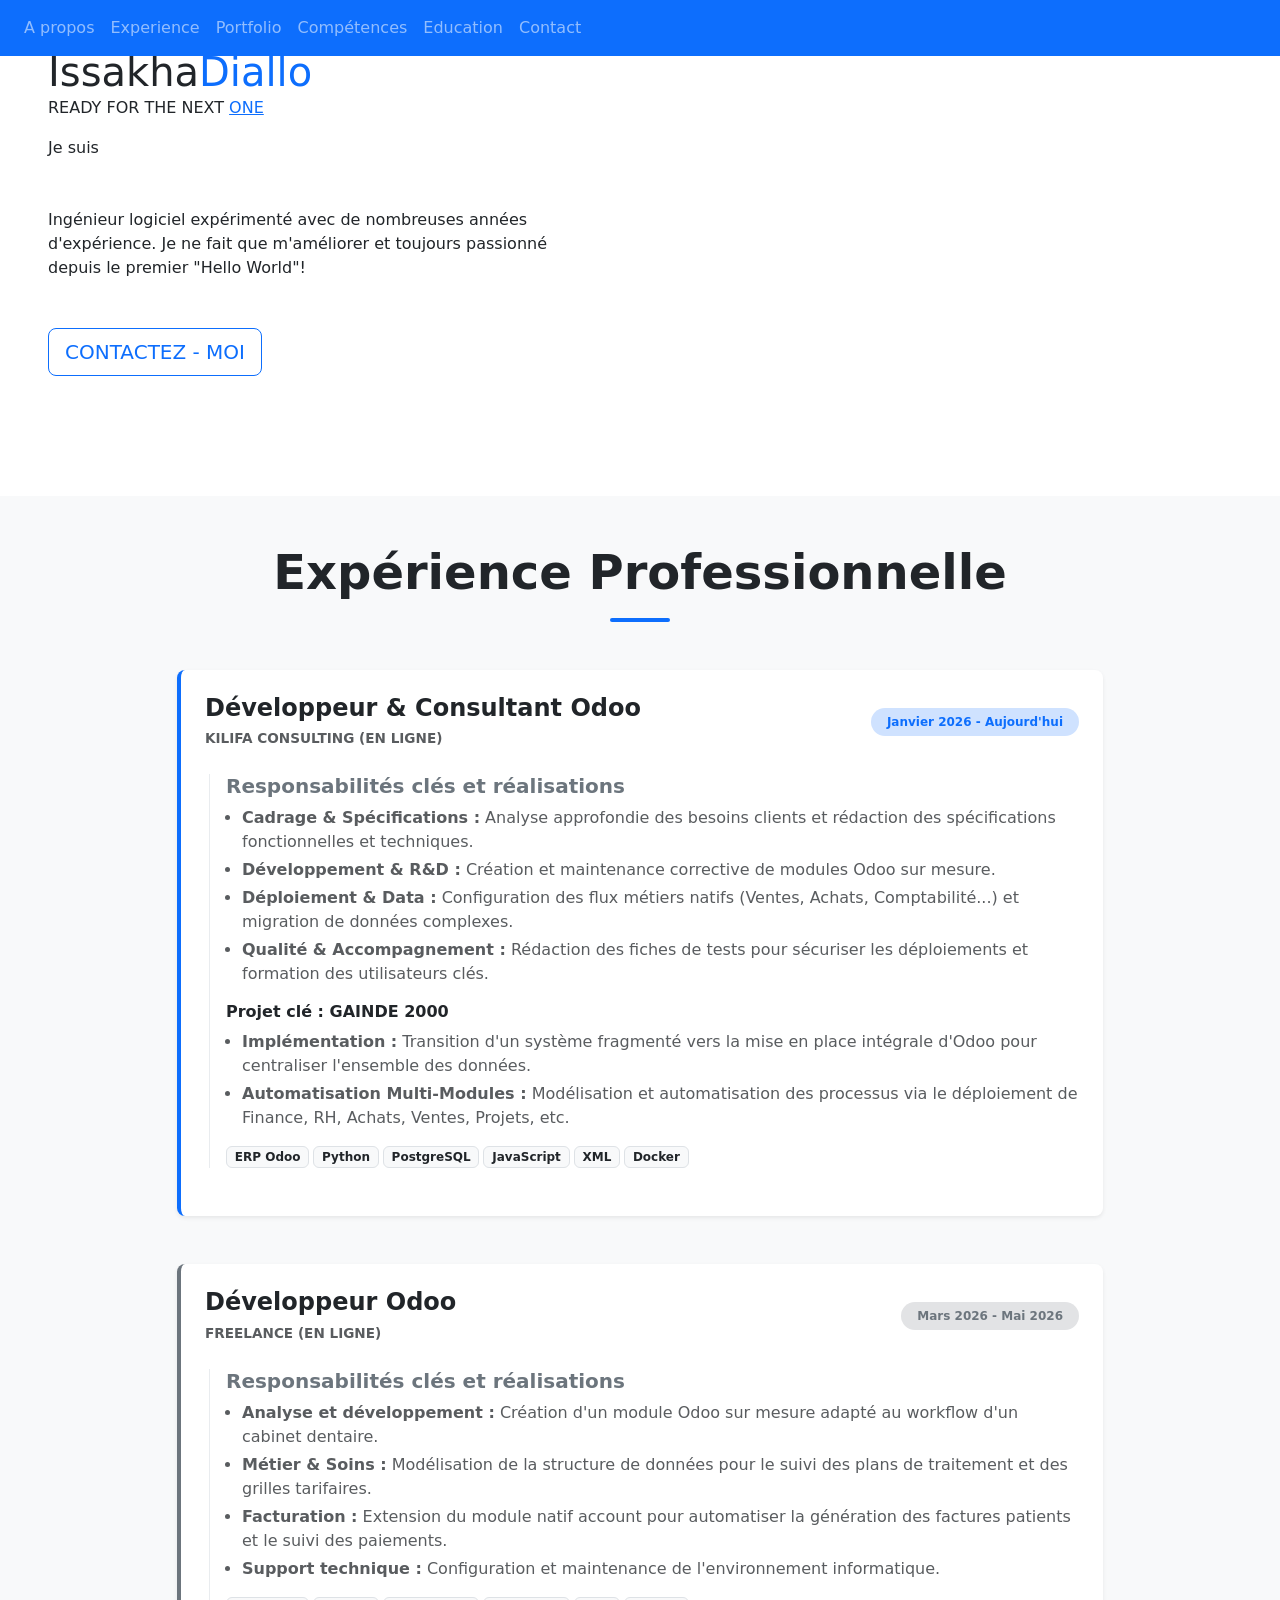
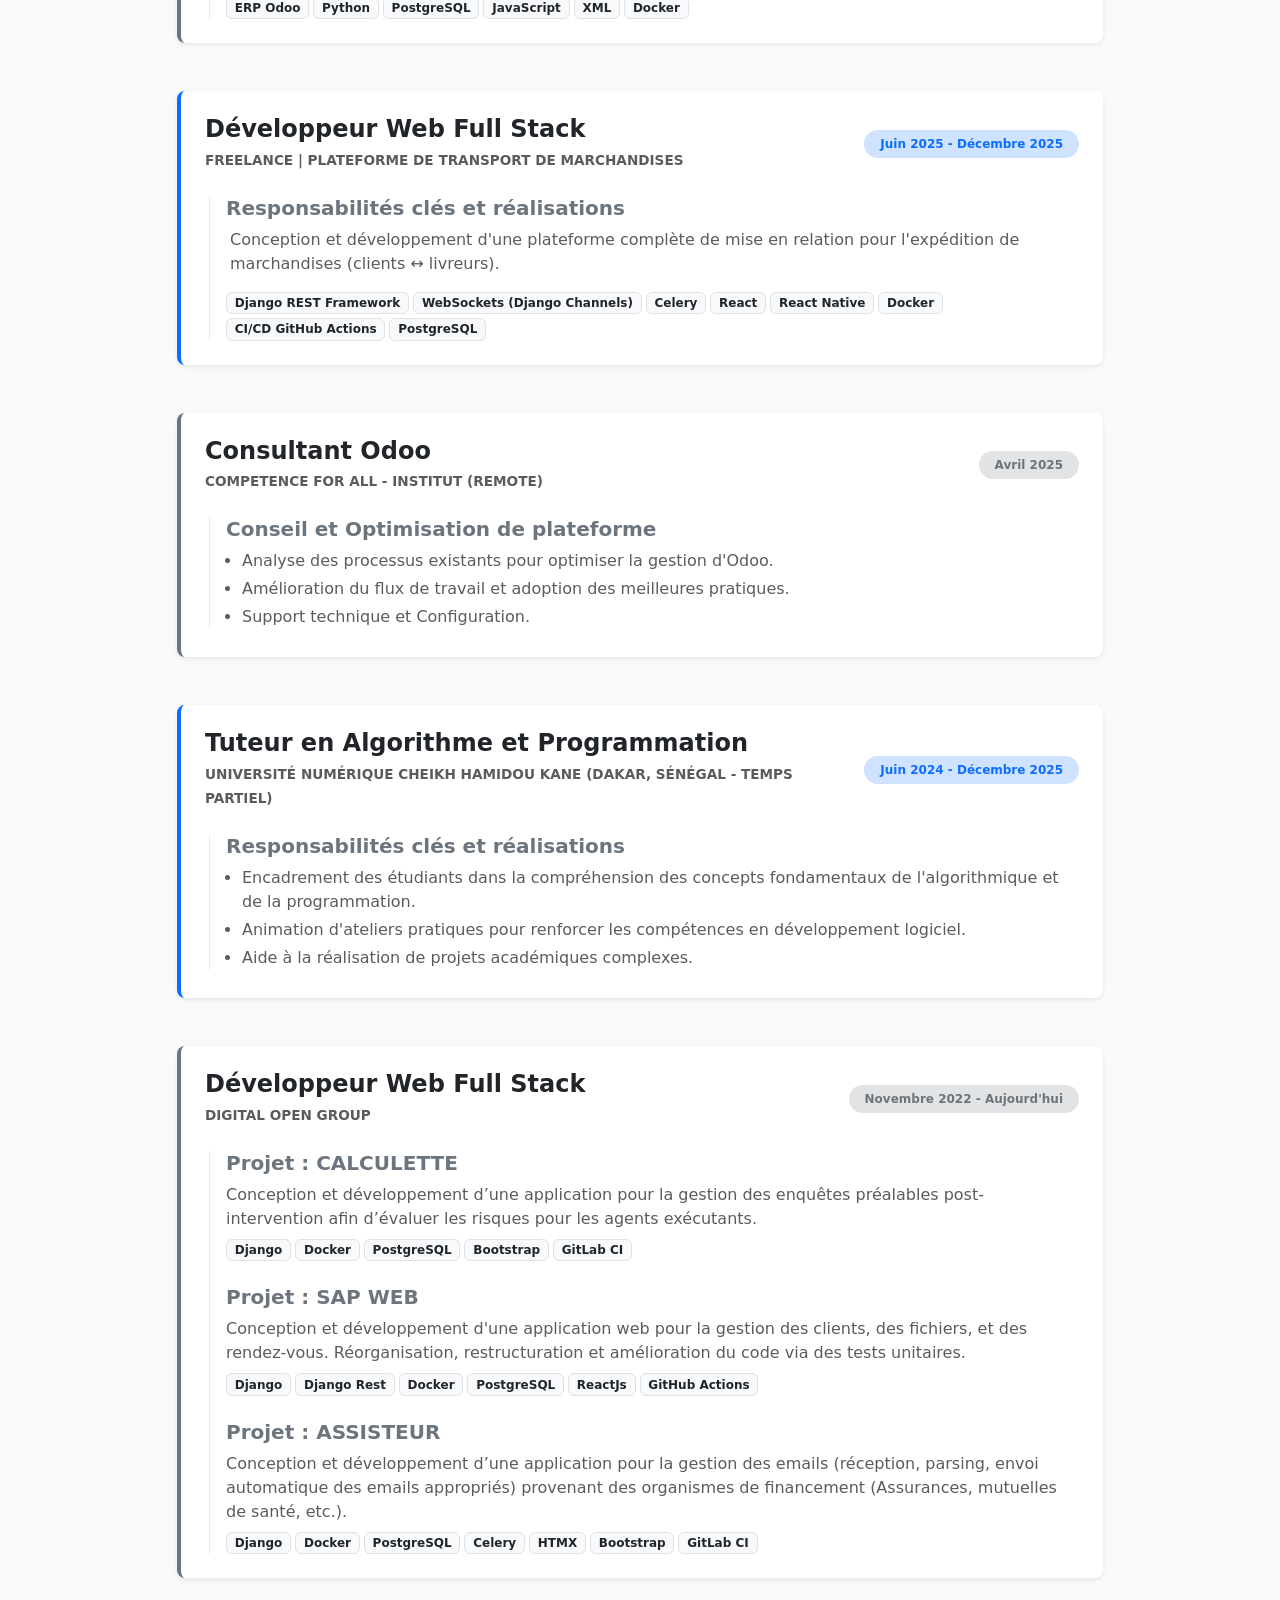
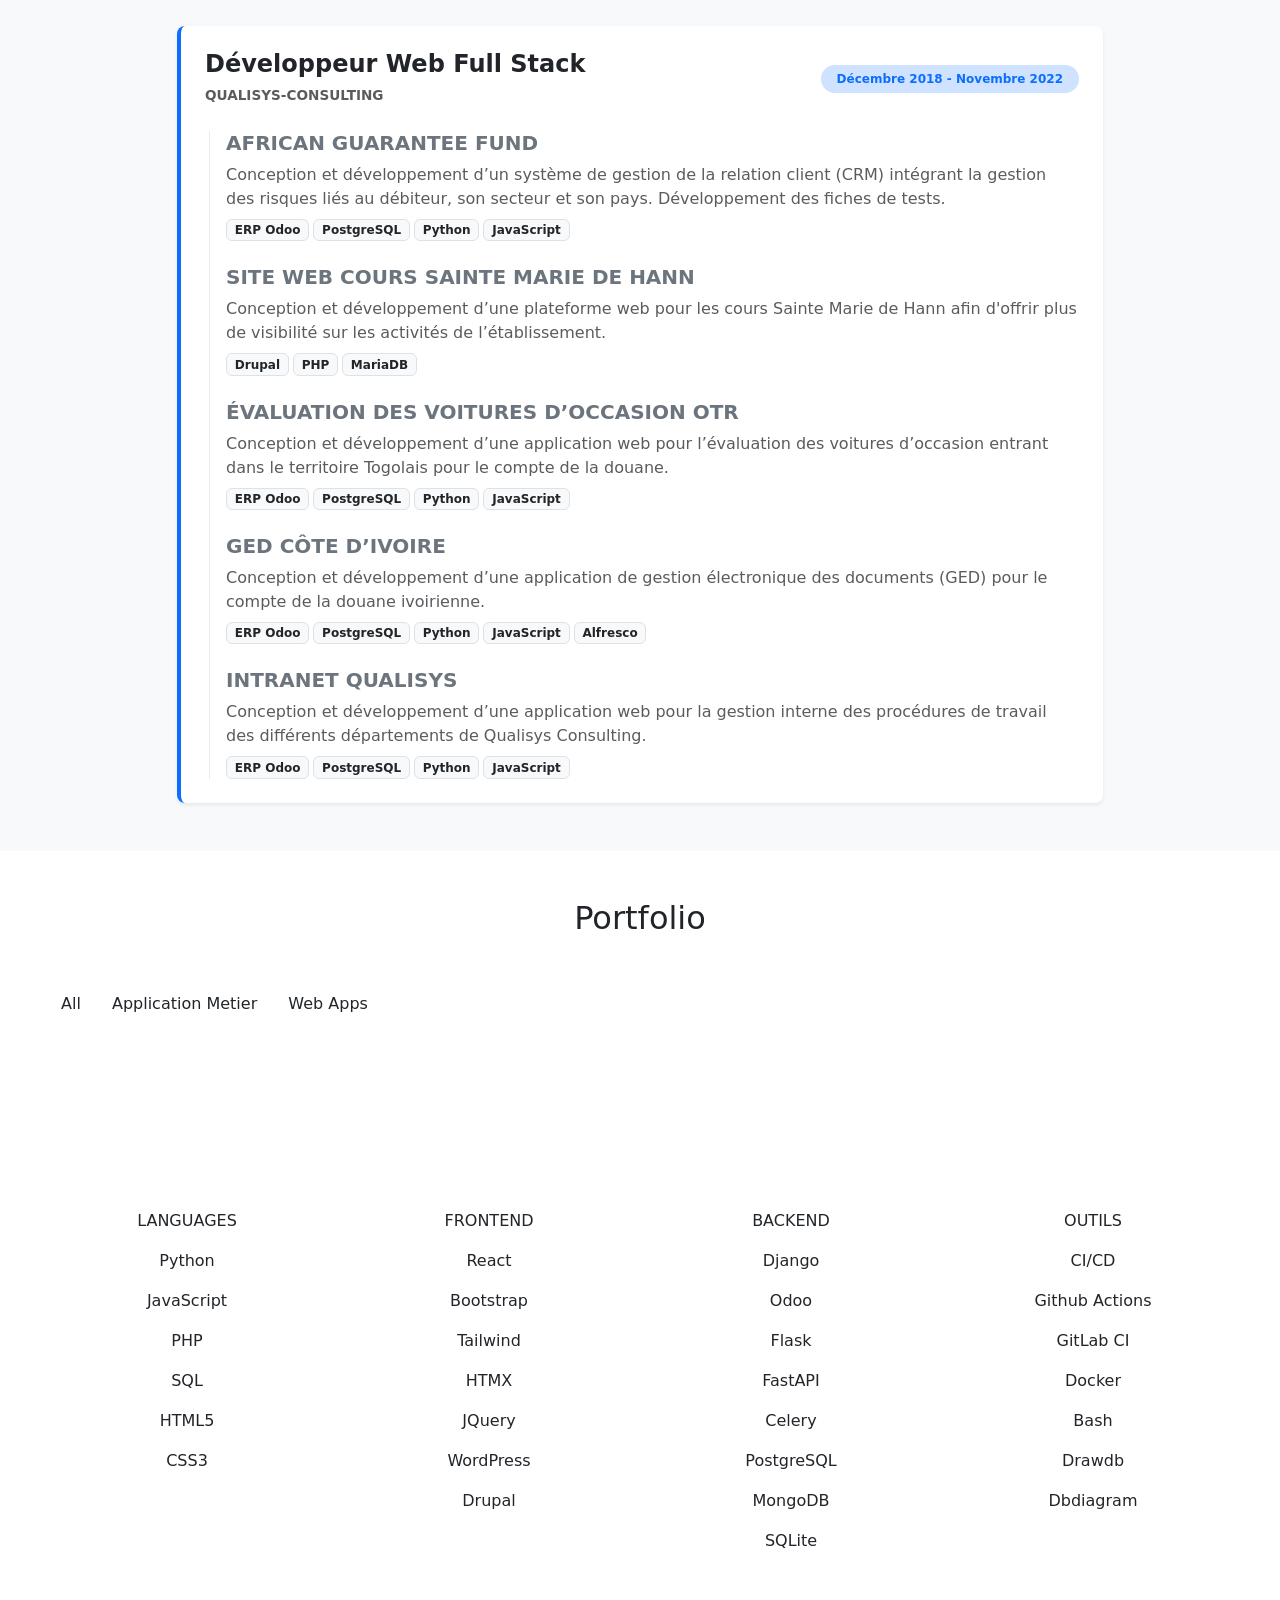
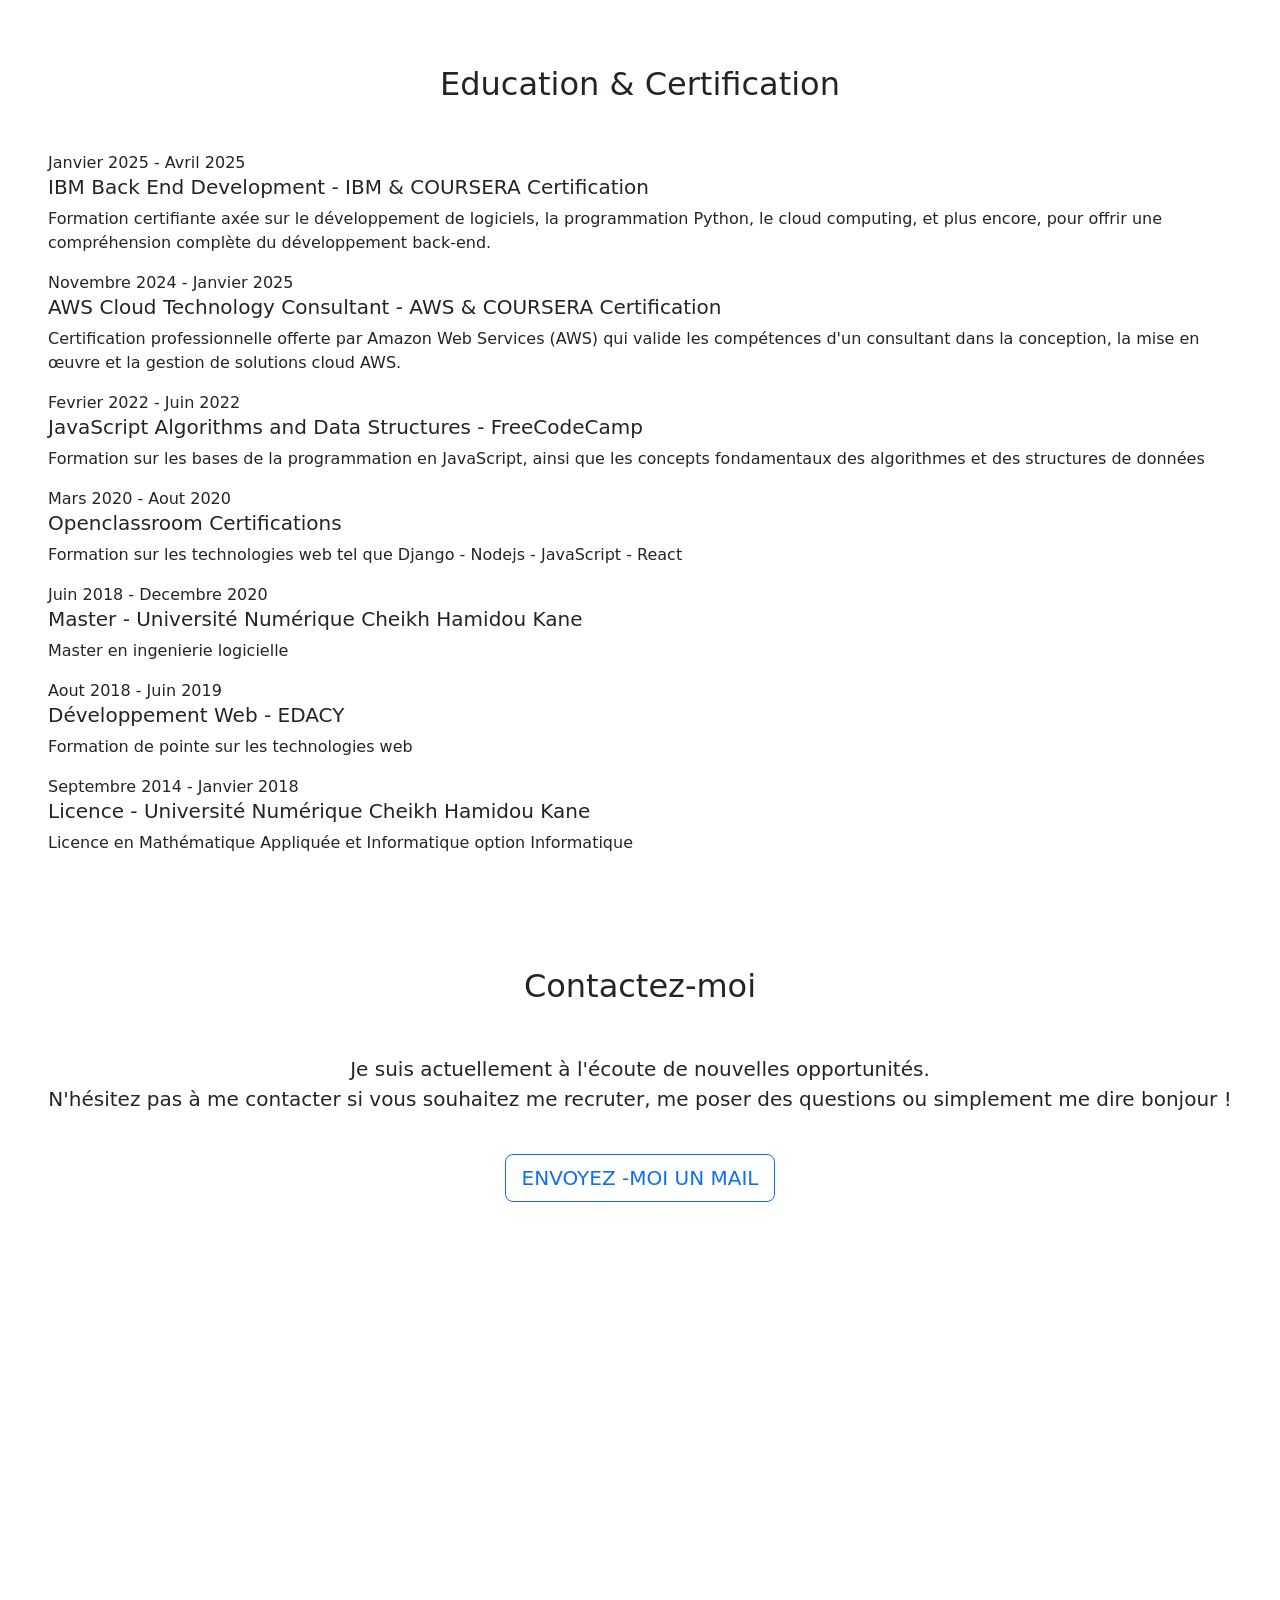
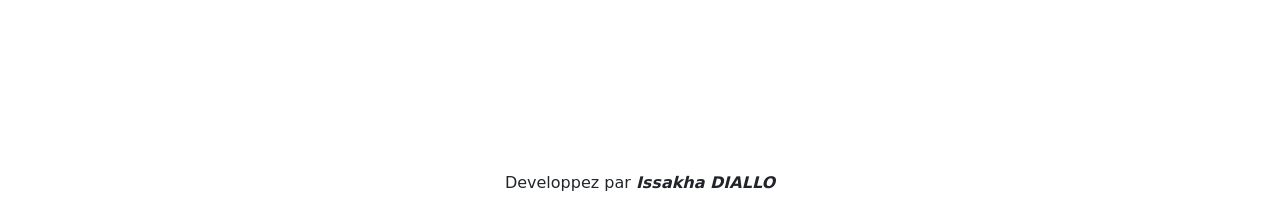
==== index.html @ 80aceaa3 "update" ====
<!DOCTYPE html>
<html lang="en">

<head>
  <meta charset="utf-8">
  <meta name="viewport" content="width=device-width, initial-scale=1, shrink-to-fit=no">
  <meta name="description" content="">
  <meta name="author" content="">

  <link rel="shortcut icon" href="img/arobase.png">
  <title>Issakha</title>

  <!-- Bootstrap Link-->
  <link rel="stylesheet" href="https://unpkg.com/bootstrap@5.3.3/dist/css/bootstrap.min.css">
  <link rel="stylesheet"
    href="https://unpkg.com/bs-brain@2.0.4/tutorials/timelines/timeline-1/assets/css/timeline-1.css">

  <!-- Global stylesheets -->
  <link href="css/bootstrap/bootstrap.min.css" rel="stylesheet">
  <link href="https://fonts.googleapis.com/css?family=Saira+Extra+Condensed:100,200,300,400,500,600,700,800,900"
    rel="stylesheet">
  <link href="https://fonts.googleapis.com/css?family=Open+Sans:300,300i,400,400i,600,600i,700,700i,800,800i"
    rel="stylesheet">
  <link href="font-awesome/css/font-awesome.min.css" rel="stylesheet">
  <link href="css/devicons/css/devicons.min.css" rel="stylesheet">
  <link href="css/simple-line-icons/css/simple-line-icons.css" rel="stylesheet">
  <link href="css/style.css" rel="stylesheet">
</head>

<body id="page-top">

  <nav class="navbar navbar-expand-sm navbar-dark bg-primary fixed-top" id="sideNav">

    <button class="navbar-toggler" type="button" data-toggle="collapse" data-target="#navbarSupportedContent"
      aria-controls="navbarSupportedContent" aria-expanded="false" aria-label="Toggle navigation">
      <span class="navbar-toggler-icon"></span>
    </button>
    <a class="navbar-brand js-scroll-trigger" href="#page-top">
      <!-- <span class="d-block d-lg-none  mx-0 px-0"><img src="img/dev.png" alt=""  width= "100px" height="25px" class="img-fluid"></span>-->
      <span class="d-none d-lg-block">
        <img class="img-fluid img-profile rounded-circle mx-auto mb-2" src="img/profil.jpg" alt="">
      </span>
    </a>
    <div class="collapse navbar-collapse" id="navbarSupportedContent">
      <ul class="navbar-nav">
        <li class="nav-item">
          <a class="nav-link js-scroll-trigger" href="#about">A propos</a>
        </li>
        <li class="nav-item">
          <a class="nav-link js-scroll-trigger" href="#experience">Experience</a>
        </li>
        <li class="nav-item">
          <a class="nav-link js-scroll-trigger" href="#portfolio">Portfolio</a>
        </li>
        <li class="nav-item">
          <a class="nav-link js-scroll-trigger" href="#skills">Compétences</a>
        </li>
        <li class="nav-item">
          <a class="nav-link js-scroll-trigger" href="#awards">Education</a>
        </li>
        <li class="nav-item">
          <a class="nav-link js-scroll-trigger" href="#contact">Contact</a>
        </li>
      </ul>
    </div>
  </nav>

  <main class="container-fluid p-0">

    <!--====================================================
    ABOUT
    ======================================================-->
    <section class="resume-section p-3 p-lg-5 d-flex d-column" id="about">

      <div>

        <h1 class="mb-0">Issakha<span class="text-primary">Diallo</span></h1>

        <div class="subheading ">READY FOR THE NEXT
          <a href="#">ONE</a>
        </div>
        <div class="animated-text mt-3 mb-5">
          Je suis <span></span>
        </div>

        <p class="mb-5 mt-3" style="max-width: 500px;">Ingénieur logiciel expérimenté avec de nombreuses années
          d'expérience. Je ne fait que m'améliorer et toujours passionné depuis le premier "Hello World"!</p>
        <a href="mailto:issakha.dev@gmail.com">
          <button type="button" class="btn btn-outline-primary btn-lg ">CONTACTEZ - MOI</button>
        </a>
        <ul class="list-inline list-social-icons mt-5 mb-0">

          <li class="list-inline-item">
            <a href="https://x.com/djo_vision">
              <span class="fa-stack fa-lg">
                <i class="fa fa-circle fa-stack-2x"></i>
                <i class="fa fa-twitter fa-stack-1x fa-inverse"></i>
              </span>
            </a>
          </li>
          <li class="list-inline-item">
            <a href="https://www.linkedin.com/in/alpha-issakha-diallo/">
              <span class="fa-stack fa-lg">
                <i class="fa fa-circle fa-stack-2x"></i>
                <i class="fa fa-linkedin fa-stack-1x fa-inverse"></i>
              </span>
            </a>
          </li>
          <li class="list-inline-item">
            <a href="https://github.com/Issakha5">
              <span class="fa-stack fa-lg">
                <i class="fa fa-circle fa-stack-2x"></i>
                <i class="fa fa-github fa-stack-1x fa-inverse"></i>
              </span>
            </a>
          </li>
        </ul>
      </div>
    </section>

    <!--====================================================
    EXPERIENCE
    ======================================================-->

    <!-- Section Expérience Améliorée - PARTIE 1 -->
    <section class="py-5 bg-light" id="experience">
      <div class="container">
        <!-- En-tête de section -->
        <div class="row justify-content-center mb-5">
          <div class="col-lg-8 text-center">
            <h2 class="fw-bold text-dark display-5 mb-3">Expérience Professionnelle</h2>
            <div class="mx-auto bg-primary rounded" style="width: 60px; height: 4px;"></div>
          </div>
        </div>

        <!-- Conteneur de la Chronologie -->
        <div class="row justify-content-center">
          <div class="col-lg-10">
            <div class="custom-timeline position-relative">

              <!-- 1. KILIFA CONSULTING -->
              <div class="timeline-card mb-5 bg-white p-4 rounded-3 shadow-sm border-start border-primary border-4">
                <div
                  class="d-flex flex-column flex-md-row justify-content-between align-items-start align-items-md-center mb-4">
                  <div>
                    <h3 class="h4 fw-bold text-dark mb-1">Développeur & Consultant Odoo</h3>
                    <span class="text-muted fw-semibold text-uppercase fs-7">KILIFA CONSULTING (En Ligne)</span>
                  </div>
                  <span class="badge bg-primary-subtle text-primary px-3 py-2 rounded-pill mt-2 mt-md-0 fw-bold">
                    Janvier 2026 - Aujourd'hui
                  </span>
                </div>
                <div class="project-list border-start ps-3 ms-1">
                  <div class="mb-4">
                    <h4 class="h5 fw-bold text-secondary mb-2">Responsabilités clés et réalisations</h4>
                    <ul class="text-muted ps-3 mb-3">
                      <li class="mb-1"><strong>Cadrage & Spécifications :</strong> Analyse approfondie des besoins
                        clients et rédaction des spécifications fonctionnelles et techniques.</li>
                      <li class="mb-1"><strong>Développement & R&D :</strong> Création et maintenance corrective de
                        modules Odoo sur mesure.</li>
                      <li class="mb-1"><strong>Déploiement & Data :</strong> Configuration des flux métiers natifs
                        (Ventes, Achats, Comptabilité...) et migration de données complexes.</li>
                      <li class="mb-1"><strong>Qualité & Accompagnement :</strong> Rédaction des fiches de tests pour
                        sécuriser les déploiements et formation des utilisateurs clés.</li>
                    </ul>
                    <h5 class="h6 fw-bold text-dark mb-2">Projet clé : GAINDE 2000</h5>
                    <ul class="text-muted ps-3 mb-3">
                      <li class="mb-1"><strong>Implémentation :</strong> Transition d'un système fragmenté vers la mise
                        en place intégrale d'Odoo pour centraliser l'ensemble des données.</li>
                      <li class="mb-1"><strong>Automatisation Multi-Modules :</strong> Modélisation et automatisation
                        des processus via le déploiement de Finance, RH, Achats, Ventes, Projets, etc.</li>
                    </ul>
                    <div class="d-flex flex-wrap gap-1">
                      <span class="badge bg-light text-dark border">ERP Odoo</span>
                      <span class="badge bg-light text-dark border">Python</span>
                      <span class="badge bg-light text-dark border">PostgreSQL</span>
                      <span class="badge bg-light text-dark border">JavaScript</span>
                      <span class="badge bg-light text-dark border">XML</span>
                      <span class="badge bg-light text-dark border">Docker</span>
                    </div>
                  </div>
                </div>
              </div>

              <!-- 2. FREELANCE ODOO -->
              <div class="timeline-card mb-5 bg-white p-4 rounded-3 shadow-sm border-start border-secondary border-4">
                <div
                  class="d-flex flex-column flex-md-row justify-content-between align-items-start align-items-md-center mb-4">
                  <div>
                    <h3 class="h4 fw-bold text-dark mb-1">Développeur Odoo</h3>
                    <span class="text-muted fw-semibold text-uppercase fs-7">Freelance (En Ligne)</span>
                  </div>
                  <span class="badge bg-secondary-subtle text-secondary px-3 py-2 rounded-pill mt-2 mt-md-0 fw-bold">
                    Mars 2026 - Mai 2026
                  </span>
                </div>
                <div class="project-list border-start ps-3 ms-1">
                  <div class="mb-0">
                    <h4 class="h5 fw-bold text-secondary mb-2">Responsabilités clés et réalisations</h4>
                    <ul class="text-muted ps-3 mb-3">
                      <li class="mb-1"><strong>Analyse et développement :</strong> Création d'un module Odoo sur mesure
                        adapté au workflow d'un cabinet dentaire.</li>
                      <li class="mb-1"><strong>Métier & Soins :</strong> Modélisation de la structure de données pour le
                        suivi des plans de traitement et des grilles tarifaires.</li>
                      <li class="mb-1"><strong>Facturation :</strong> Extension du module natif account pour automatiser
                        la génération des factures patients et le suivi des paiements.</li>
                      <li class="mb-1"><strong>Support technique :</strong> Configuration et maintenance de
                        l'environnement informatique.</li>
                    </ul>
                    <div class="d-flex flex-wrap gap-1">
                      <span class="badge bg-light text-dark border">ERP Odoo</span>
                      <span class="badge bg-light text-dark border">Python</span>
                      <span class="badge bg-light text-dark border">PostgreSQL</span>
                      <span class="badge bg-light text-dark border">JavaScript</span>
                      <span class="badge bg-light text-dark border">XML</span>
                      <span class="badge bg-light text-dark border">Docker</span>
                    </div>
                  </div>
                </div>
              </div>
              <!-- Section Expérience Améliorée - PARTIE 2 -->
              <!-- 3. FREELANCE WEB -->
              <div class="timeline-card mb-5 bg-white p-4 rounded-3 shadow-sm border-start border-primary border-4">
                <div
                  class="d-flex flex-column flex-md-row justify-content-between align-items-start align-items-md-center mb-4">
                  <div>
                    <h3 class="h4 fw-bold text-dark mb-1">Développeur Web Full Stack</h3>
                    <span class="text-muted fw-semibold text-uppercase fs-7">Freelance | Plateforme de Transport de
                      Marchandises</span>
                  </div>
                  <span class="badge bg-primary-subtle text-primary px-3 py-2 rounded-pill mt-2 mt-md-0 fw-bold">
                    Juin 2025 - Décembre 2025
                  </span>
                </div>
                <div class="project-list border-start ps-3 ms-1">
                  <div class="mb-0">
                    <h4 class="h5 fw-bold text-secondary mb-2">Responsabilités clés et réalisations</h4>
                    <p class="text-muted mb-3 ps-1">Conception et développement d'une plateforme complète de mise en
                      relation pour l'expédition de marchandises (clients ↔ livreurs).</p>
                    <div class="d-flex flex-wrap gap-1">
                      <span class="badge bg-light text-dark border">Django REST Framework</span>
                      <span class="badge bg-light text-dark border">WebSockets (Django Channels)</span>
                      <span class="badge bg-light text-dark border">Celery</span>
                      <span class="badge bg-light text-dark border">React</span>
                      <span class="badge bg-light text-dark border">React Native</span>
                      <span class="badge bg-light text-dark border">Docker</span>
                      <span class="badge bg-light text-dark border">CI/CD GitHub Actions</span>
                      <span class="badge bg-light text-dark border">PostgreSQL</span>
                    </div>
                  </div>
                </div>
              </div>

              <!-- 4. COMPETENCE FOR ALL -->
              <div class="timeline-card mb-5 bg-white p-4 rounded-3 shadow-sm border-start border-secondary border-4">
                <div
                  class="d-flex flex-column flex-md-row justify-content-between align-items-start align-items-md-center mb-4">
                  <div>
                    <h3 class="h4 fw-bold text-dark mb-1">Consultant Odoo</h3>
                    <span class="text-muted fw-semibold text-uppercase fs-7">COMPETENCE FOR ALL - INSTITUT
                      (Remote)</span>
                  </div>
                  <span class="badge bg-secondary-subtle text-secondary px-3 py-2 rounded-pill mt-2 mt-md-0 fw-bold">
                    Avril 2025
                  </span>
                </div>
                <div class="project-list border-start ps-3 ms-1">
                  <div class="mb-0">
                    <h4 class="h5 fw-bold text-secondary mb-2">Conseil et Optimisation de plateforme</h4>
                    <ul class="text-muted ps-3 mb-0">
                      <li class="mb-1">Analyse des processus existants pour optimiser la gestion d'Odoo.</li>
                      <li class="mb-1">Amélioration du flux de travail et adoption des meilleures pratiques.</li>
                      <li class="mb-1">Support technique et Configuration.</li>
                    </ul>
                  </div>
                </div>
              </div>

              <!-- 5. UNIVERSITE NUMERIQUE -->
              <div class="timeline-card mb-5 bg-white p-4 rounded-3 shadow-sm border-start border-primary border-4">
                <div
                  class="d-flex flex-column flex-md-row justify-content-between align-items-start align-items-md-center mb-4">
                  <div>
                    <h3 class="h4 fw-bold text-dark mb-1">Tuteur en Algorithme et Programmation</h3>
                    <span class="text-muted fw-semibold text-uppercase fs-7">UNIVERSITÉ NUMÉRIQUE CHEIKH HAMIDOU KANE
                      (Dakar, Sénégal - Temps partiel)</span>
                  </div>
                  <span class="badge bg-primary-subtle text-primary px-3 py-2 rounded-pill mt-2 mt-md-0 fw-bold">
                    Juin 2024 - Décembre 2025
                  </span>
                </div>
                <div class="project-list border-start ps-3 ms-1">
                  <div class="mb-0">
                    <h4 class="h5 fw-bold text-secondary mb-2">Responsabilités clés et réalisations</h4>
                    <ul class="text-muted ps-3 mb-0">
                      <li class="mb-1">Encadrement des étudiants dans la compréhension des concepts fondamentaux de
                        l'algorithmique et de la programmation.</li>
                      <li class="mb-1">Animation d'ateliers pratiques pour renforcer les compétences en développement
                        logiciel.</li>
                      <li class="mb-1">Aide à la réalisation de projets académiques complexes.</li>
                    </ul>
                  </div>
                </div>
              </div>
              <!-- Section Expérience Améliorée - PARTIE 3 -->
              <!-- 6. DIGITAL OPEN GROUP -->
              <div class="timeline-card mb-5 bg-white p-4 rounded-3 shadow-sm border-start border-secondary border-4">
                <div
                  class="d-flex flex-column flex-md-row justify-content-between align-items-start align-items-md-center mb-4">
                  <div>
                    <h3 class="h4 fw-bold text-dark mb-1">Développeur Web Full Stack</h3>
                    <span class="text-muted fw-semibold text-uppercase fs-7">DIGITAL OPEN GROUP</span>
                  </div>
                  <span class="badge bg-secondary-subtle text-secondary px-3 py-2 rounded-pill mt-2 mt-md-0 fw-bold">
                    Novembre 2022 - Aujourd'hui
                  </span>
                </div>
                <div class="project-list border-start ps-3 ms-1">
                  <div class="mb-4">
                    <h4 class="h5 fw-bold text-secondary mb-2">Projet : CALCULETTE</h4>
                    <p class="text-muted mb-2">Conception et développement d’une application pour la gestion des
                      enquêtes préalables post-intervention afin d’évaluer les risques pour les agents exécutants.</p>
                    <div class="d-flex flex-wrap gap-1">
                      <span class="badge bg-light text-dark border">Django</span>
                      <span class="badge bg-light text-dark border">Docker</span>
                      <span class="badge bg-light text-dark border">PostgreSQL</span>
                      <span class="badge bg-light text-dark border">Bootstrap</span>
                      <span class="badge bg-light text-dark border">GitLab CI</span>
                    </div>
                  </div>
                  <div class="mb-4">
                    <h4 class="h5 fw-bold text-secondary mb-2">Projet : SAP WEB</h4>
                    <p class="text-muted mb-2">Conception et développement d'une application web pour la gestion des
                      clients, des fichiers, et des rendez-vous. Réorganisation, restructuration et amélioration du code
                      via des tests unitaires.</p>
                    <div class="d-flex flex-wrap gap-1">
                      <span class="badge bg-light text-dark border">Django</span>
                      <span class="badge bg-light text-dark border">Django Rest</span>
                      <span class="badge bg-light text-dark border">Docker</span>
                      <span class="badge bg-light text-dark border">PostgreSQL</span>
                      <span class="badge bg-light text-dark border">ReactJs</span>
                      <span class="badge bg-light text-dark border">GitHub Actions</span>
                    </div>
                  </div>
                  <div class="mb-0">
                    <h4 class="h5 fw-bold text-secondary mb-2">Projet : ASSISTEUR</h4>
                    <p class="text-muted mb-2">Conception et développement d’une application pour la gestion des emails
                      (réception, parsing, envoi automatique des emails appropriés) provenant des organismes de
                      financement (Assurances, mutuelles de santé, etc.).</p>
                    <div class="d-flex flex-wrap gap-1">
                      <span class="badge bg-light text-dark border">Django</span>
                      <span class="badge bg-light text-dark border">Docker</span>
                      <span class="badge bg-light text-dark border">PostgreSQL</span>
                      <span class="badge bg-light text-dark border">Celery</span>
                      <span class="badge bg-light text-dark border">HTMX</span>
                      <span class="badge bg-light text-dark border">Bootstrap</span>
                      <span class="badge bg-light text-dark border">GitLab CI</span>
                    </div>
                  </div>
                </div>
              </div>

              <!-- 7. QUALISYS-CONSULTING -->
              <div class="timeline-card mb-0 bg-white p-4 rounded-3 shadow-sm border-start border-primary border-4">
                <div
                  class="d-flex flex-column flex-md-row justify-content-between align-items-start align-items-md-center mb-4">
                  <div>
                    <h3 class="h4 fw-bold text-dark mb-1">Développeur Web Full Stack</h3>
                    <span class="text-muted fw-semibold text-uppercase fs-7">QUALISYS-CONSULTING</span>
                  </div>
                  <span class="badge bg-primary-subtle text-primary px-3 py-2 rounded-pill mt-2 mt-md-0 fw-bold">
                    Décembre 2018 - Novembre 2022
                  </span>
                </div>
                <div class="project-list border-start ps-3 ms-1">
                  <div class="mb-4">
                    <h4 class="h5 fw-bold text-secondary mb-2">AFRICAN GUARANTEE FUND</h4>
                    <p class="text-muted mb-2">Conception et développement d’un système de gestion de la relation client
                      (CRM) intégrant la gestion des risques liés au débiteur, son secteur et son pays. Développement
                      des fiches de tests.</p>
                    <div class="d-flex flex-wrap gap-1">
                      <span class="badge bg-light text-dark border">ERP Odoo</span>
                      <span class="badge bg-light text-dark border">PostgreSQL</span>
                      <span class="badge bg-light text-dark border">Python</span>
                      <span class="badge bg-light text-dark border">JavaScript</span>
                    </div>
                  </div>
                  <div class="mb-4">
                    <h4 class="h5 fw-bold text-secondary mb-2">SITE WEB COURS SAINTE MARIE DE HANN</h4>
                    <p class="text-muted mb-2">Conception et développement d’une plateforme web pour les cours Sainte
                      Marie de Hann afin d'offrir plus de visibilité sur les activités de l’établissement.</p>
                    <div class="d-flex flex-wrap gap-1">
                      <span class="badge bg-light text-dark border">Drupal</span>
                      <span class="badge bg-light text-dark border">PHP</span>
                      <span class="badge bg-light text-dark border">MariaDB</span>
                    </div>
                  </div>
                  <div class="mb-4">
                    <h4 class="h5 fw-bold text-secondary mb-2">ÉVALUATION DES VOITURES D’OCCASION OTR</h4>
                    <p class="text-muted mb-2">Conception et développement d’une application web pour l’évaluation des
                      voitures d’occasion entrant dans le territoire Togolais pour le compte de la douane.</p>
                    <div class="d-flex flex-wrap gap-1">
                      <span class="badge bg-light text-dark border">ERP Odoo</span>
                      <span class="badge bg-light text-dark border">PostgreSQL</span>
                      <span class="badge bg-light text-dark border">Python</span>
                      <span class="badge bg-light text-dark border">JavaScript</span>
                    </div>
                  </div>
                  <div class="mb-4">
                    <h4 class="h5 fw-bold text-secondary mb-2">GED CÔTE D’IVOIRE</h4>
                    <p class="text-muted mb-2">Conception et développement d’une application de gestion électronique des
                      documents (GED) pour le compte de la douane ivoirienne.</p>
                    <div class="d-flex flex-wrap gap-1">
                      <span class="badge bg-light text-dark border">ERP Odoo</span>
                      <span class="badge bg-light text-dark border">PostgreSQL</span>
                      <span class="badge bg-light text-dark border">Python</span>
                      <span class="badge bg-light text-dark border">JavaScript</span>
                      <span class="badge bg-light text-dark border">Alfresco</span>
                    </div>
                  </div>
                  <div class="mb-0">
                    <h4 class="h5 fw-bold text-secondary mb-2">INTRANET QUALISYS</h4>
                    <p class="text-muted mb-2">Conception et développement d’une application web pour la gestion interne
                      des procédures de travail des différents départements de Qualisys Consulting.</p>
                    <div class="d-flex flex-wrap gap-1">
                      <span class="badge bg-light text-dark border">ERP Odoo</span>
                      <span class="badge bg-light text-dark border">PostgreSQL</span>
                      <span class="badge bg-light text-dark border">Python</span>
                      <span class="badge bg-light text-dark border">JavaScript</span>
                    </div>
                  </div>
                </div>
              </div>

            </div>
          </div>
        </div>
      </div>
    </section>

    <!--====================================================
        PORTFOLIO
        ======================================================-->
    <section class="resume-section p-3 p-lg-5 d-flex flex-column" id="portfolio">
      <div class="row my-auto">
        <div class="col-12">
          <h2 class="  text-center">Portfolio</h2>
          <div class="mb-5 heading-border"></div>
        </div>
        <div class="col-md-12">
          <div class="port-head-cont">
            <button class="btn btn-general btn-green filter-b" data-filter="all">All</button>
            <button class="btn btn-general btn-green filter-b" data-filter="consulting">Application Metier</button>
            <button class="btn btn-general btn-green filter-b" data-filter="finance">Web Apps</button>
            <!--<button class="btn btn-general btn-green filter-b" data-filter="marketing">Database Design</button> -->
          </div>
        </div>
      </div>
      <div class="row my-auto">
        <div class="col-sm-4 portfolio-item filter finance">
          <a class="portfolio-link" href="#portfolioModal4" data-toggle="modal">
            <div class="caption-port">
              <div class="caption-port-content">
                <i class="fa fa-search-plus fa-3x"></i>
              </div>
            </div>
            <img class="img-fluid" src="img/portfolio/p-4.jpg" alt="">
          </a>
        </div>
        <!--<div class="col-sm-4 portfolio-item filter marketing">
              <a class="portfolio-link" href="#portfolioModal5" data-toggle="modal">
                <div class="caption-port">
                  <div class="caption-port-content">
                    <i class="fa fa-search-plus fa-3x"></i>
                  </div>
                </div>
                <img class="img-fluid" src="img/portfolio/BD.png" alt="">
              </a>
            </div>-->
        <div class="col-sm-4 portfolio-item filter consulting">
          <a class="portfolio-link" href="#portfolioModal6" data-toggle="modal">
            <div class="caption-port">
              <div class="caption-port-content">
                <i class="fa fa-search-plus fa-3x"></i>
              </div>
            </div>
            <img class="img-fluid" src="img/portfolio/calculette.png" alt="">
          </a>
        </div>
        <div class="col-sm-4 portfolio-item filter consulting">
          <a class="portfolio-link" href="#portfolioModal7" data-toggle="modal">
            <div class="caption-port">
              <div class="caption-port-content">
                <i class="fa fa-search-plus fa-3x"></i>
              </div>
            </div>
            <img class="img-fluid" src="img/portfolio/auxilife.png" alt="">
          </a>
        </div>
        <div class="col-sm-4 portfolio-item filter consulting">
          <a class="portfolio-link" href="#portfolioModal8" data-toggle="modal">
            <div class="caption-port">
              <div class="caption-port-content">
                <i class="fa fa-search-plus fa-3x"></i>
              </div>
            </div>
            <img class="img-fluid" src="img/portfolio/qualisys.png" alt="">
          </a>
        </div>
        <div class="col-sm-4 portfolio-item filter finance">
          <a class="portfolio-link" href="#portfolioModal9" data-toggle="modal">
            <div class="caption-port">
              <div class="caption-port-content">
                <i class="fa fa-search-plus fa-3x"></i>
              </div>
            </div>
            <img class="img-fluid" src="img/portfolio/abd.png" alt="">
          </a>
        </div>
        <!--<div class="col-sm-4 portfolio-item filter marketing">
              <a class="portfolio-link" href="#portfolioModal1" data-toggle="modal">
                <div class="caption-port">
                  <div class="caption-port-content">
                    <i class="fa fa-search-plus fa-3x"></i>
                  </div>
                </div>
                <img class="img-fluid" src="img/portfolio/ecommerce_db.png" alt="">
              </a>
            </div>
            <div class="col-sm-4 portfolio-item filter marketing">
              <a class="portfolio-link" href="#portfolioModal2" data-toggle="modal">
                <div class="caption-port">
                  <div class="caption-port-content">
                    <i class="fa fa-search-plus fa-3x"></i>
                  </div>
                </div>
                <img class="img-fluid" src="img/portfolio/mysql-inventory-database-design.png" alt="">
              </a>
            </div>-->
        <div class="col-sm-4 portfolio-item filter finance">
          <a class="portfolio-link" href="#portfolioModal3" data-toggle="modal">
            <div class="caption-port">
              <div class="caption-port-content">
                <i class="fa fa-search-plus fa-3x"></i>
              </div>
            </div>
            <img class="img-fluid" src="img/portfolio/pp.png" alt="">
          </a>
        </div>
      </div>
    </section>

    <!--====================================================
        SKILLS
        ======================================================-->
    <section class=" d-flex flex-column" id="skills">
      <div class="p-lg-5 p-3 skill-cover">
        <h3 class="text-center text-white">Coding Skills</h3>
        <div class="row text-center my-auto ">
          <div class="col-md-3 col-sm-6">
            <div class="skill-item">
              <p>LANGUAGES</p>
              <i class="fa fa-code fa-5x"></i>
              <p>Python</p>
              <p>JavaScript</p>
              <p>PHP</p>
              <p>SQL</p>
              <p>HTML5</p>
              <p>CSS3</p>
            </div>
          </div>
          <div class="col-md-3 col-sm-6">
            <div class="skill-item">
              <p>FRONTEND</p>
              <i class="fa fa-desktop fa-5x"></i>
              <p>React</p>
              <p>Bootstrap</p>
              <p>Tailwind</p>
              <p>HTMX</p>
              <p>JQuery</p>
              <p>WordPress</p>
              <p>Drupal</p>
            </div>
          </div>
          <div class="col-md-3 col-sm-6">
            <div class="skill-item">
              <p>BACKEND</p>
              <!-- <i class="fa fa-database fa-5x"></i> -->
              <i class="fa fa-server fa-5x"></i>
              <p>Django</p>
              <p>Odoo</p>
              <p>Flask</p>
              <p>FastAPI</p>
              <p>Celery</p>
              <p>PostgreSQL</p>
              <p>MongoDB</p>
              <p>SQLite</p>

            </div>
          </div>
          <div class="col-md-3 col-sm-6">
            <div class="skill-item">
              <p>OUTILS</p>
              <i class="fa fa-gears fa-5x"></i>
              <p>CI/CD</p>
              <p>Github Actions</p>
              <p>GitLab CI</p>
              <p>Docker</p>
              <p>Bash</p>
              <p>Drawdb</p>
              <p>Dbdiagram</p>
            </div>
          </div>
        </div>
      </div>
    </section>
    <!-- Section: Links -->


    <!--====================================================
        AWARDS
        ======================================================-->
    <section class="resume-section p-3 p-lg-5 d-flex flex-column" id="awards">
      <div class="row my-auto">
        <div class="col-12">
          <h2 class="  text-center">Education & Certification</h2>
          <div class="mb-5 heading-border"></div>
        </div>
        <div class="main-award" id="award-box">
          <div class="award">
            <div class="award-icon"></div>
            <div class="award-content">
              <span class="date">Janvier 2025 - Avril 2025</span>
              <h5 class="title">IBM Back End Development - IBM & COURSERA Certification</h5>
              <p class="description"> Formation certifiante axée sur le développement de logiciels, la programmation
                Python, le cloud computing, et plus encore, pour offrir une compréhension complète du développement
                back-end. </p>
            </div>
          </div>
          <div class="award">
            <div class="award-icon"></div>
            <div class="award-content">
              <span class="date">Novembre 2024 - Janvier 2025</span>
              <h5 class="title">AWS Cloud Technology Consultant - AWS & COURSERA Certification</h5>
              <p class="description"> Certification professionnelle offerte par Amazon Web Services (AWS) qui valide les
                compétences d'un consultant dans la conception, la mise en œuvre et la gestion de solutions cloud AWS.
              </p>
            </div>
          </div>
          <div class="award">
            <div class="award-icon"></div>
            <div class="award-content">
              <span class="date">Fevrier 2022 - Juin 2022</span>
              <h5 class="title">JavaScript Algorithms and Data Structures - FreeCodeCamp</h5>
              <p class="description"> Formation sur les bases de la programmation en JavaScript, ainsi que les concepts
                fondamentaux des algorithmes et des structures de données</p>
            </div>
          </div>
          <div class="award">
            <div class="award-icon"></div>
            <div class="award-content">
              <span class="date">Mars 2020 - Aout 2020</span>
              <h5 class="title">Openclassroom Certifications</h5>
              <p class="description"> Formation sur les technologies web tel que Django - Nodejs - JavaScript - React
              </p>
            </div>
          </div>
          <div class="award">
            <div class="award-icon"></div>
            <div class="award-content">
              <span class="date">Juin 2018 - Decembre 2020</span>
              <h5 class="title">Master - Université Numérique Cheikh Hamidou Kane</h5>
              <p class="description"> Master en ingenierie logicielle</p>
            </div>
          </div>
          <div class="award">
            <div class="award-icon"></div>
            <div class="award-content">
              <span class="date">Aout 2018 - Juin 2019</span>
              <h5 class="title">Développement Web - EDACY</h5>
              <p class="description"> Formation de pointe sur les technologies web </p>
            </div>
          </div>
          <div class="award">
            <div class="award-icon"></div>
            <div class="award-content">
              <span class="date"> Septembre 2014 - Janvier 2018</span>
              <h5 class="title">Licence - Université Numérique Cheikh Hamidou Kane</h5>
              <p class="description">Licence en Mathématique Appliquée et Informatique option Informatique</p>
            </div>
          </div>
        </div>
      </div>
    </section>

    <!--====================================================
        CONTACT
        ======================================================-->
    <section class="resume-section p-3 p-lg-5 d-flex flex-column" id="contact">
      <div class="row my-auto text-center">
        <div class="col-12">
          <h2 class="text-center">Contactez-moi</h2>
          <div class="mb-5 heading-border"></div>
        </div>

        <p class="lead">Je suis actuellement à l'écoute de nouvelles opportunités.<br>
          N'hésitez pas à me contacter si vous souhaitez me recruter, me poser des questions ou simplement me dire
          bonjour !</p>
        <a href="mailto:issakha.dev@gmail.com" class="mt-4 mb-5">
          <button type="button" class="btn btn-outline-primary btn-lg ">ENVOYEZ -MOI UN MAIL</button>
        </a>
      </div>
      </div>
    </section>

    <section class=" d-flex flex-column" id="maps">
      <div id="map">
        <div class="map-responsive">
          <iframe
            src="https://www.google.com/maps/embed?pb=!1m18!1m12!1m3!1d194.67678809709795!2d-17.442793134924663!3d14.748266136448684!2m3!1f0!2f0!3f0!3m2!1i1024!2i768!4f13.1!3m3!1m2!1s0xec10dbf670af451%3A0xd7cb8a1d3d17dfe!2sMairie%20Patte%20d&#39;oie!5e1!3m2!1sfr!2ssn!4v1744111011814!5m2!1sfr!2ssn"
            width="600" height="450" style="border:0;" allowfullscreen="" loading="lazy"
            referrerpolicy="no-referrer-when-downgrade"></iframe>
        </div>
      </div>
    </section>


    </div>

    <!--====================================================
      PORTFOLIO MODALS
      ======================================================-->
    <!--<div class="portfolio-modal modal fade" id="portfolioModal1" tabindex="-1" role="dialog" aria-hidden="true" >
        <div class="modal-dialog" role="document">
          <div class="modal-content">
            <div class="close-modal" data-dismiss="modal">
              <div class="lr">
                <div class="rl"></div>
              </div>
            </div>
            <div class="container">
              <div class="row">
                <div class="modal-body">
                  <div class="title-bar">
                    <div class="col-md-12">
                      <h2 class="text-center">Our Project</h2>
                      <div class="heading-border"></div>
                    </div>
                  </div>
                  <div class="row">
                    <div class="col-md-6">
                      <img class="img-fluid img-centered" src="img/portfolio/ecommerce_db.png" alt="">
                    </div>
                    <div class="col-md-6">
                      <p>Our new Project every processes had become fragmented; meaning quality and service were inconsistent. This lack of standardization was adversely impacting operating costs, productivity and customer satisfaction. For several years now Payfast has worked strategically with innovations as a means of developing new solutions, products and services. In line with this vision, Success was approached to find new payments solutions to offer Payfast customers on their website, including open invoice and partial payments options.</p>
                      <ul class="list-inline item-details">
                        <li>Client:
                          <strong>
                            <a href="#">Techs Soft</a>
                          </strong>
                        </li>
                        <li>Date:
                          <strong>
                            <a href="#">April 2018</a>
                          </strong>
                        </li>
                        <li>Service:
                          <strong>
                            <a href="#">Web Development</a>
                          </strong>
                        </li>
                      </ul>
                      <button class="btn btn-general btn-white" type="button" data-dismiss="modal">
                        <i class="fa fa-times"></i> Close
                      </button>
                    </div>
                  </div>
                </div>
              </div>
            </div>
          </div>
        </div>
      </div>
      <div class="portfolio-modal modal fade" id="portfolioModal2" tabindex="-1" role="dialog" aria-hidden="true">
        <div class="modal-dialog" role="document">
          <div class="modal-content">
            <div class="close-modal" data-dismiss="modal">
              <div class="lr">
                <div class="rl"></div>
              </div>
            </div>
            <div class="container">
              <div class="row">
                <div class="modal-body">
                  <div class="title-bar">
                    <div class="col-md-12">
                      <h2 class="text-center">Our Project</h2>
                      <div class="heading-border"></div>
                    </div>
                  </div>
                  <div class="row">
                    <div class="col-md-6">
                      <img class="img-fluid img-centered" src="img/portfolio/mysql-inventory-database-design.png" alt="">
                    </div>
                    <div class="col-md-6">
                      <p>Our new Project every processes had become fragmented; meaning quality and service were inconsistent. This lack of standardization was adversely impacting operating costs, productivity and customer satisfaction. For several years now Payfast has worked strategically with innovations as a means of developing new solutions, products and services. In line with this vision, Success was approached to find new payments solutions to offer Payfast customers on their website, including open invoice and partial payments options.</p>
                      <ul class="list-inline item-details">
                        <li>Client:
                          <strong>
                            <a href="#">Techs Soft</a>
                          </strong>
                        </li>
                        <li>Date:
                          <strong>
                            <a href="#">April 2018</a>
                          </strong>
                        </li>
                        <li>Service:
                          <strong>
                            <a href="#">Web Development</a>
                          </strong>
                        </li>
                      </ul>
                      <button class="btn btn-general btn-white" type="button" data-dismiss="modal">
                        <i class="fa fa-times"></i> Close
                      </button>
                    </div>
                  </div>
                </div>
              </div>
            </div>
          </div>
        </div>
      </div>-->
    <div class="portfolio-modal modal fade" id="portfolioModal3" tabindex="-1" role="dialog" aria-hidden="true">
      <div class="modal-dialog" role="document">
        <div class="modal-content">
          <div class="close-modal" data-dismiss="modal">
            <div class="lr">
              <div class="rl"></div>
            </div>
          </div>
          <div class="container">
            <div class="row">
              <div class="modal-body">
                <div class="title-bar">
                  <div class="col-md-12">
                    <h2 class="text-center">Portfolio</h2>
                    <div class="heading-border"></div>
                  </div>
                </div>
                <div class="row">
                  <div class="col-md-6">
                    <img class="img-fluid img-centered" src="img/portfolio/pp.png" alt="">
                  </div>
                  <div class="col-md-6">
                    <p>Un simple portfolio permettant de montrer mes accomplissements à differents prospects</p>
                    <ul class="list-inline item-details">
                      <li>Client:
                        <strong>
                          <a href="#">Personnelle</a>
                        </strong>
                      </li>
                      <li>Date:
                        <strong>
                          <a href="#">Avril 2025</a>
                        </strong>
                      </li>
                      <li>Service:
                        <strong>
                          <a href="#">Web Development</a>
                        </strong>
                      </li>
                    </ul>
                    <button class="btn btn-general btn-white" type="button" data-dismiss="modal">
                      <i class="fa fa-times"></i> Close
                    </button>
                  </div>
                </div>
              </div>
            </div>
          </div>
        </div>
      </div>
    </div>
    <div class="portfolio-modal modal fade" id="portfolioModal4" tabindex="-1" role="dialog" aria-hidden="true">
      <div class="modal-dialog" role="document">
        <div class="modal-content">
          <div class="close-modal" data-dismiss="modal">
            <div class="lr">
              <div class="rl"></div>
            </div>
          </div>
          <div class="container">
            <div class="row">
              <div class="modal-body">
                <div class="title-bar">
                  <div class="col-md-12">
                    <h2 class="text-center">Analyse & Conseils </h2>
                    <div class="heading-border"></div>
                  </div>
                </div>
                <div class="row">
                  <div class="col-md-6">
                    <img class="img-fluid img-centered" src="img/portfolio/p-4.jpg" alt="">
                  </div>
                  <div class="col-md-6">
                    <p>Analyse de l'infrastructure du client et son impact sur le marché. Conseil sur des alternatives
                      et des bonnes practiques </p>
                    <ul class="list-inline item-details">
                      <li>Client:
                        <strong>
                          <a href="#">Venda-ture</a>
                        </strong>
                      </li>
                      <li>Date:
                        <strong>
                          <a href="#">Decembre 2024</a>
                        </strong>
                      </li>
                      <li>Service:
                        <strong>
                          <a href="#">Database Design</a>
                        </strong>
                      </li>
                    </ul>
                    <button class="btn btn-general btn-white" type="button" data-dismiss="modal">
                      <i class="fa fa-times"></i> Close
                    </button>
                  </div>
                </div>
              </div>
            </div>
          </div>
        </div>
      </div>
    </div>
    <!--<div class="portfolio-modal modal fade" id="portfolioModal5" tabindex="-1" role="dialog" aria-hidden="true">
        <div class="modal-dialog" role="document">
          <div class="modal-content">
            <div class="close-modal" data-dismiss="modal">
              <div class="lr">
                <div class="rl"></div>
              </div>
            </div>
            <div class="container">
              <div class="row">
                <div class="modal-body">
                  <div class="title-bar">
                    <div class="col-md-12">
                      <h2 class="text-center">Our Project</h2>
                      <div class="heading-border"></div>
                    </div>
                  </div>
                  <div class="row">
                    <div class="col-md-6">
                      <img class="img-fluid img-centered" src="img/portfolio/BD.png" alt="">
                    </div>
                    <div class="col-md-6">
                      <p>Our new Project every processes had become fragmented; meaning quality and service were inconsistent. This lack of standardization was adversely impacting operating costs, productivity and customer satisfaction. For several years now Payfast has worked strategically with innovations as a means of developing new solutions, products and services. In line with this vision, Success was approached to find new payments solutions to offer Payfast customers on their website, including open invoice and partial payments options.</p>
                      <ul class="list-inline item-details">
                        <li>Client:
                          <strong>
                            <a href="#">Techs Soft</a>
                          </strong>
                        </li>
                        <li>Date:
                          <strong>
                            <a href="#">April 2018</a>
                          </strong>
                        </li>
                        <li>Service:
                          <strong>
                            <a href="#">Web Development</a>
                          </strong>
                        </li>
                      </ul>
                      <button class="btn btn-general btn-white" type="button" data-dismiss="modal">
                        <i class="fa fa-times"></i> Close
                      </button>
                    </div>
                  </div>
                </div>
              </div>
            </div>
          </div>
        </div>
      </div>-->
    <div class="portfolio-modal modal fade" id="portfolioModal6" tabindex="-1" role="dialog" aria-hidden="true">
      <div class="modal-dialog" role="document">
        <div class="modal-content">
          <div class="close-modal" data-dismiss="modal">
            <div class="lr">
              <div class="rl"></div>
            </div>
          </div>
          <div class="container">
            <div class="row">
              <div class="modal-body">
                <div class="title-bar">
                  <div class="col-md-12">
                    <h2 class="text-center">Calculette</h2>
                    <div class="heading-border"></div>
                  </div>
                </div>
                <div class="row">
                  <div class="col-md-6">
                    <img class="img-fluid img-centered" src="img/portfolio/calculette.png" alt="">
                  </div>
                  <div class="col-md-6">
                    <p>application Metier pour la gestion des enquêtes préalables post intervention afin de d’évaluer
                      les risques pour les agents exécutants.</p>
                    <ul class="list-inline item-details">
                      <li>Client:
                        <strong>
                          <a href="#">Auxilife</a>
                        </strong>
                      </li>
                      <li>Date:
                        <strong>
                          <a href="#">Mai 2023</a>
                        </strong>
                      </li>
                      <li>Service:
                        <strong>
                          <a href="#">Web Development</a>
                        </strong>
                      </li>
                    </ul>
                    <button class="btn btn-general btn-white" type="button" data-dismiss="modal">
                      <i class="fa fa-times"></i> Close
                    </button>
                  </div>
                </div>
              </div>
            </div>
          </div>
        </div>
      </div>
    </div>
    <div class="portfolio-modal modal fade" id="portfolioModal7" tabindex="-1" role="dialog" aria-hidden="true">
      <div class="modal-dialog" role="document">
        <div class="modal-content">
          <div class="close-modal" data-dismiss="modal">
            <div class="lr">
              <div class="rl"></div>
            </div>
          </div>
          <div class="container">
            <div class="row">
              <div class="modal-body">
                <div class="title-bar">
                  <div class="col-md-12">
                    <h2 class="text-center">SAP WEB</h2>
                    <div class="heading-border"></div>
                  </div>
                </div>
                <div class="row">
                  <div class="col-md-6">
                    <img class="img-fluid img-centered" src="img/portfolio/auxilife.png" alt="">
                  </div>
                  <div class="col-md-6">
                    <p>Conception et développement d’une Application web pour la gestion des clients, des fichiers, des
                      rendez-vous etc.</p>
                    <ul class="list-inline item-details">
                      <li>Client:
                        <strong>
                          <a href="#">Auxilife</a>
                        </strong>
                      </li>
                      <li>Date:
                        <strong>
                          <a href="#"> 2024</a>
                        </strong>
                      </li>
                      <li>Service:
                        <strong>
                          <a href="#">Web Development</a>
                        </strong>
                      </li>
                    </ul>
                    <button class="btn btn-general btn-white" type="button" data-dismiss="modal">
                      <i class="fa fa-times"></i> Close
                    </button>
                  </div>
                </div>
              </div>
            </div>
          </div>
        </div>
      </div>
    </div>
    <div class="portfolio-modal modal fade" id="portfolioModal8" tabindex="-1" role="dialog" aria-hidden="true">
      <div class="modal-dialog" role="document">
        <div class="modal-content">
          <div class="close-modal" data-dismiss="modal">
            <div class="lr">
              <div class="rl"></div>
            </div>
          </div>
          <div class="container">
            <div class="row">
              <div class="modal-body">
                <div class="title-bar">
                  <div class="col-md-12">
                    <h2 class="text-center">Qualisys Consulting</h2>
                    <div class="heading-border"></div>
                  </div>
                </div>
                <div class="row">
                  <div class="col-md-6">
                    <img class="img-fluid img-centered" src="img/portfolio/qualisys.png" alt="">
                  </div>
                  <div class="col-md-6">
                    <p>Gestion interne des procédure de travail des différents départements de Qualisys Consulting.</p>
                    <ul class="list-inline item-details">
                      <li>Client:
                        <strong>
                          <a href="#">Qualisys Consulting</a>
                        </strong>
                      </li>
                      <li>Date:
                        <strong>
                          <a href="#">Octobre 2021</a>
                        </strong>
                      </li>
                      <li>Service:
                        <strong>
                          <a href="#">Web Development</a>
                        </strong>
                      </li>
                    </ul>
                    <button class="btn btn-general btn-white" type="button" data-dismiss="modal">
                      <i class="fa fa-times"></i> Close
                    </button>
                  </div>
                </div>
              </div>
            </div>
          </div>
        </div>
      </div>
    </div>
    <main class="portfolio-modal modal fade" id="portfolioModal9" tabindex="-1" role="dialog" aria-hidden="true">
      <div class="modal-dialog" role="document">
        <div class="modal-content">
          <div class="close-modal" data-dismiss="modal">
            <div class="lr">
              <div class="rl"></div>
            </div>
          </div>
          <div class="container">
            <div class="row">
              <div class="modal-body">
                <div class="title-bar">
                  <div class="col-md-12">
                    <h2 class="text-center">Site Vitrine</h2>
                    <div class="heading-border"></div>
                  </div>
                </div>
                <div class="row">
                  <div class="col-md-6">
                    <img class="img-fluid img-centered" src="img/portfolio/abd.png" alt="">
                  </div>
                  <div class="col-md-6">
                    <p>Site Web permettant à l'entreprise de presenter ses diffrents activites.</p>
                    <ul class="list-inline item-details">
                      <li>Client:
                        <strong>
                          <a href="#">QCD Services</a>
                        </strong>
                      </li>
                      <li>Date:
                        <strong>
                          <a href="#">April 2024</a>
                        </strong>
                      </li>
                      <li>Service:
                        <strong>
                          <a href="#">Evenements</a>
                        </strong>
                      </li>
                    </ul>
                    <button class="btn btn-general btn-white" type="button" data-dismiss="modal">
                      <i class="fa fa-times"></i> Close
                    </button>
                  </div>
                </div>
              </div>
            </div>
          </div>
        </div>
      </div>
    </main>
    <footer class="text-center text-gray" style="background-color: #fff;">
      <!-- Copyright -->
      <div class="text-center p-3">
        Developpez par <strong><em>Issakha DIALLO</em> </strong>
      </div>
      <!-- Copyright -->
    </footer>
    <script src="https://cdn.jsdelivr.net/npm/@popperjs/core@2.11.8/dist/umd/popper.min.js"
      integrity="sha384-I7E8VVD/ismYTF4hNIPjVp/Zjvgyol6VFvRkX/vR+Vc4jQkC+hVqc2pM8ODewa9r"
      crossorigin="anonymous"></script>
    <script src="https://cdn.jsdelivr.net/npm/bootstrap@5.3.5/dist/js/bootstrap.min.js"
      integrity="sha384-VQqxDN0EQCkWoxt/0vsQvZswzTHUVOImccYmSyhJTp7kGtPed0Qcx8rK9h9YEgx+"
      crossorigin="anonymous"></script>

    <!-- Global javascript -->
    <script src="js/jquery/jquery.min.js"></script>
    <script src="js/bootstrap/bootstrap.bundle.min.js"></script>
    <script src="js/jquery-easing/jquery.easing.min.js"></script>
    <script src="js/counter/jquery.waypoints.min.js"></script>
    <script src="js/counter/jquery.counterup.min.js"></script>
    <script src="js/custom.js"></script>
    <script>
      $(document).ready(function () {

        $(".filter-b").click(function () {
          var value = $(this).attr('data-filter');
          if (value == "all") {
            $('.filter').show('1000');
          }
          else {
            $(".filter").not('.' + value).hide('3000');
            $('.filter').filter('.' + value).show('3000');
          }
        });

        if ($(".filter-b").removeClass("active")) {
          $(this).removeClass("active");
        }
        $(this).addClass("active");
      });

      // SKILLS
      $(function () {
        $('.counter').counterUp({
          delay: 10,
          time: 2000
        });

      });
    </script>
    <style>
      /* Styles personnalisés pour la liste de projets */
      .project-list ul {
        padding-left: 1.25rem;
      }

      .project-list {
        border-color: #e9ecef !important;
      }

      .fs-7 {
        font-size: 0.85rem;
      }

      /* Effet d'accentuation subtil au survol des cartes */
      .timeline-card {
        transition: transform 0.2s ease-in-out, box-shadow 0.2s ease-in-out;
      }

      .timeline-card:hover {
        transform: translateY(-2px);
        box-shadow: 0 .5rem 1rem rgba(0, 0, 0, .08) !important;
      }
    </style>
</body>

</html>
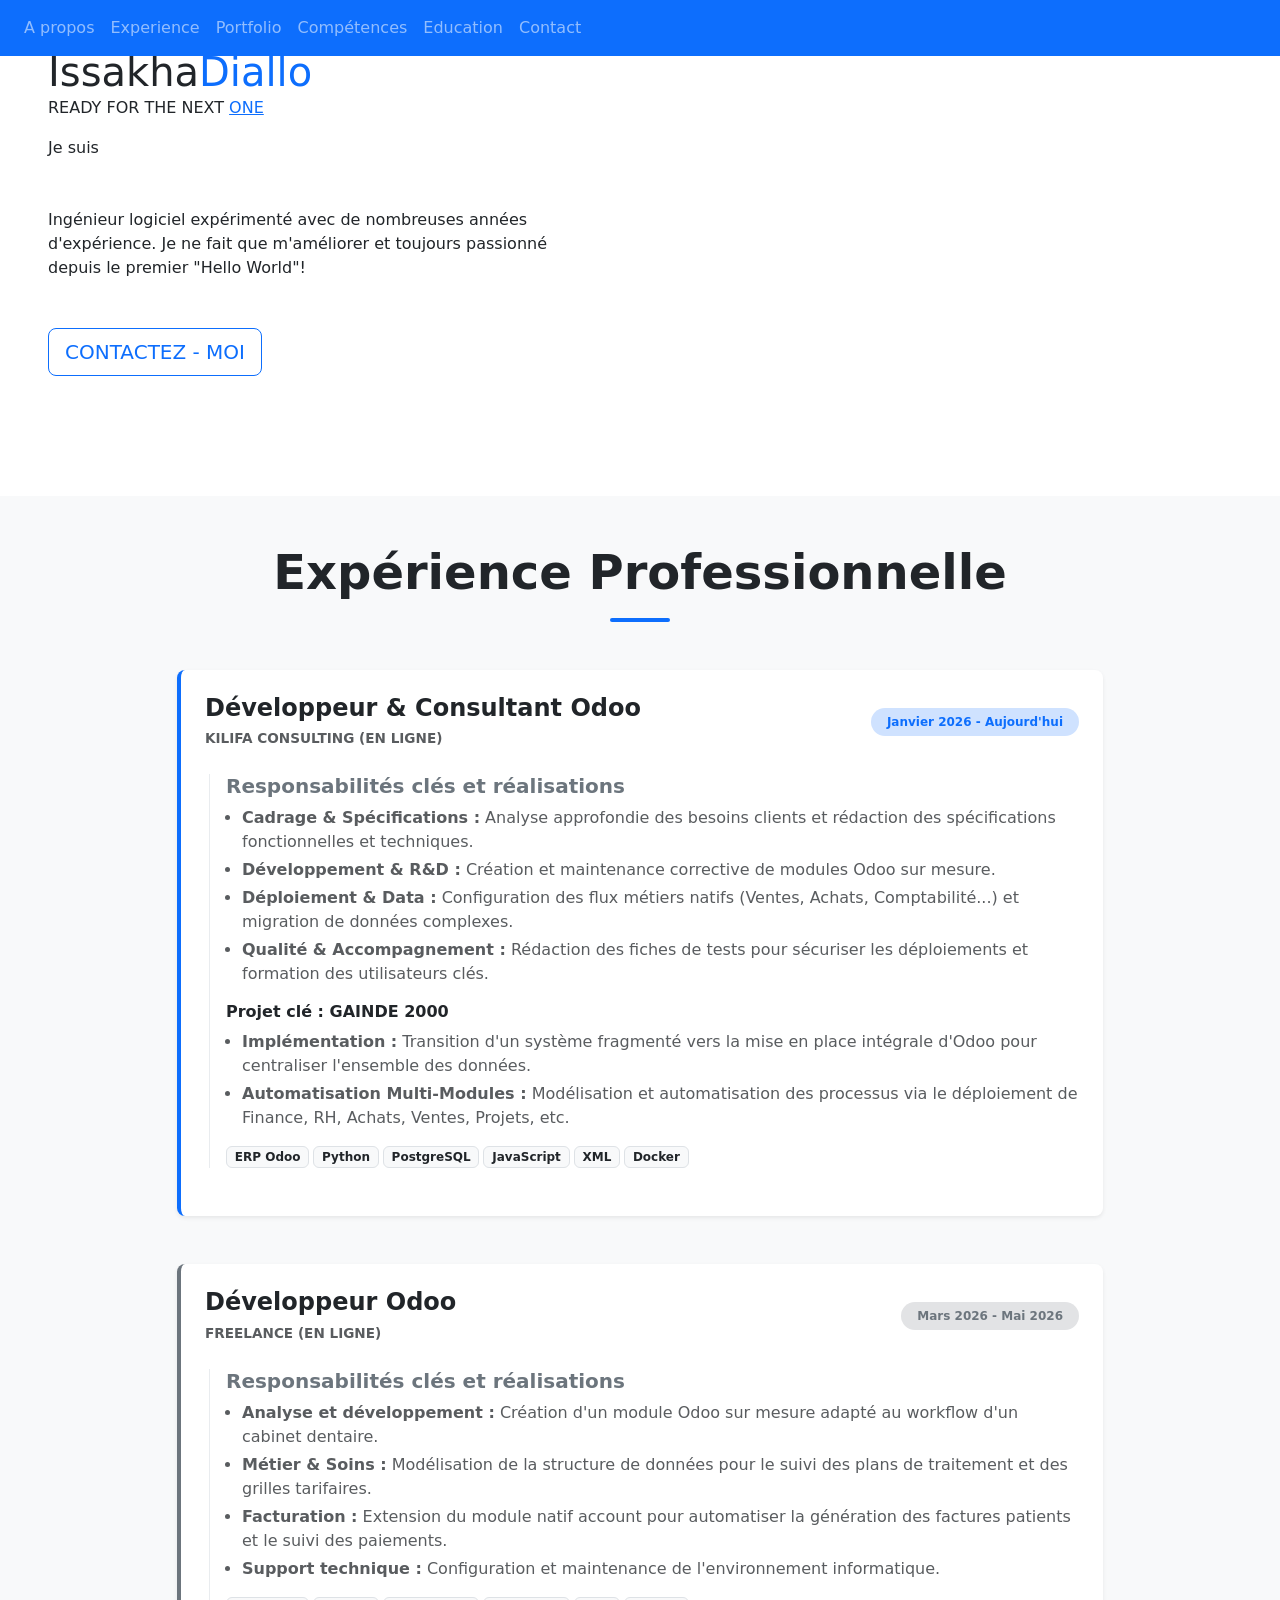
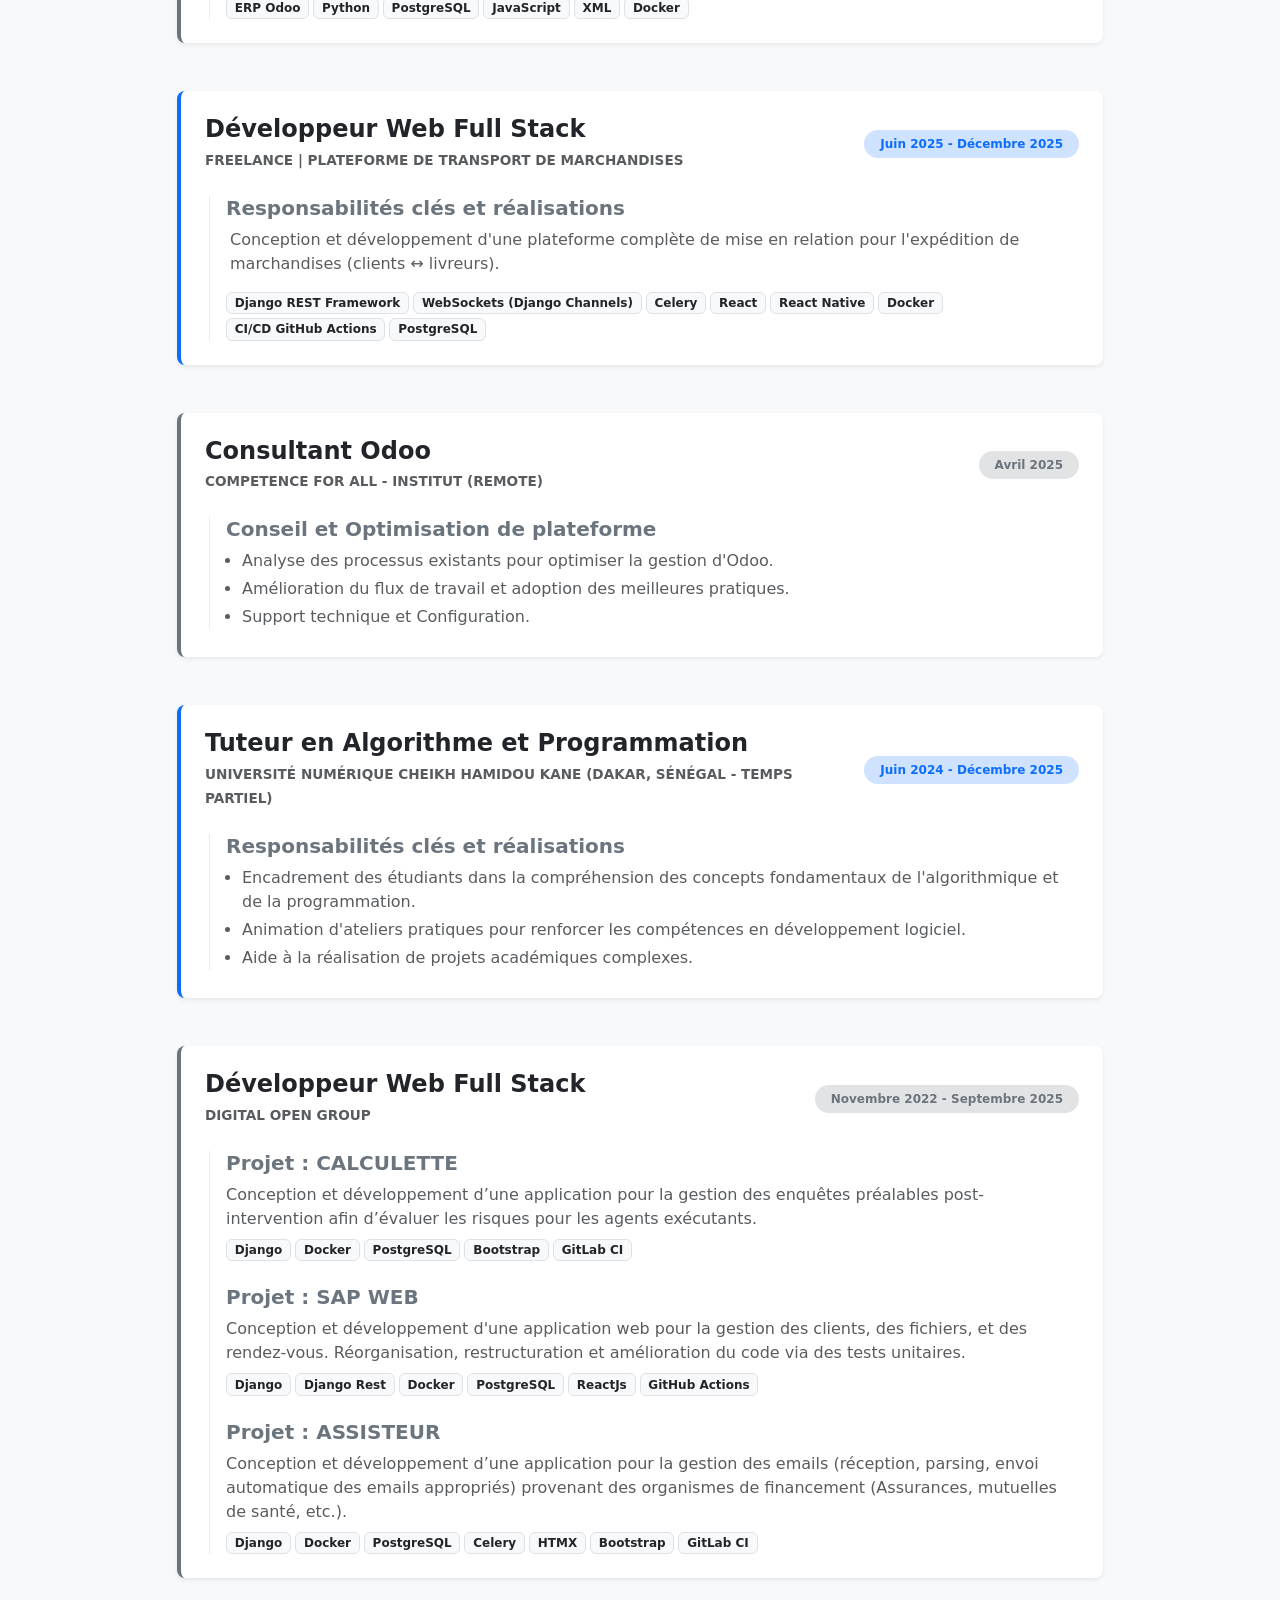
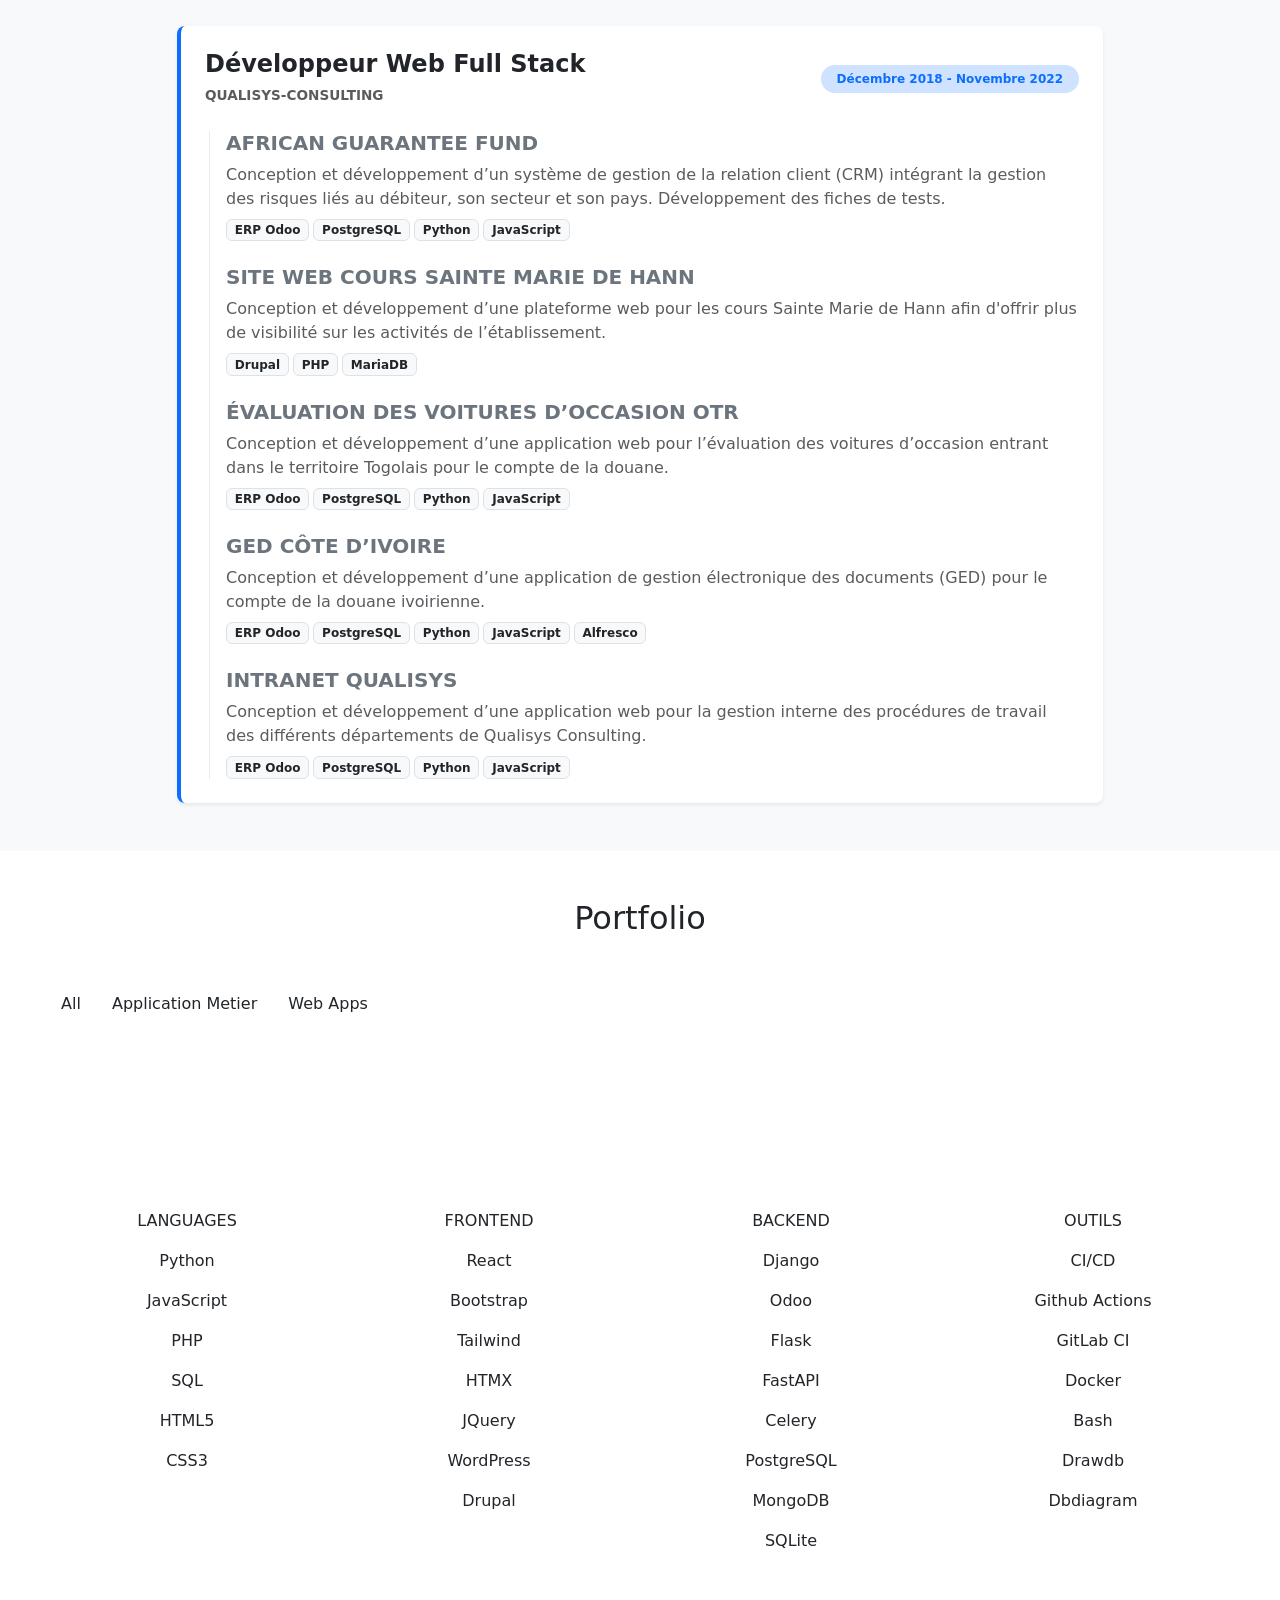
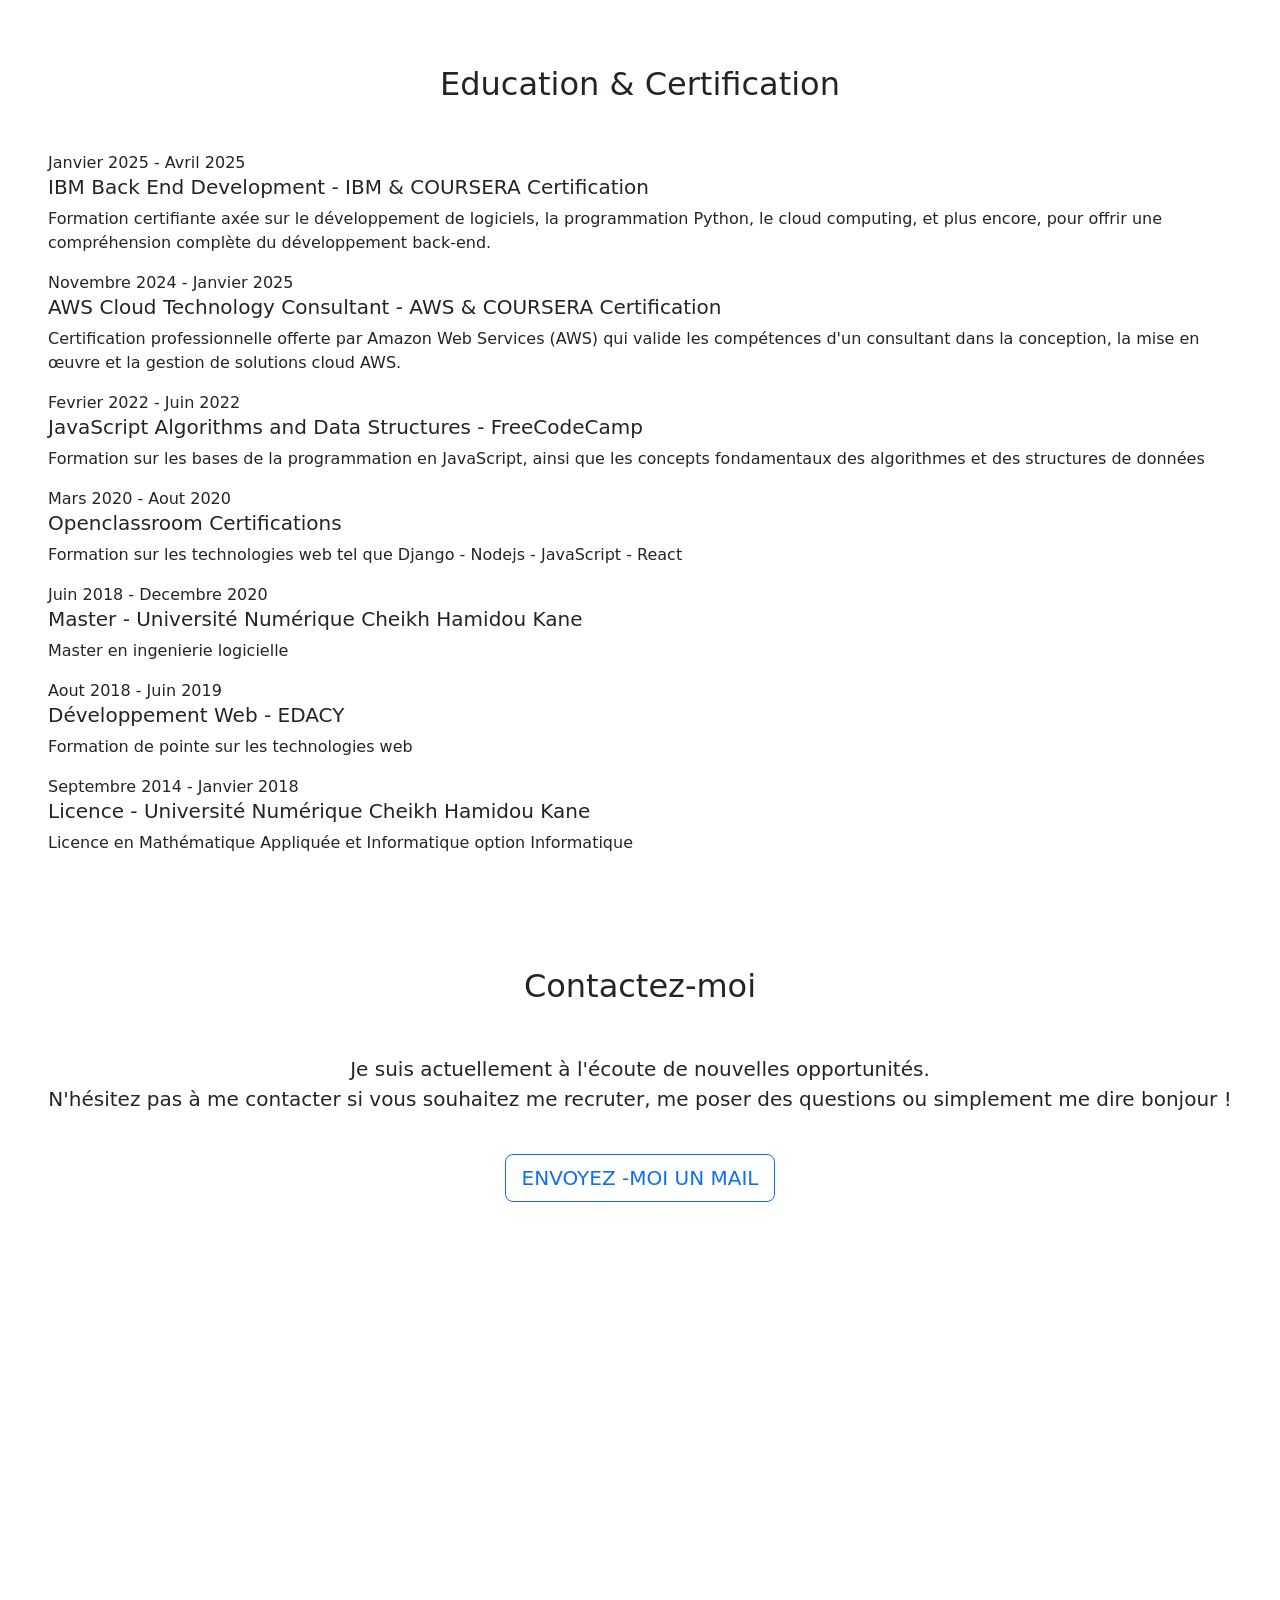
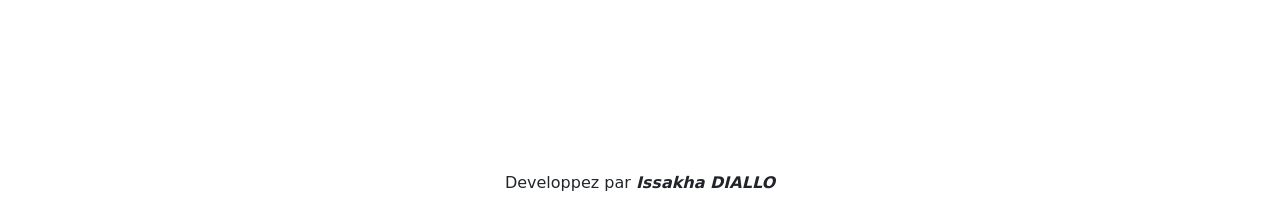
==== commit 04959c1c: "update test" ====
--- a/index.html
+++ b/index.html
@@ -312,7 +312,7 @@
                     <span class="text-muted fw-semibold text-uppercase fs-7">DIGITAL OPEN GROUP</span>
                   </div>
                   <span class="badge bg-secondary-subtle text-secondary px-3 py-2 rounded-pill mt-2 mt-md-0 fw-bold">
-                    Novembre 2022 - Aujourd'hui
+                    Novembre 2022 - Septembre 2025
                   </span>
                 </div>
                 <div class="project-list border-start ps-3 ms-1">
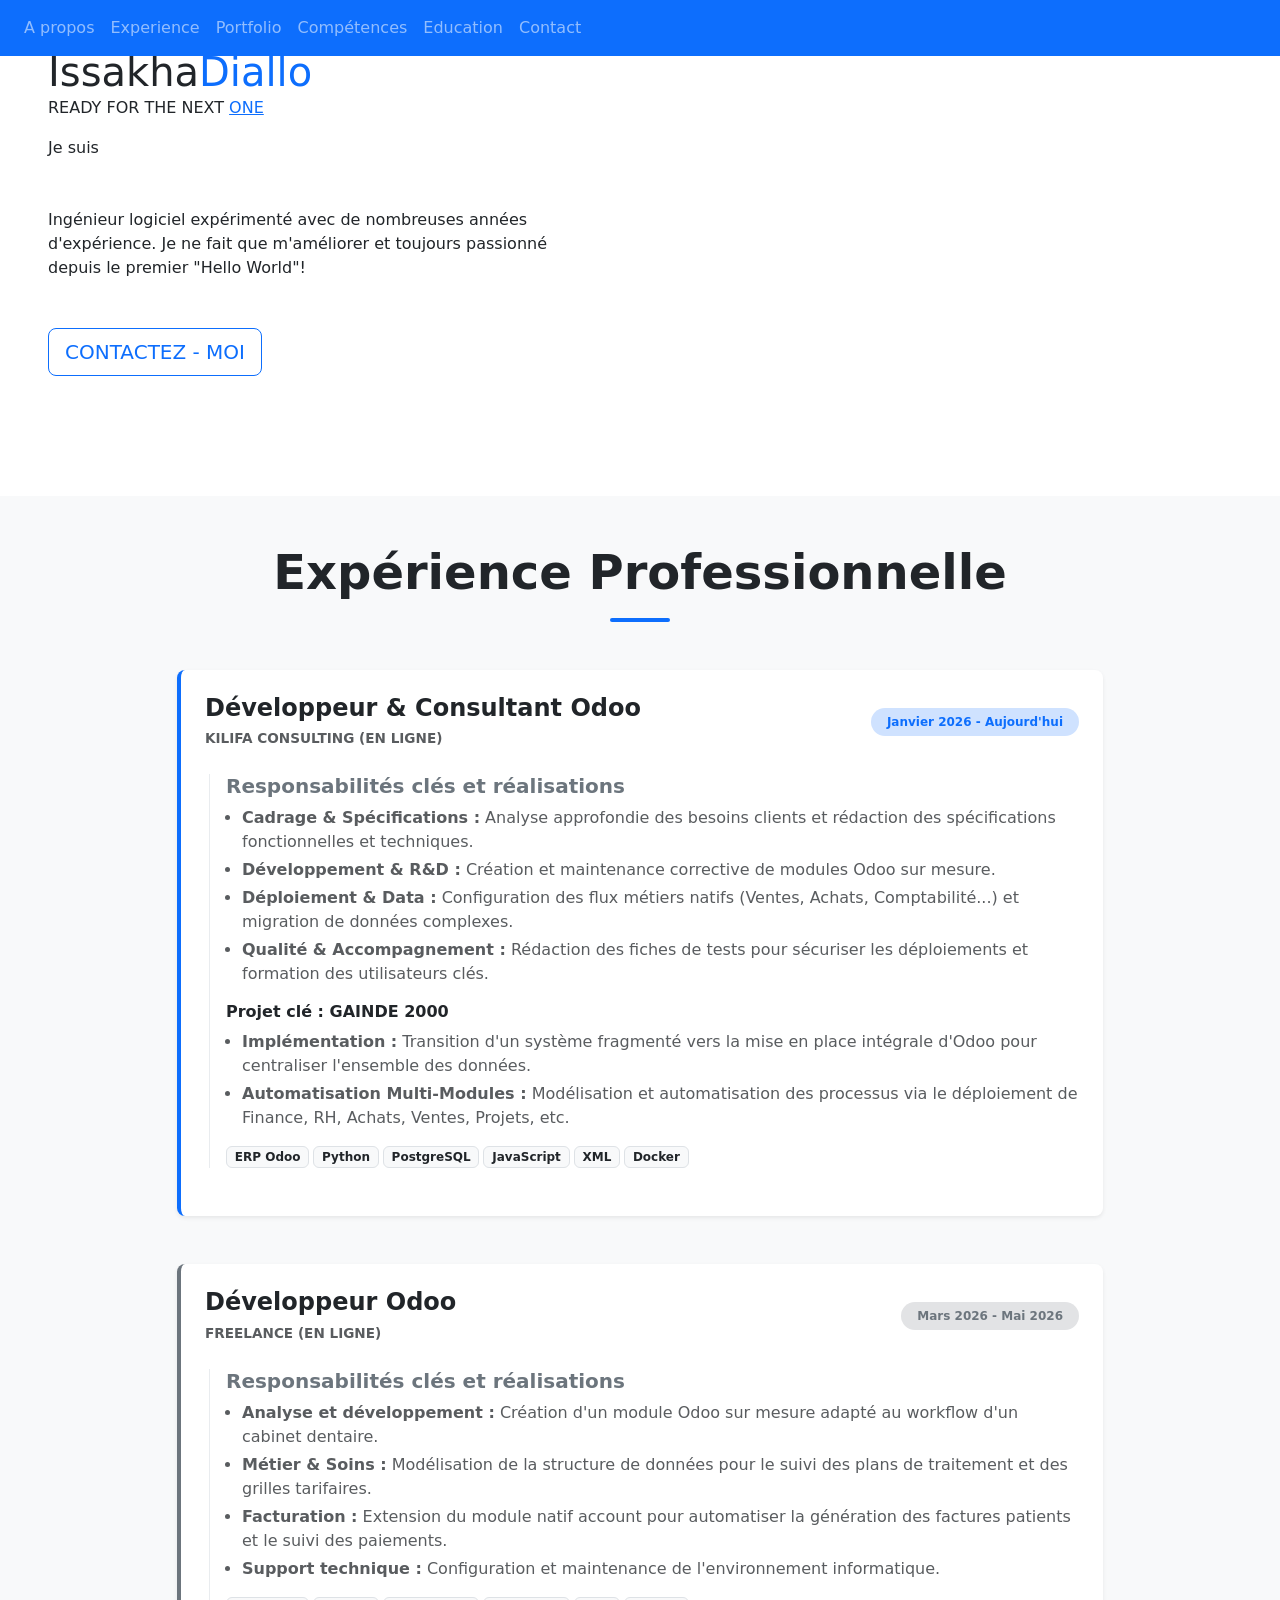
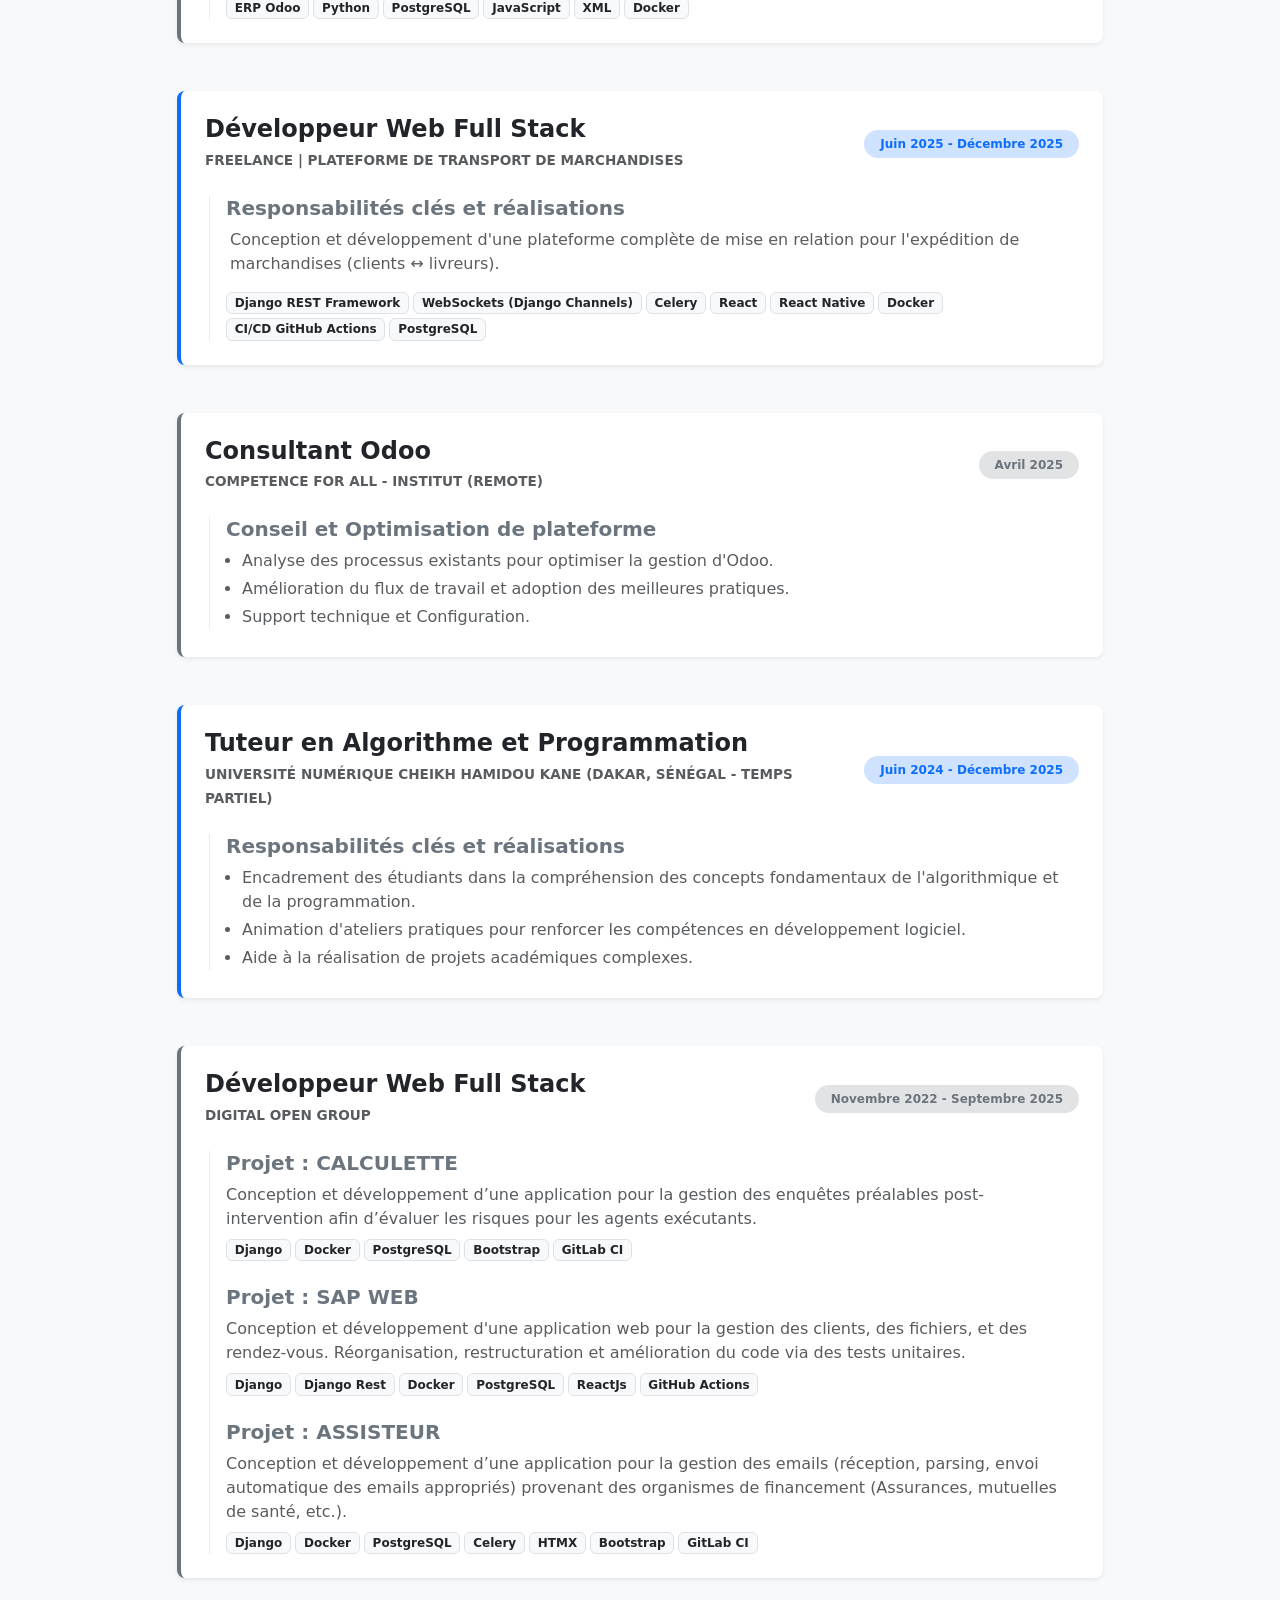
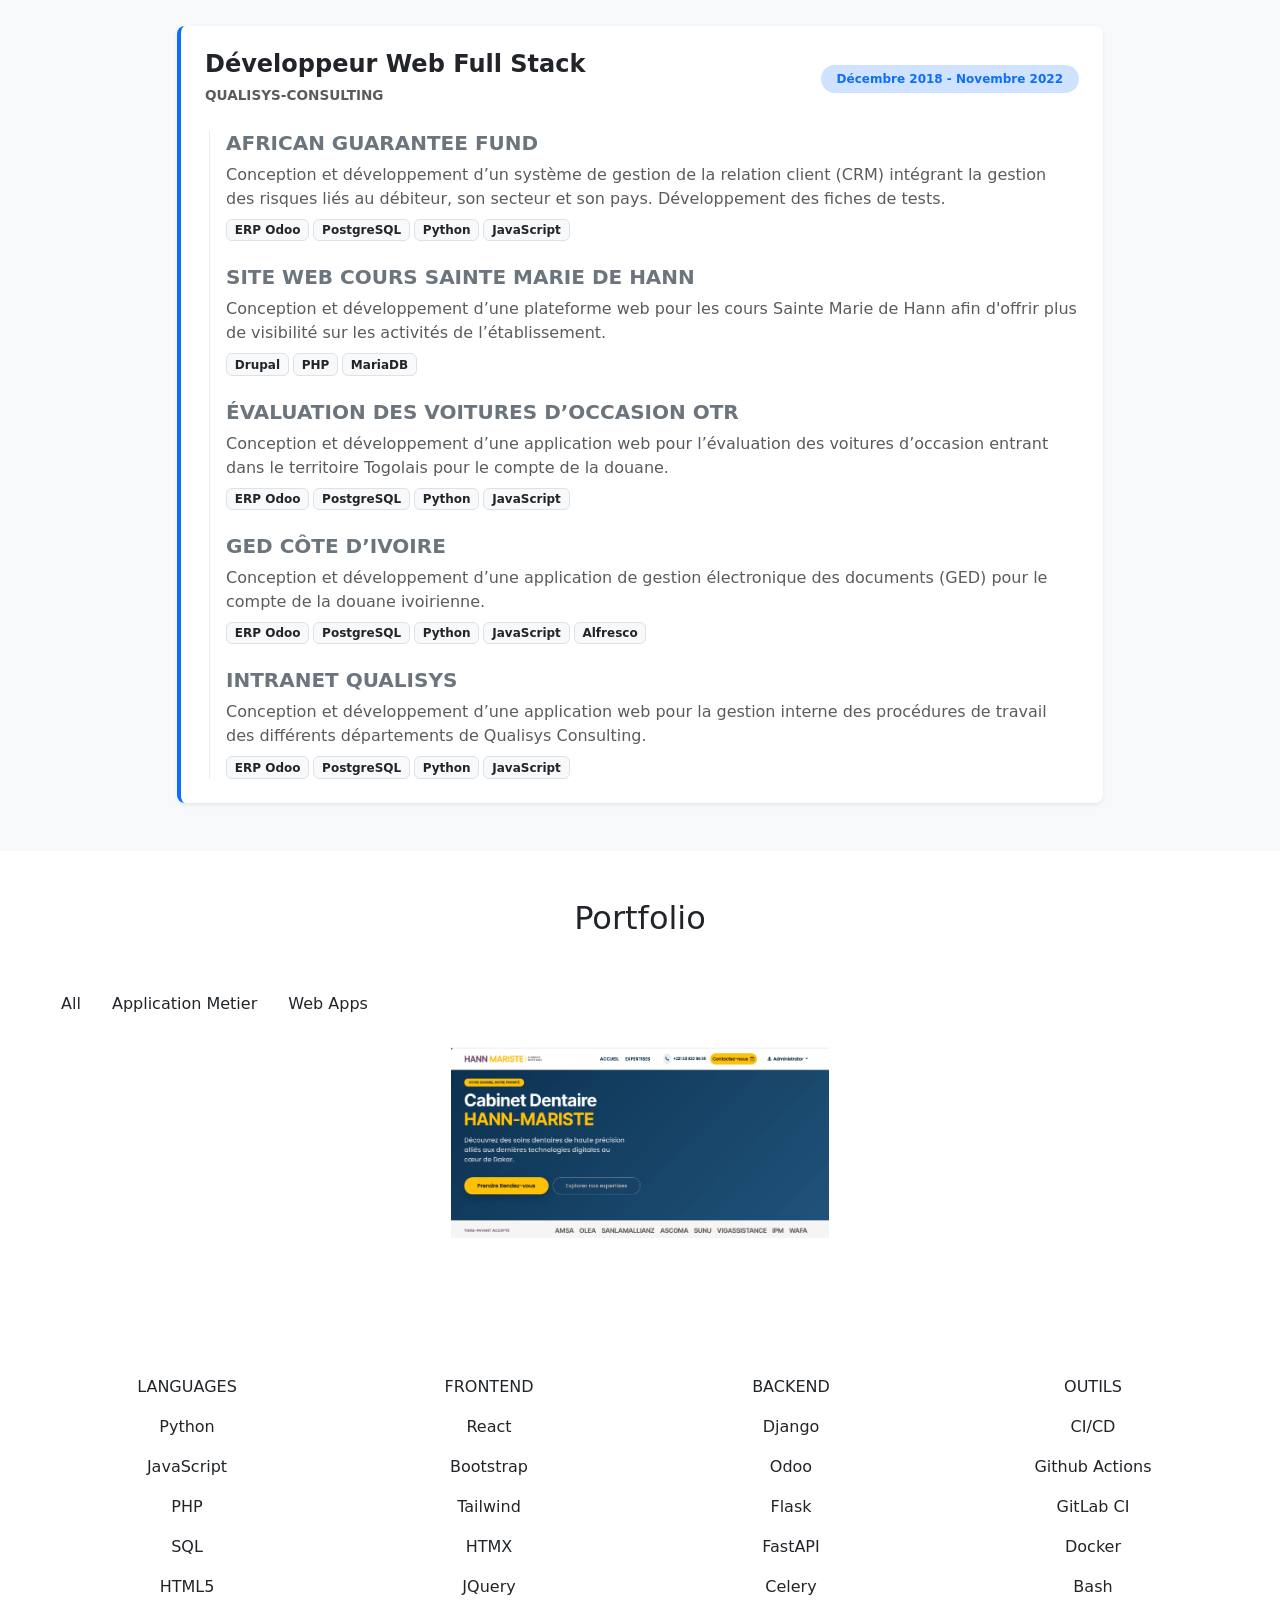
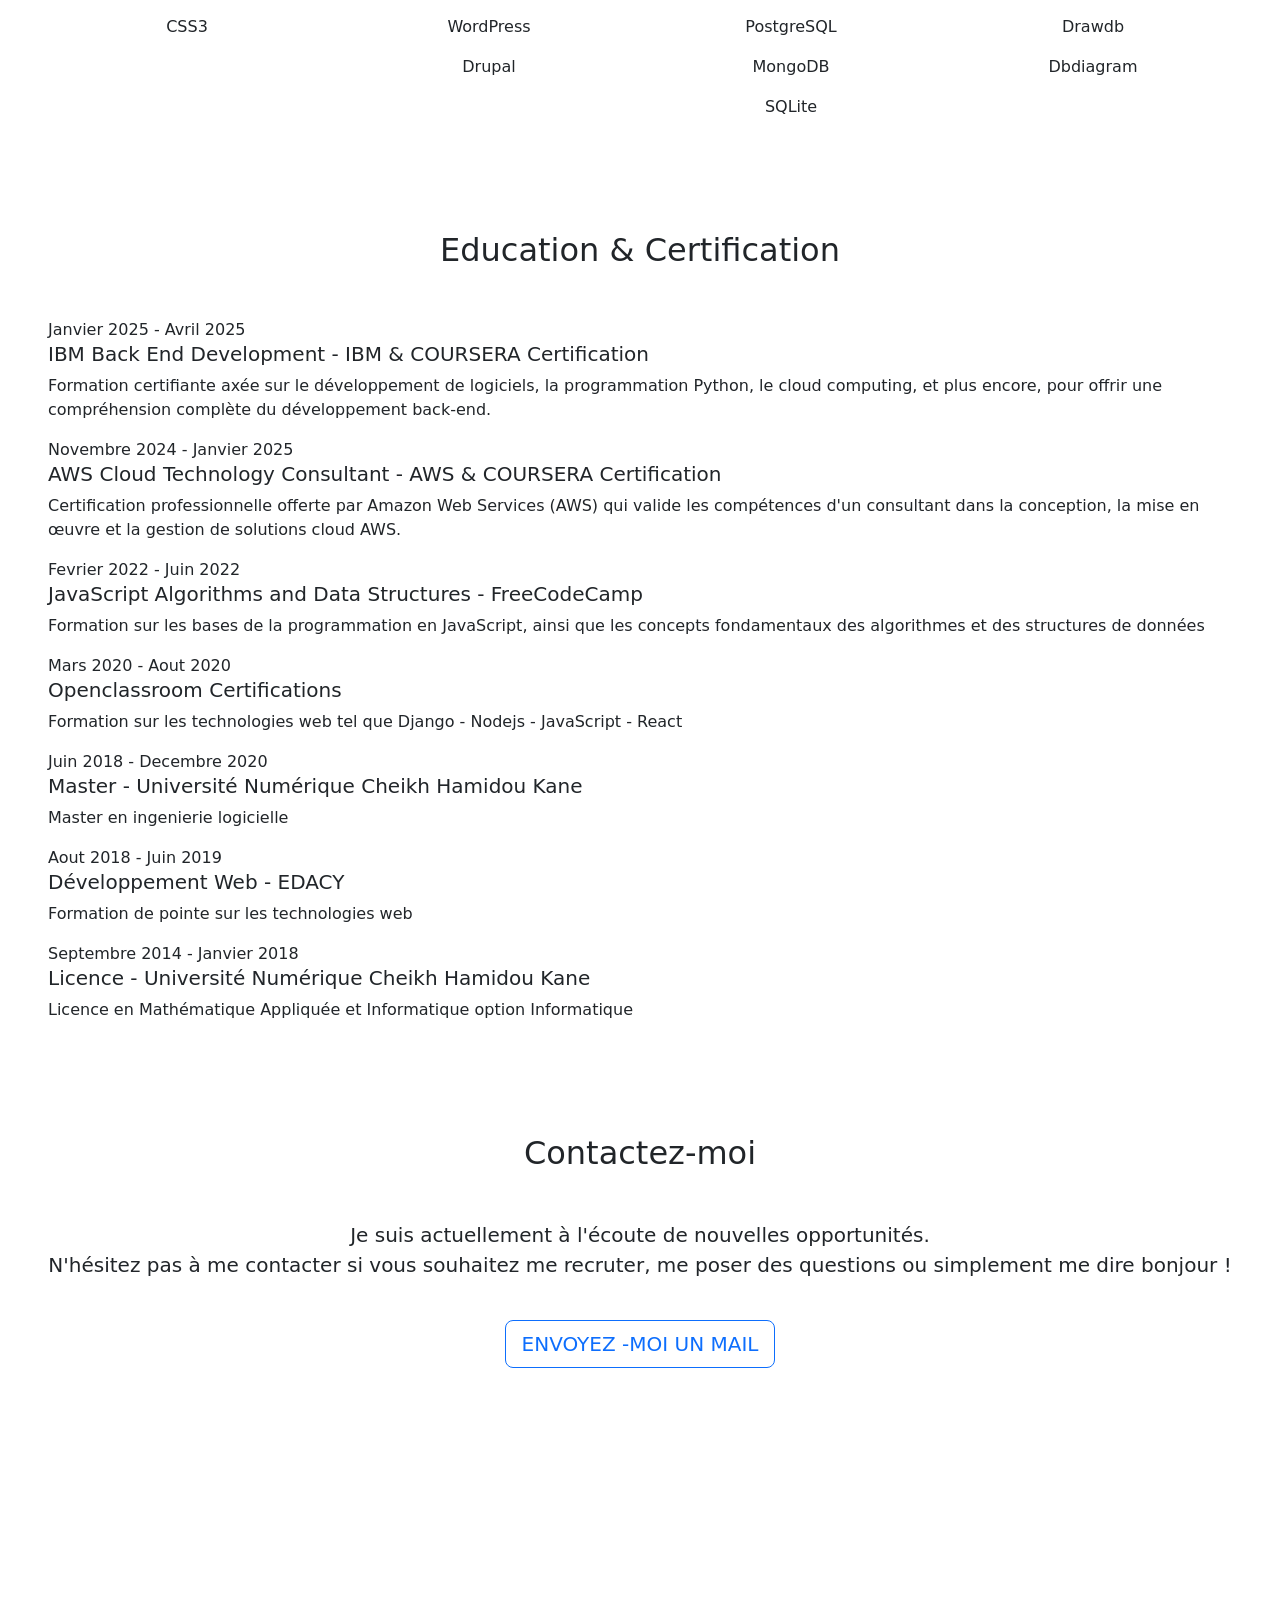
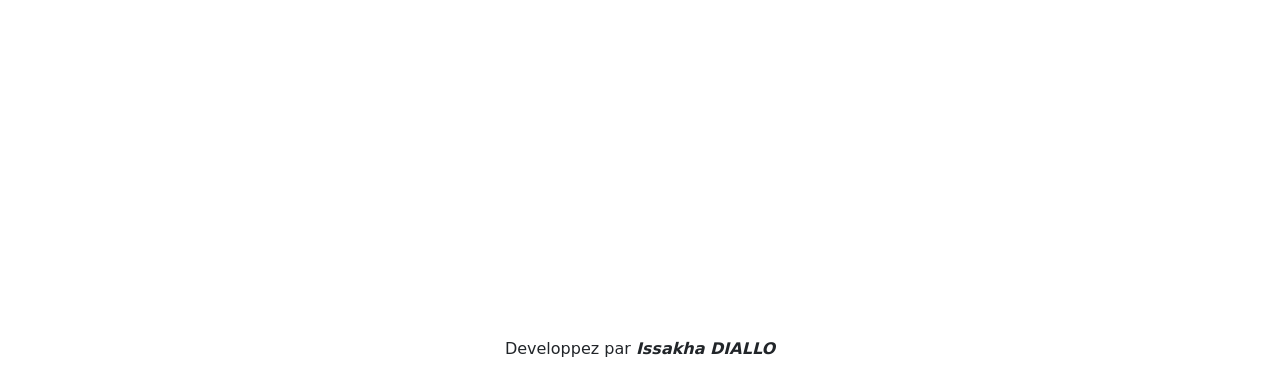
==== commit 4c6aaf9b: "update" ====
--- a/index.html
+++ b/index.html
@@ -514,7 +514,7 @@
                 <i class="fa fa-search-plus fa-3x"></i>
               </div>
             </div>
-            <img class="img-fluid" src="img/portfolio/abd.png" alt="">
+            <img class="img-fluid" src="img/portfolio/mariste.png" alt="">
           </a>
         </div>
         <!--<div class="col-sm-4 portfolio-item filter marketing">
@@ -905,22 +905,23 @@
                     <img class="img-fluid img-centered" src="img/portfolio/p-4.jpg" alt="">
                   </div>
                   <div class="col-md-6">
+                    <p><strong>ACTIVITE DE CONSULTING & CONSEIL </strong></p>
                     <p>Analyse de l'infrastructure du client et son impact sur le marché. Conseil sur des alternatives
                       et des bonnes practiques </p>
                     <ul class="list-inline item-details">
                       <li>Client:
                         <strong>
-                          <a href="#">Venda-ture</a>
+                          <a href="#">COMPETENCE FOR ALL - INSTITUT / KILIFA CONSULTING</a>
                         </strong>
                       </li>
                       <li>Date:
                         <strong>
-                          <a href="#">Decembre 2024</a>
+                          <a href="#">Avril 2025 - Juin 2025 / Mars 2026 - Juin 2026</a>
                         </strong>
                       </li>
                       <li>Service:
                         <strong>
-                          <a href="#">Database Design</a>
+                          <a href="#">ACTIVITE DE CONSULTING & CONSEIL</a>
                         </strong>
                       </li>
                     </ul>
@@ -1160,24 +1161,24 @@
                 </div>
                 <div class="row">
                   <div class="col-md-6">
-                    <img class="img-fluid img-centered" src="img/portfolio/abd.png" alt="">
+                    <img class="img-fluid img-centered" src="img/portfolio/mariste.png" alt="">
                   </div>
                   <div class="col-md-6">
                     <p>Site Web permettant à l'entreprise de presenter ses diffrents activites.</p>
                     <ul class="list-inline item-details">
                       <li>Client:
                         <strong>
-                          <a href="#">QCD Services</a>
+                          <a href="#">Cabinet dentaire Hann-Mariste</a>
                         </strong>
                       </li>
                       <li>Date:
                         <strong>
-                          <a href="#">April 2024</a>
+                          <a href="#">Mars 2026</a>
                         </strong>
                       </li>
                       <li>Service:
                         <strong>
-                          <a href="#">Evenements</a>
+                          <a href="#">Cabinet Dentaire</a>
                         </strong>
                       </li>
                     </ul>
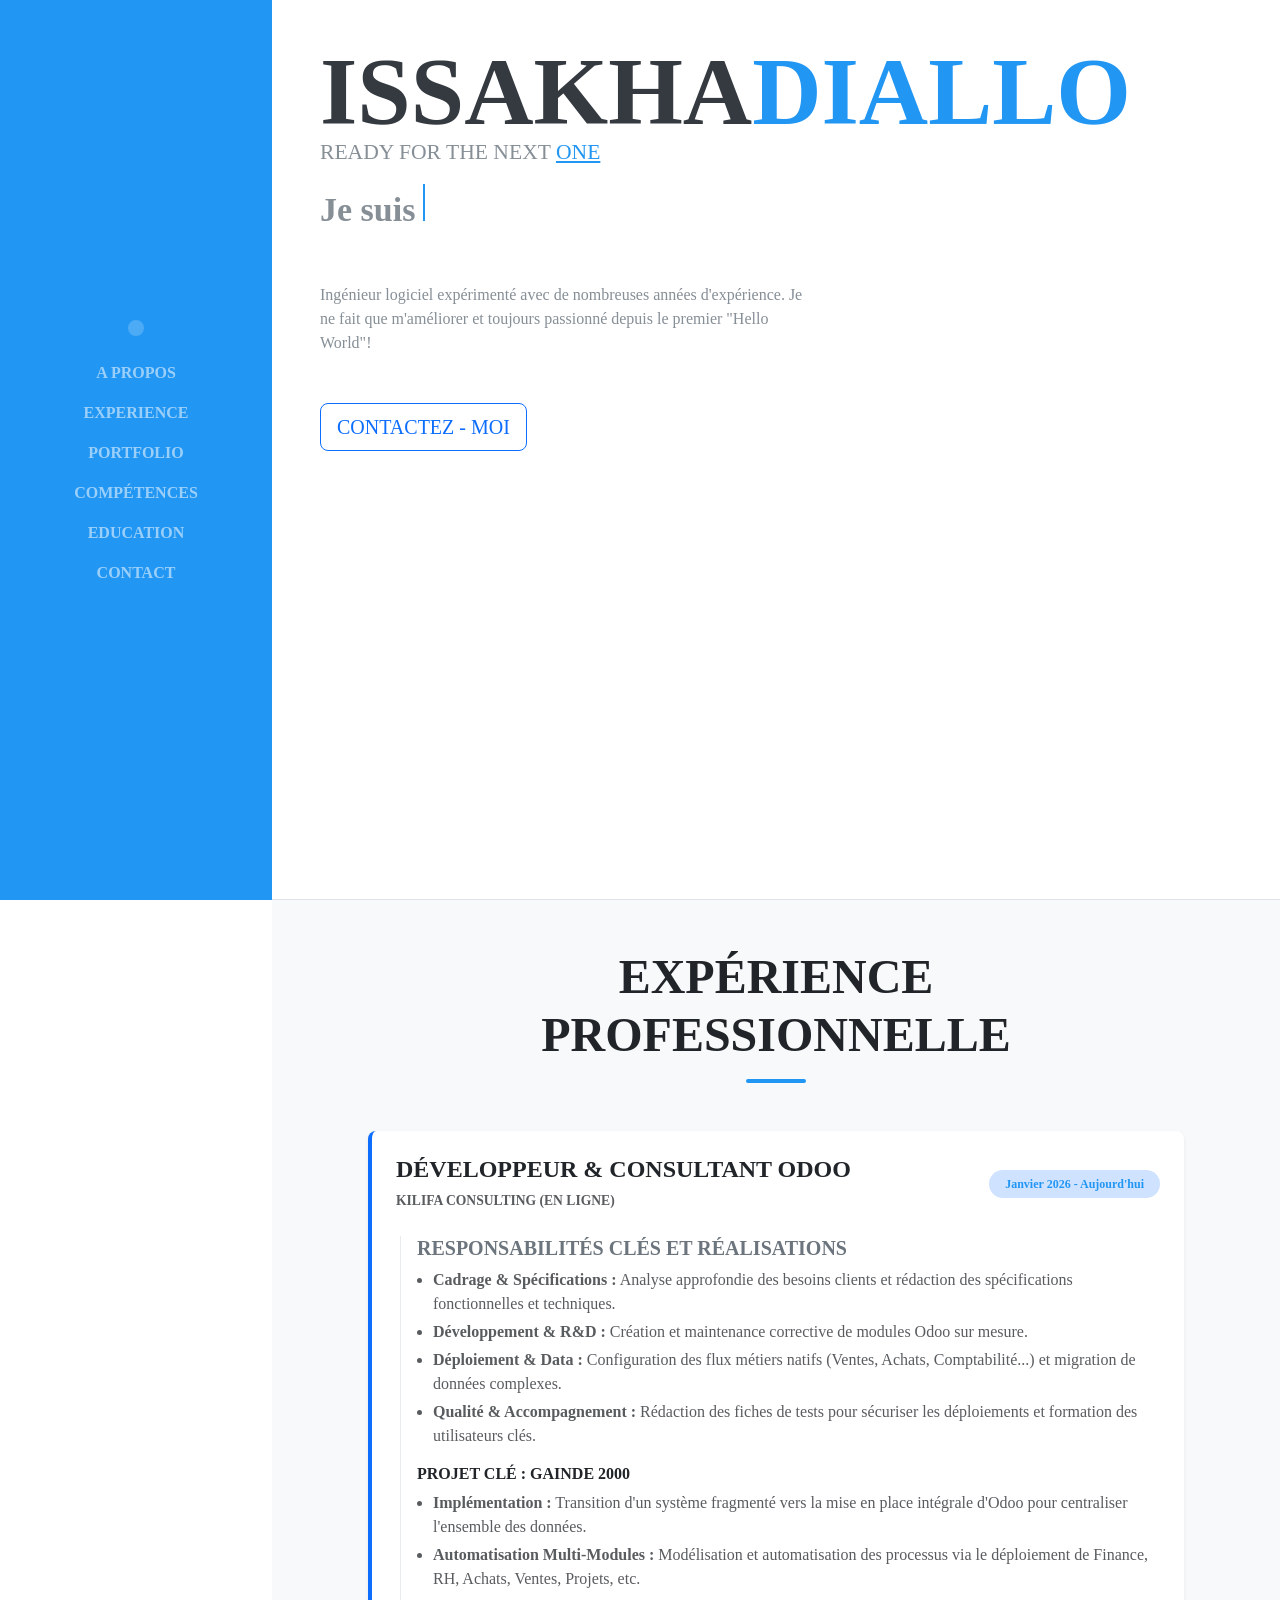
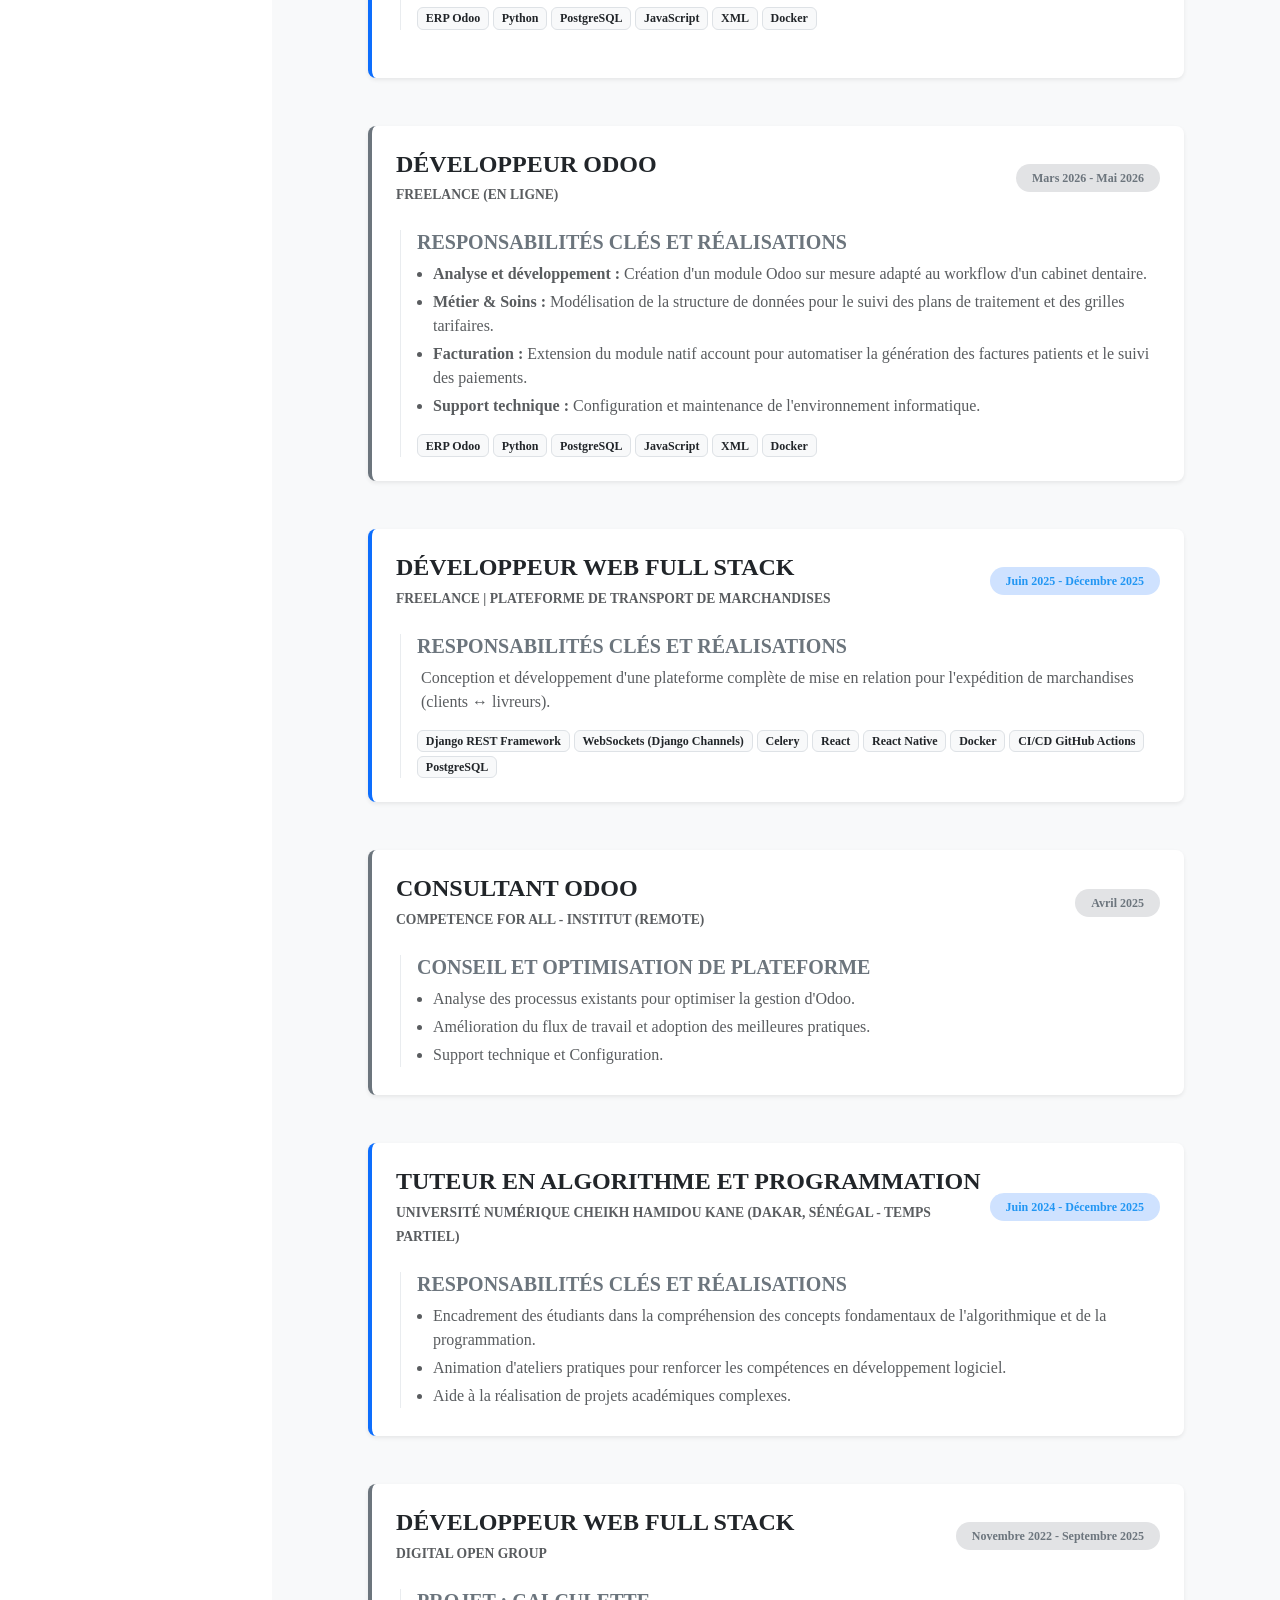
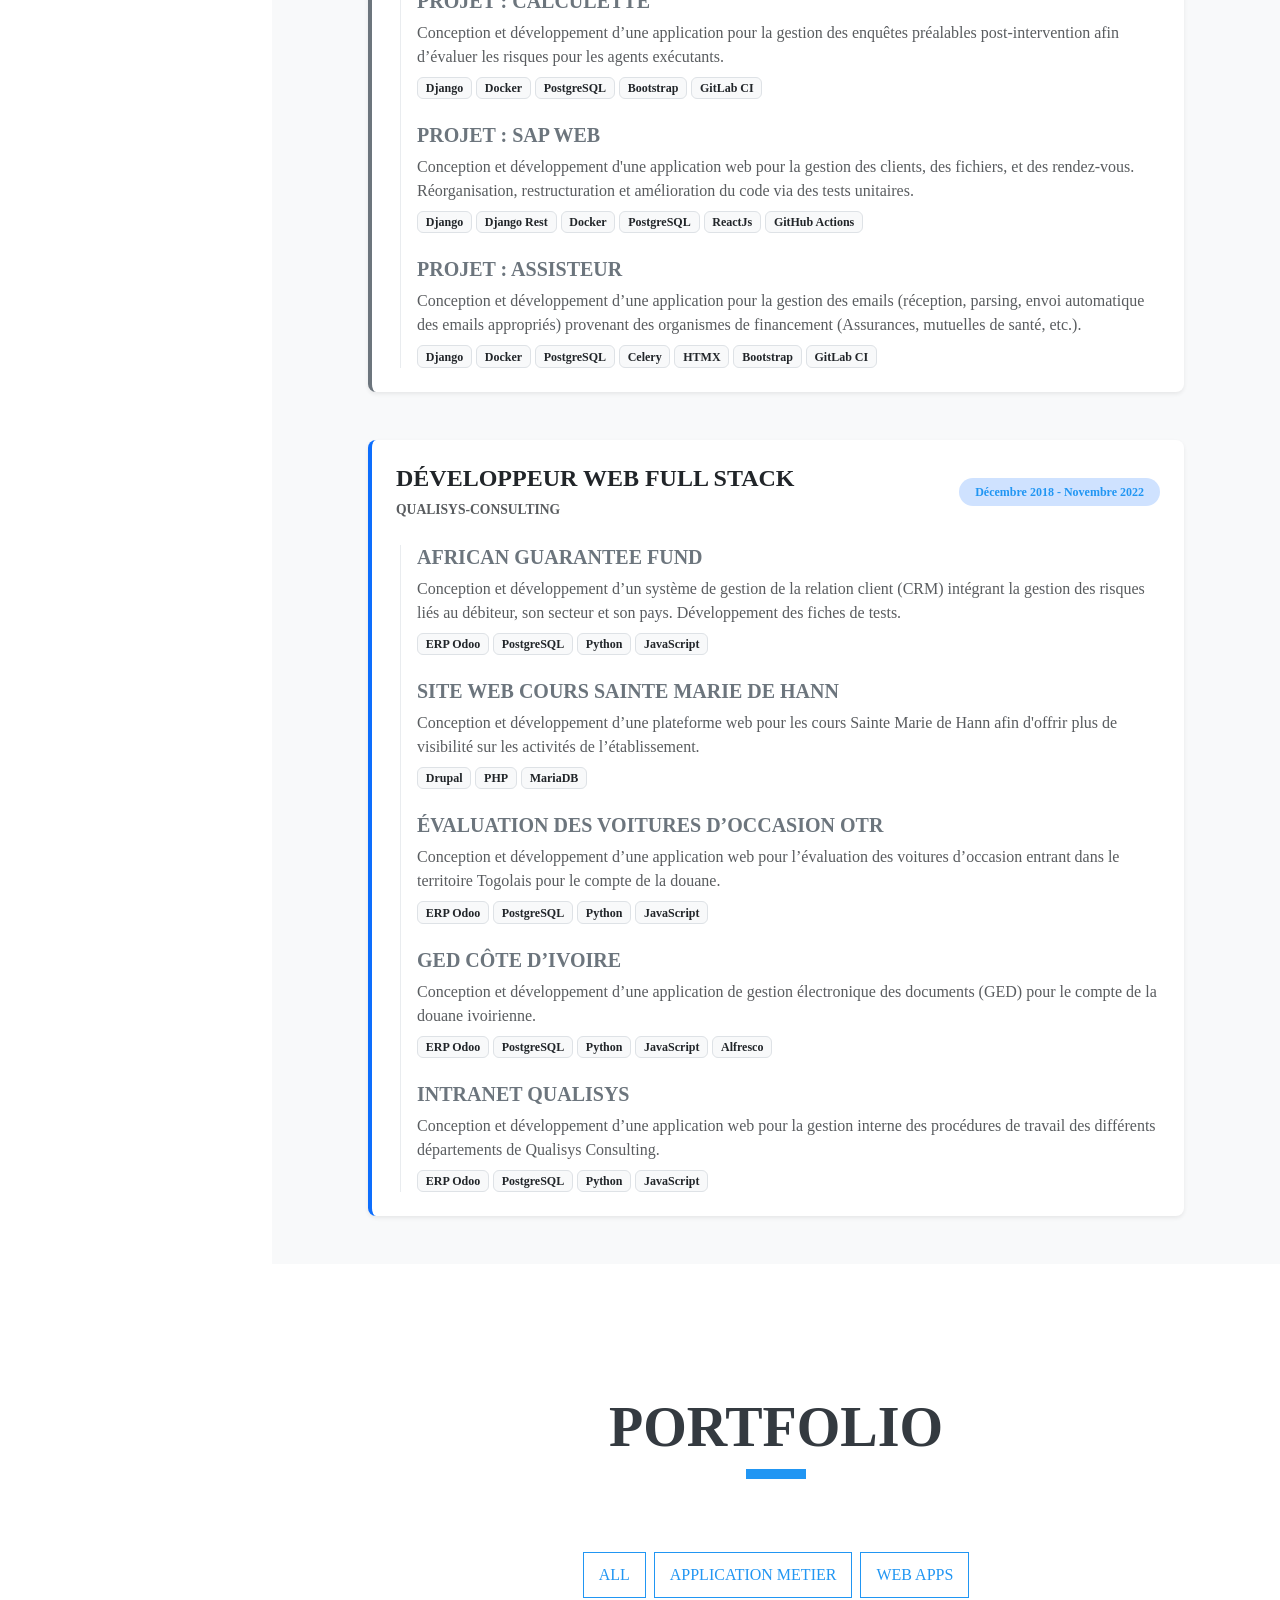
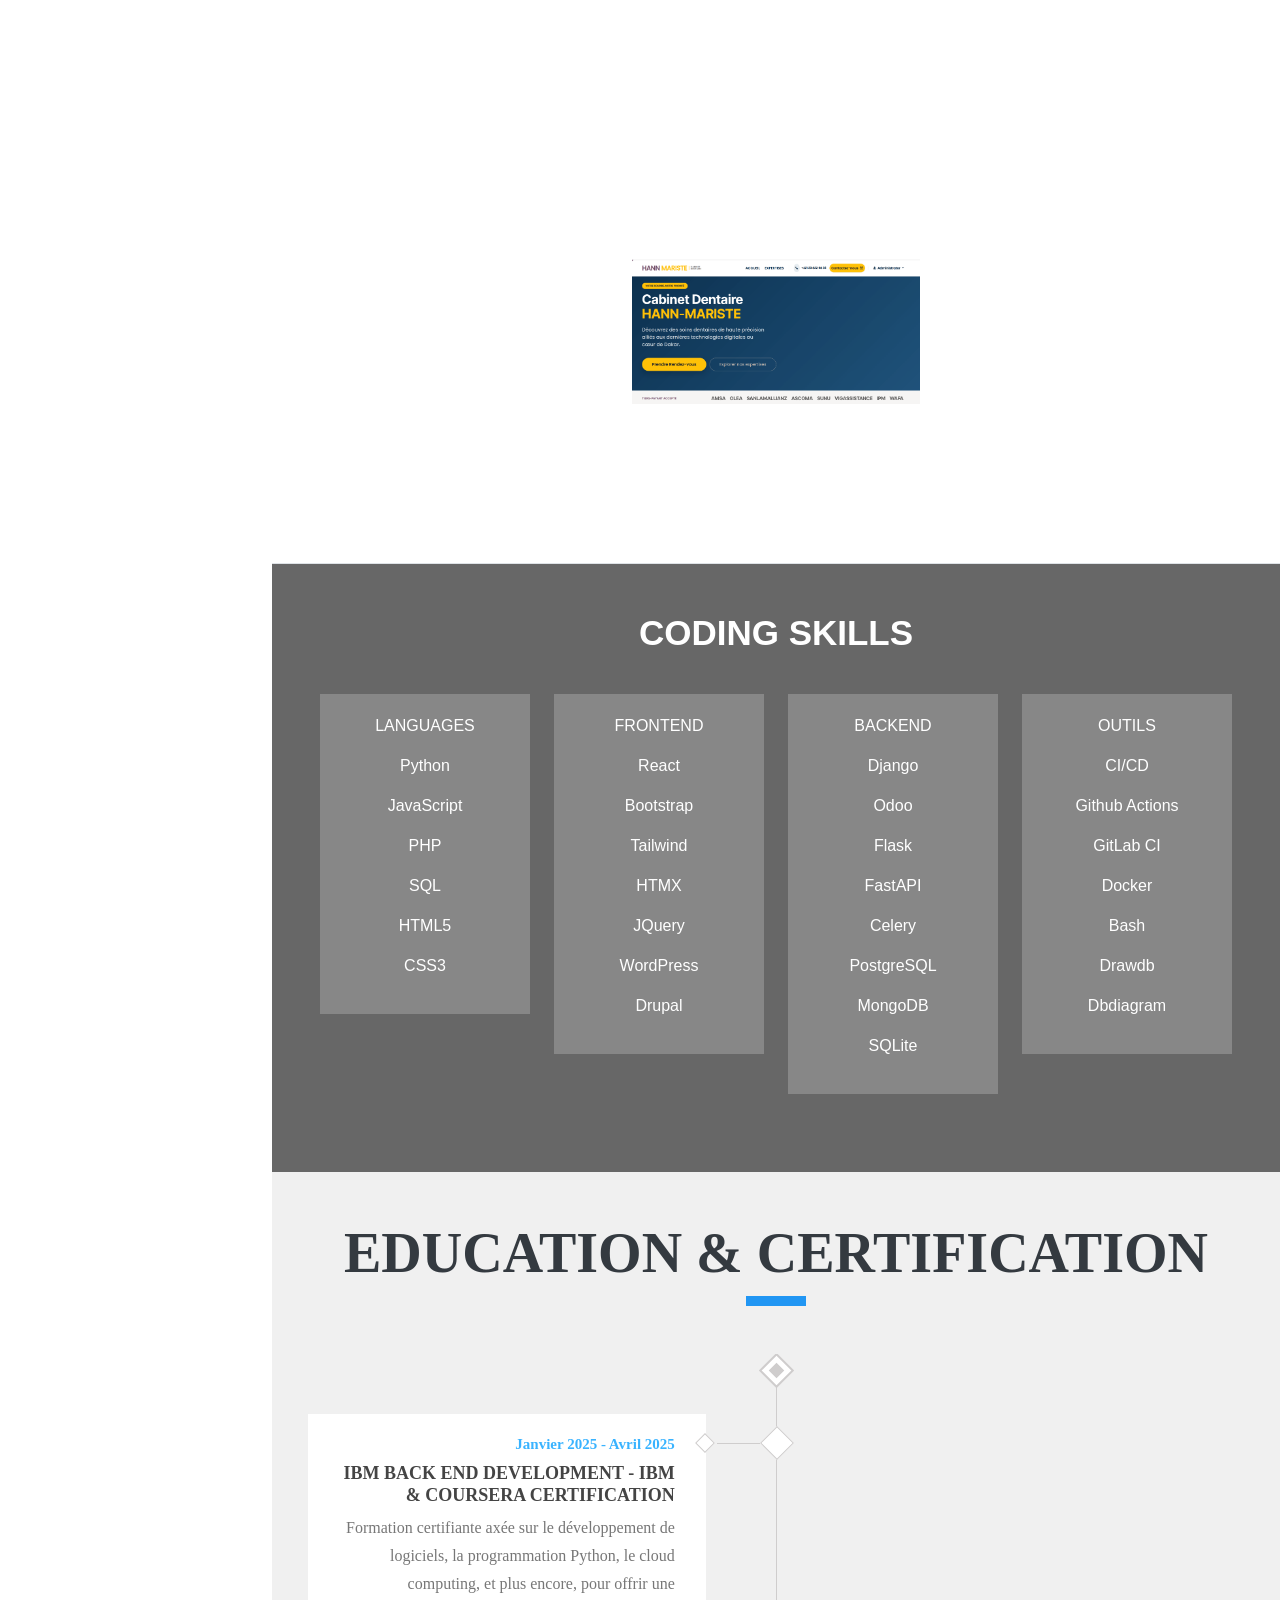
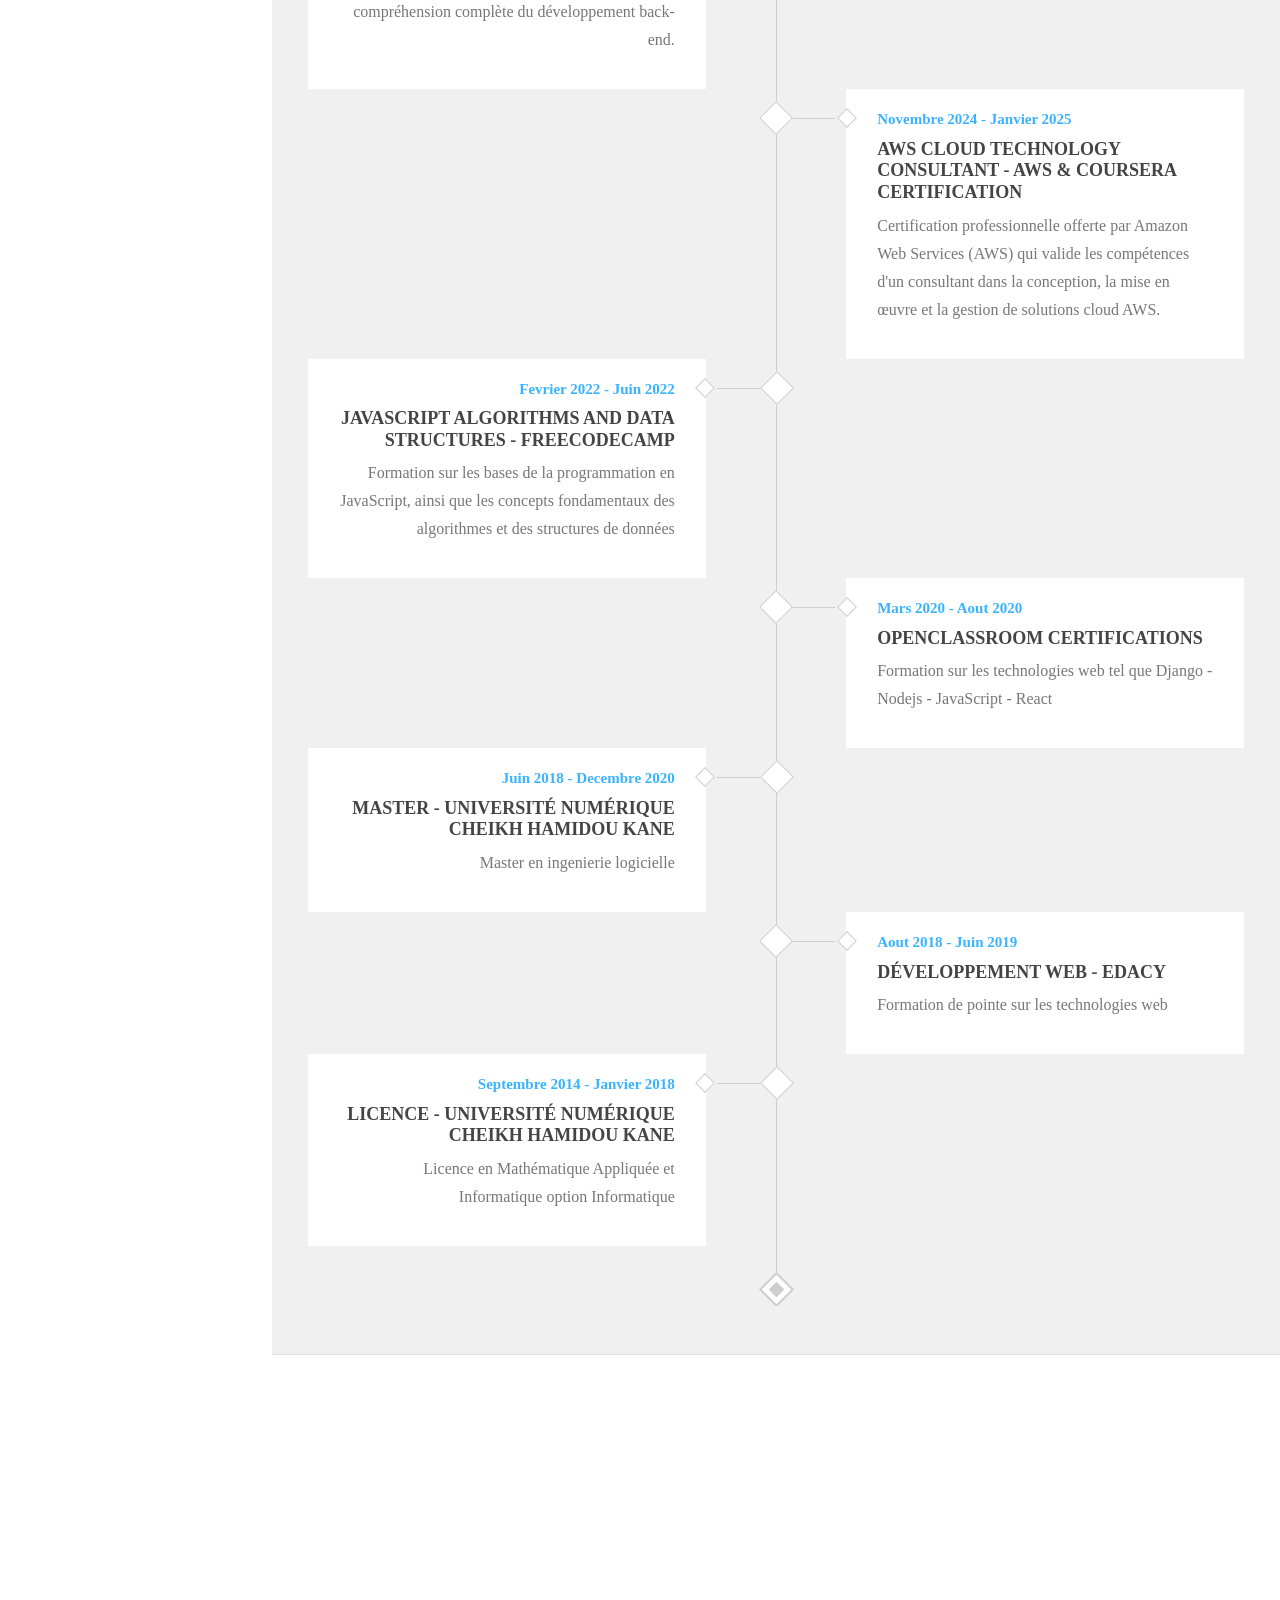
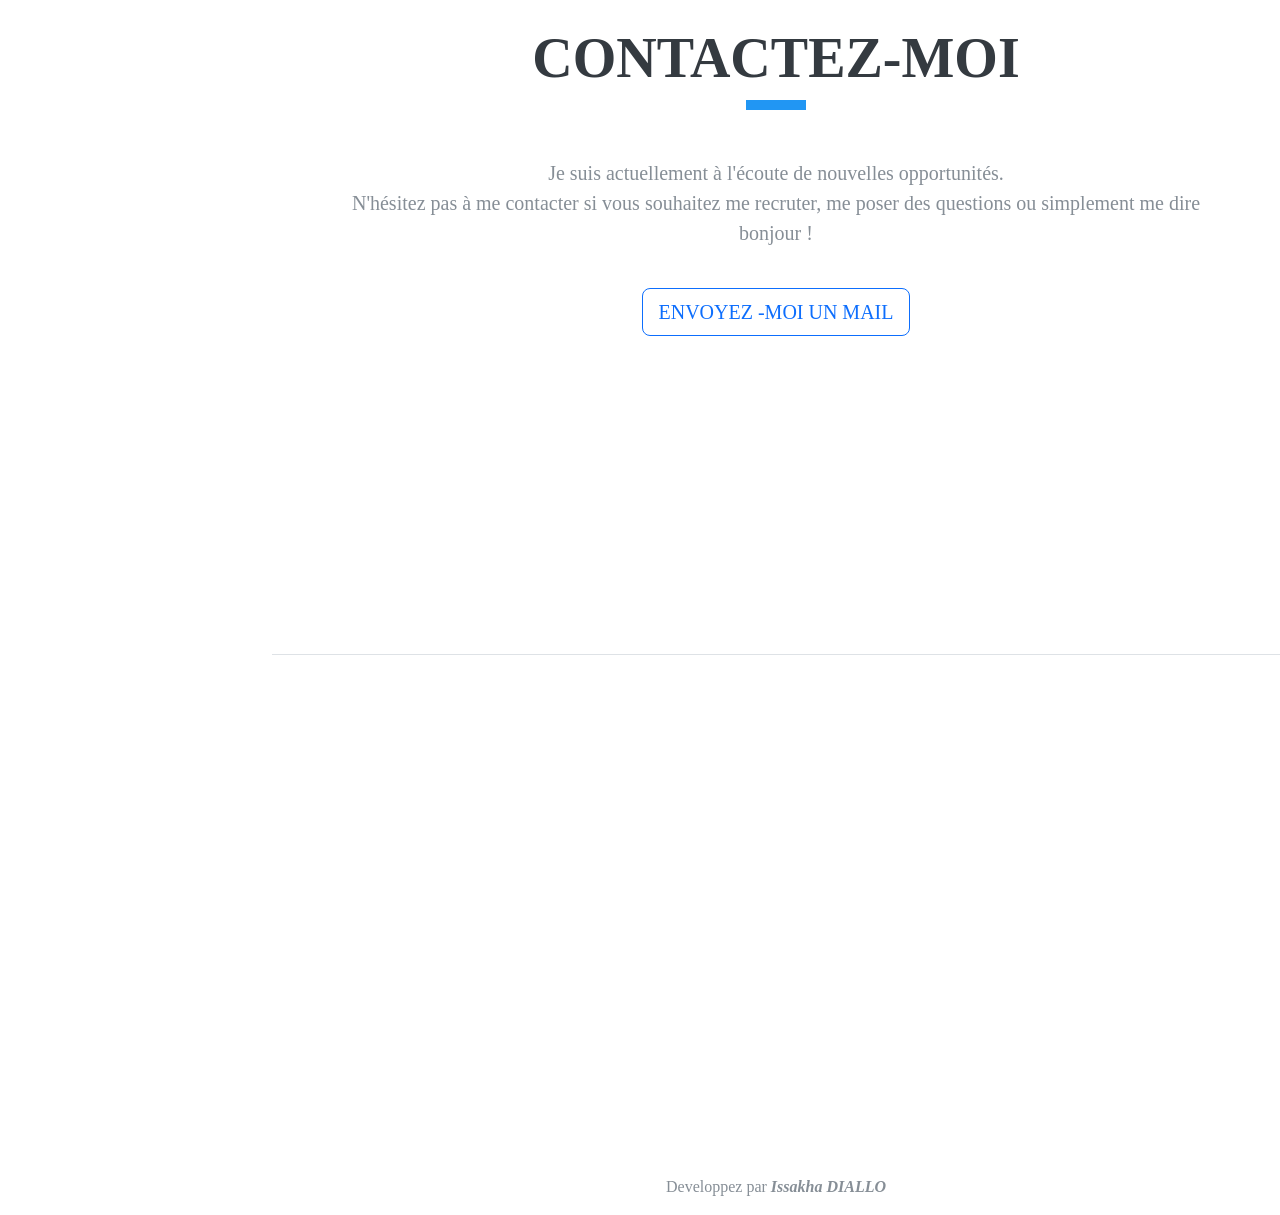
==== commit 8f4bb1e3: "update" ====
--- a/index.html
+++ b/index.html
@@ -1061,8 +1061,8 @@
                     <img class="img-fluid img-centered" src="img/portfolio/auxilife.png" alt="">
                   </div>
                   <div class="col-md-6">
-                    <p>Conception et développement d’une Application web pour la gestion des clients, des fichiers, des
-                      rendez-vous etc.</p>
+                    <p>Conception et développement d'une application web pour la gestion des
+                      clients, des fichiers, et des rendez-vous etc.</p>
                     <ul class="list-inline item-details">
                       <li>Client:
                         <strong>
--- a/css/style.css
+++ b/css/style.css
@@ -0,0 +1,843 @@
+
+/*GENERAL STYLE*/
+
+body {
+    font-family: 'Open Sans', serif;
+    padding-top: 54px;
+    color: #868e96;
+}
+
+@media (min-width: 992px) {
+    body {
+        padding-top: 0;
+        padding-left: 17rem;
+    }
+}
+
+h1,
+h2,
+h3,
+h4,
+h5,
+h6 {
+    font-family: 'Saira Extra Condensed', serif;
+    font-weight: 700;
+    text-transform: uppercase;
+    color: #343a40;
+}
+
+h1 {
+    font-size: 6rem;
+    line-height: 5.5rem;
+}
+
+h2 {
+    font-size: 3.5rem;
+}
+
+a {
+    color: #2196f3;
+}
+
+a:hover,
+a:focus,
+a:active {
+    color: #0f72c1;
+}
+
+.subheading {
+    text-transform: uppercase;
+    font-weight: 500;
+    font-family: 'Saira Extra Condensed', serif;
+    font-size: 1.35rem;
+}
+
+/*==================================================
+                  SOCIAL-ICON
+====================================================*/
+  .list-social-icons a {
+      color: #495057;
+  }
+
+  .list-social-icons a:hover {
+      color: #2196f3;
+  }
+
+  .list-social-icons a .fa-lg {
+      font-size: 1.75rem;
+  }
+
+  .list-icons {
+      font-size: 3rem;
+  }
+
+  .list-icons .list-inline-item i:hover {
+      color: #2196f3;
+  }
+
+/*==================================================
+                    NAV-BAR
+====================================================*/
+  #sideNav .navbar-nav .nav-item .nav-link {
+      font-weight: 600;
+      text-transform: uppercase;
+  }
+
+  @media (min-width: 992px) {
+      #sideNav {
+          text-align: center;
+          position: fixed;
+          top: 0;
+          left: 0;
+          display: flex;
+          flex-direction: column;
+          width: 17rem;
+          height: 100vh;
+      }
+      #sideNav .navbar-brand {
+          display: flex;
+          margin: auto auto 0;
+          padding: 0.5rem;
+      }
+      #sideNav .navbar-brand .img-profile {
+          max-width: 10rem;
+          max-height: 10rem;
+          border: 0.5rem solid rgba(255, 255, 255, 0.2);
+      }
+      #sideNav .navbar-collapse {
+          display: flex;
+          align-items: flex-start;
+          flex-grow: 0;
+          width: 100%;
+          margin-bottom: auto;
+      }
+      #sideNav .navbar-collapse .navbar-nav {
+          flex-direction: column;
+          width: 100%;
+      }
+      #sideNav .navbar-collapse .navbar-nav .nav-item {
+          display: block;
+      }
+      #sideNav .navbar-collapse .navbar-nav .nav-item .nav-link {
+          display: block;
+      }
+  }
+
+/*==================================================
+                  BUTTON (Generic)
+====================================================*/
+
+.btn-general {
+    background-color: transparent;
+    text-align: center;
+    border-width: 1px;
+    border-radius: 0px;
+    font-size: 16px;
+    padding: 10px 15px;
+    font-weight: 400;
+    text-transform: uppercase;
+}
+
+.btn-white {
+    border-color: #2196f3;
+    background-color: #2196f3;
+    color: #fff;
+}
+
+.btn-white:hover,
+.btn-white:focus {
+    background-color: transparent;
+    color: #2196f3;
+    cursor: pointer;
+}
+
+.btn-green {
+    border-color: #2196f3;
+    color: #2196f3;
+}
+
+.btn-green:hover,
+.btn-green:focus {
+    background-color: #2196f3;
+    color: #fff;
+    cursor: pointer;
+}
+
+/*==================================================
+                  SECTION (Generic)
+====================================================*/
+  .heading-border {
+      width: 60px;
+      height: 10px;
+      background-color: #2196f3;
+      margin: 0 auto 20px auto;
+  }
+
+  section.resume-section {
+      border-bottom: 1px solid #dee2e6;
+      padding-top: 5rem !important;
+      padding-bottom: 5rem !important;
+  }
+
+  section.resume-section .resume-item .resume-date {
+      min-width: none;
+  }
+
+  @media (min-width: 768px) {
+      section.resume-section {
+          min-height: 100vh;
+      }
+      section.resume-section .resume-item .resume-date {
+          min-width: 18rem;
+      }
+  }
+
+  @media (min-width: 992px) {
+      section.resume-section {
+          padding-top: 3rem !important;
+          padding-bottom: 3rem !important;
+      }
+  }
+
+  .bg-primary {
+      background-color: #2196f3 !important;
+  }
+
+  .text-primary {
+      color: #2196f3 !important;
+  }
+
+/*==================================================
+                      ABOUT
+====================================================*/
+  #about {
+      background-image: url(../img/profile-banner.jpg); 
+      background-size: cover;
+      background-position: center center;
+      background-repeat: no-repeat;
+  }
+
+  #about h1 {
+    /*font-size: 100%;*/
+  }
+
+/*==================================================
+                    EXPERIENCE
+====================================================*/  
+  #experience {
+    background: #f5f5f5;
+  }
+
+  #experience .card h4{
+    font-family: 'Roboto Condensed', sans-serif;
+    text-transform: none;
+    color:#555;
+  }
+
+/*====================================================
+                   PORTFOLIO
+======================================================*/
+
+#portfolio{
+    padding:100px 0;
+} 
+
+.port-head-cont{
+    margin:20px auto 40px auto;
+    text-align: center;
+}
+
+.port-head-cont button{
+    margin:5px 2px;
+}
+
+#portfolio .portfolio-item {
+    right: 0;
+    margin: 0 0 15px;
+}
+
+#portfolio .portfolio-item .portfolio-link {
+    position: relative;
+    display: block;
+    max-width: 400px;
+    margin: 0 auto;
+    cursor: pointer;
+}
+
+#portfolio .portfolio-item .portfolio-link .caption-port {
+    position: absolute;
+    width: 100%;
+    height: 100%;
+    -webkit-transition: all ease 0.5s;
+    -moz-transition: all ease 0.5s;
+    transition: all ease 0.5s;
+    opacity: 0;
+    background: rgba(54, 160, 245, 0.73);
+}
+
+#portfolio .portfolio-item .portfolio-link .caption-port:hover {
+    opacity: 1;
+}
+
+#portfolio .portfolio-item .portfolio-link .caption-port .caption-port-content {
+    font-size: 20px;
+    position: absolute;
+    top: 50%;
+    width: 100%;
+    height: 20px;
+    margin-top: -12px;
+    text-align: center;
+    color: white;
+}
+
+#portfolio .portfolio-item .portfolio-link .caption-port .caption-port-content i {
+    margin-top: -12px;
+}
+
+#portfolio .portfolio-item .portfolio-link .caption-port .caption-port-content h3,
+#portfolio .portfolio-item .portfolio-link .caption-port .caption-port-content h4 {
+    margin: 0;
+}
+
+#portfolio * {
+    z-index: 2;
+}
+
+@media (min-width: 767px) {
+    #portfolio .portfolio-item {
+        margin: 0 0 30px;
+    }
+}
+
+.portfolio-modal .modal-dialog {
+    max-width: 100%;
+    min-height: 100%;
+    margin: 0;
+    padding: 0;
+    text-align: left;
+    border: none;
+    border-radius: 0;
+    background-clip: border-box;
+    -webkit-box-shadow: none;
+    box-shadow: none;
+}
+
+.portfolio-modal .title-bar {
+    padding: 0 0 50px 0;
+}
+
+.portfolio-modal .title-bar h1{
+    visibility: initial;
+    animation-name: initial;
+}
+
+.portfolio-modal .modal-dialog .modal-content {
+    padding: 10px 0 100px 0;
+    border: 0;
+    border-radius: 0;
+} 
+
+.portfolio-modal .modal-dialog .modal-content img {
+    margin-bottom: 30px;
+}
+
+.portfolio-modal .modal-dialog .modal-content .item-details {
+    margin: 30px 0;
+}
+ 
+.portfolio-modal .close-modal {
+    position: absolute;
+    top: 25px;
+    right: 25px;
+    width: 75px;
+    height: 75px;
+    cursor: pointer;
+    background-color: transparent;
+}
+
+.portfolio-modal .close-modal:hover {
+    opacity: 0.3;
+}
+
+.portfolio-modal .close-modal .lr {
+    /* Safari and Chrome */
+    z-index: 1051;
+    width: 1px;
+    height: 75px;
+    margin-left: 35px;
+    /* IE 9 */
+    -webkit-transform: rotate(45deg);
+    -ms-transform: rotate(45deg);
+    transform: rotate(45deg);
+    background-color: #2C3E50;
+}
+
+.portfolio-modal .close-modal .lr .rl {
+    /* Safari and Chrome */
+    z-index: 1052;
+    width: 1px;
+    height: 75px;
+    /* IE 9 */
+    -webkit-transform: rotate(90deg);
+    -ms-transform: rotate(90deg);
+    transform: rotate(90deg);
+    background-color: #2C3E50;
+}
+
+.portfolio-modal .modal-backdrop {
+    display: none;
+    opacity: 0;
+}
+
+@media (max-width: 850px){
+    .portfolio-modal .close-modal{
+        display: none;
+    }
+}  
+
+/*====================================================
+                      SKILLS
+======================================================*/
+
+#skills {
+    background-image: url("../img/bg-stats.jpg");
+    background-size: cover;
+    background-position: center center;
+    background-repeat: no-repeat;
+}
+
+.skill-cover {
+    background-color: rgba(31, 31, 31, 0.68); 
+}
+
+.skill-cover h3{
+  font-family: "hind", sans-serif;
+  font-size: 35px;
+  margin-bottom: 40px;
+}
+
+.skill-item {
+    padding: 20px 0;
+    margin-bottom: 30px;
+    background: rgba(144, 144, 144, 0.78);
+}
+
+.skill-item i {
+    color: #2196f3;
+}
+
+.skill-item h2 {
+    color: #fff;
+    font-size: "hind", sans-serif;
+    font-size: 35px;
+    font-weight: 700;
+    margin-top: 15px;
+    margin-bottom: 1px;
+}
+
+.skill-item p {
+    color: #fff;
+    font-family: "hind", sans-serif;
+    /*text-transform: uppercase;*/
+    font-weight: 300;
+    margin-top: 0;
+}
+
+/*====================================================
+                      AWARD
+======================================================*/
+ 
+#awards {
+    background: #f0f0f0;
+}
+
+#award-box {
+    overflow: hidden;
+    position: relative;
+    padding: 60px 0;
+}
+
+#award-box:before {
+    content: "";
+    width: 1px;
+    height: 100%;
+    background: #cfcdcd;
+    position: absolute;
+    top: 0;
+    left: 50%;
+}
+
+#award-box .award {
+    width: 50%;
+    clear: both;
+    position: relative;
+}
+
+#award-box .award:before,
+#award-box .award:after {
+    content: "";
+    display: block;
+    clear: both;
+}
+
+#award-box .award:first-child:before,
+#award-box .award:last-child:before {
+    content: "";
+    width: 11px;
+    height: 11px;
+    background: #cfcdcd;
+    box-sizing: content-box;
+    border: 5px solid #fff;
+    box-shadow: 0 0 0 2px #cfcdcd;
+    position: absolute;
+    top: -54px;
+    right: -11px;
+    transform: rotate(45deg);
+}
+
+#award-box .award:last-child:before {
+    top: auto;
+    bottom: -54px;
+}
+
+#award-box .award:last-child:nth-child(even):before {
+    right: auto;
+    left: -11px;
+}
+
+#award-box .award-icon {
+    width: 24px;
+    height: 24px;
+    background: #fff;
+    border: 1px solid #cfcdcd;
+    position: absolute;
+    top: 17px;
+    right: -13px;
+    z-index: 1;
+    transform: rotate(45deg);
+}
+
+#award-box .award-icon:before {
+    content: "";
+    display: block;
+    width: 15px;
+    height: 15px;
+    background: #fff;
+    position: absolute;
+    top: 50%;
+    left: 50%;
+    transform: translate(-50%, -50%);
+    transition: background-color 0.2s ease 0s;
+}
+
+#award-box .award:hover .award-icon:before {
+    background: #39b3ff;
+}
+
+#award-box .award-content {
+    width: 85%;
+    padding: 18px 30px;
+    background: #fff;
+    text-align: right;
+    float: left;
+    border: 1px solid transparent;
+    position: relative;
+    transition: all 0.3s ease 0s;
+}
+
+#award-box .award:hover .award-content {
+    border: 1px solid #cfcdcd;
+}
+
+#award-box .award-content:before {
+    content: "";
+    display: block;
+    width: 14px;
+    height: 14px;
+    background: #fff;
+    border: 1px solid #cfcdcd;
+    position: absolute;
+    top: 21px;
+    right: -7.3px;
+    transform: rotate(45deg);
+    transition: all 0.2s ease 0s;
+}
+
+#award-box .award:hover .award-content:before {
+    background: #39b3ff;
+    border-color: #39b3ff;
+}
+
+#award-box .award-content:after {
+    content: "";
+    width: 11%;
+    height: 1px;
+    background: #cfcdcd;
+    position: absolute;
+    top: 28px;
+    right: -14%;
+}
+
+#award-box .date {
+    display: block;
+    font-size: 15px;
+    font-weight: 600;
+    color: #39b3ff;
+    margin: 0 0 8px;
+    transition: all 0.3s ease 0s;
+}
+
+#award-box .award:hover .date {
+    color: #444;
+}
+
+#award-box .title {
+    font-size: 18px;
+    color: #444;
+    margin-top: 0;
+    transition: all 0.3s ease 0s;
+}
+
+#award-box .award:hover .title {
+    color: #39b3ff;
+}
+
+#award-box .description {
+    font-size: 16px;
+    color: #777;
+    line-height: 28px;
+    margin-top: 8px;
+}
+
+#award-box .award:nth-child(2n),
+#award-box .award:nth-child(2n) .award-content {
+    float: right;
+    text-align: left;
+}
+
+#award-box .award:nth-child(2n) .award-icon {
+    right: 0;
+    left: -12px;
+}
+
+#award-box .award:nth-child(2n) .award-content:before {
+    left: -7.3px;
+}
+
+#award-box .award:nth-child(2n) .award-content:after {
+    left: -14%;
+}
+ 
+@media only screen and (max-width: 767px) {
+    #award-box {
+        padding-left: 20px;
+    }
+    #award-box:before {
+        left: 20px;
+    }
+    #award-box .award {
+        width: 100%;
+    }
+    #award-box .award,
+    #award-box .award-content {
+        float: right;
+        padding:5px;
+        text-align: left;
+    }
+    #award-box .award:first-child:before,
+    #award-box .award:last-child:nth-child(odd):before {
+        right: auto;
+        left: -11px;
+    }
+    #award-box .award-icon {
+        right: 0;
+        left: -12px;
+    }
+    #award-box .award-content:before {
+        left: -7.3px;
+    }
+    #award-box .award-content:after {
+        left: -14%;
+    }
+}
+
+/*====================================================
+                   CONTACT
+======================================================*/
+
+#contact{
+  padding: 50px 0;
+}
+
+#contact .contact-cont h3{
+  color:#555;
+  font-size: 45px;
+}
+
+#contact .contact-cont p{
+  padding-right: 20px;
+  font-size: 15px;
+}
+
+#contact .contact-cont2 address,
+#contact .contact-cont2 address a{
+  color:#666;
+}
+ 
+.con-form input {
+    border-color: #ccc;
+    border-radius: 0;
+    color: #717171;
+    margin-top: 30px; 
+}
+
+.con-form textarea {
+    width: 100%; 
+    height: 200px;
+    margin:30px 0;
+    border-color: #ccc;
+    border-radius: 0;
+    color: #717171;
+}
+
+.contact-side-desc{
+    padding-top: 40px;
+} 
+
+.contact-box-desc h3{
+  color:#555;
+}
+
+.contact-box-desc h3 i{
+  color: #2196f3;
+}
+
+.social-icon-f li{
+  display: inline-block;
+}
+
+.social-icon-f li i{
+  height: 35px;
+  width:35px;
+  line-height: 35px;
+  border:2px solid #2196f3;
+  text-align: center;
+  margin-right: 10px;
+  border-radius: 50%;
+}  
+
+@media(max-width: 767px){
+    #contact-p2 .con-form input{
+        margin-bottom: 30px;
+    }
+    .con-form textarea {
+        width: 100%; 
+        height: 200px;
+        margin:10px 0 30px 0;
+        border-color: #ccc;
+        border-radius: 0;
+        color: #717171;
+    }
+
+    .contact-box-desc{
+        text-align: center;
+    }
+
+    #contact .social-icon-f{
+        text-align: center;
+    }
+}
+
+@media (max-width: 575px){
+    #contact .social-icon-f{
+            text-align: center;
+    }    
+}
+
+@media (max-width: 420px){
+    #contact .social-icon-f{
+            text-align: center;
+    }    
+}
+ 
+.map-responsive{
+    overflow:hidden;
+    padding-bottom:50%;
+    position:relative;
+    height:0;
+}
+
+.map-responsive iframe{
+    left:0;
+    top:0;
+    height:100%;
+    width:100%;
+    position:absolute;
+}
+
+/*====================================================
+                   ANIMATED
+======================================================*/
+
+
+.animated-text{
+    font-size: 34px;
+    font-weight: 600;
+    min-width: 280px;
+}
+
+.animated-text span{
+    position: relative;
+}
+
+.animated-text span::before{
+    content: "Youtuber";
+    color: #2196f3;
+    animation: words 20s infinite;
+}
+
+.animated-text span::after{
+    content: "";
+    position: absolute;
+    width: calc(100% + 8px);
+    height: 100%;
+    background-color: #fff;
+    border-left: 2px solid #2196f3;
+    right: -8px;
+    animation: cursor .8s infinite, typing 20s steps(14) infinite;
+}
+
+@keyframes cursor {
+    to{
+        border-left: 2px solid #2196f3;
+    }
+}
+
+@keyframes words {
+    0%,20%{
+        content: "Ingenieur Logiciel";
+    }
+    21%,40%{
+        content: "Lead Developpeur Python";
+    }
+    41%,60%{
+        content: "Consultant Odoo";
+    }
+    61%,80%{
+        content: "Chef de Projet";
+    }
+    81%,100%{
+        content: "DevOPS";
+    }
+}
+
+@keyframes typing {
+    10%,15%,30%,35%,50%,55%,70%,75%,90%,95%{
+        width: 0;
+    }
+    5%,20%,25%,40%,45%,60%,65%,80%,85%{
+        width: calc(100% + 8px);
+    }
+}
+
+
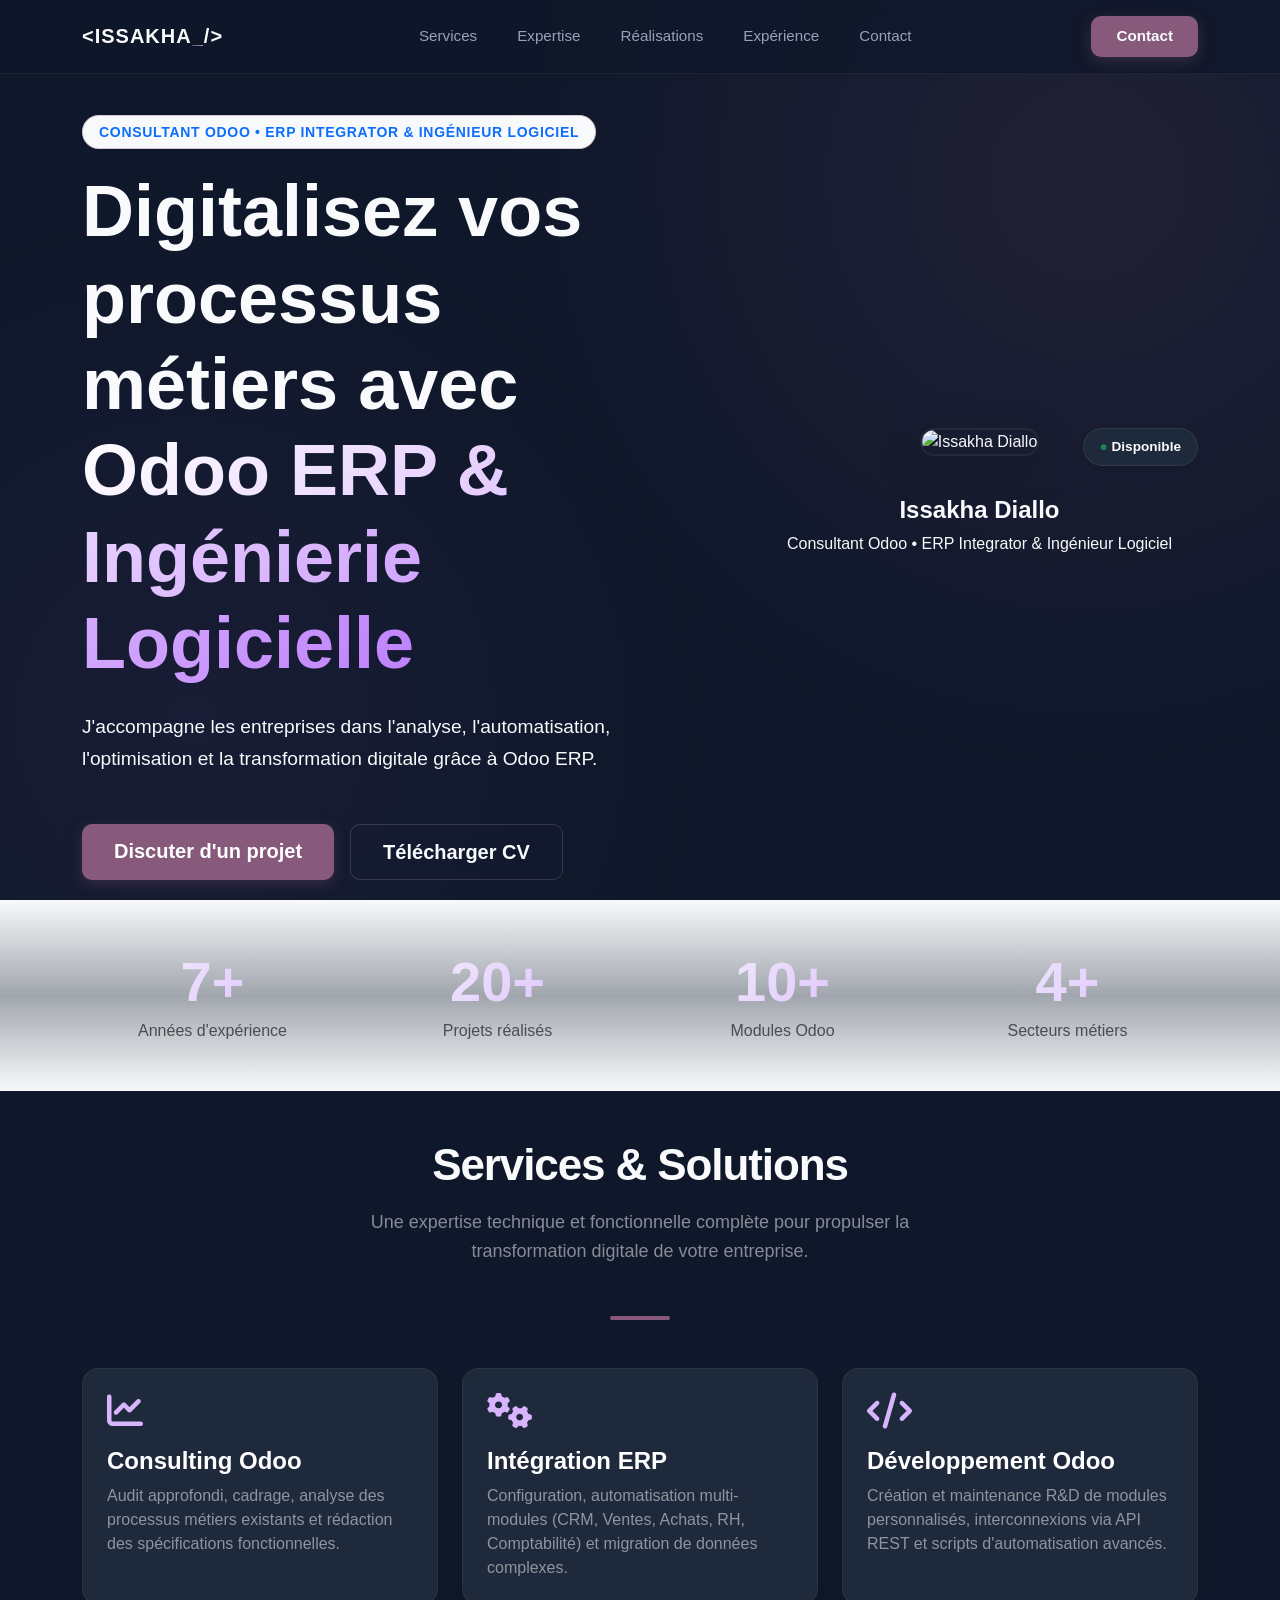
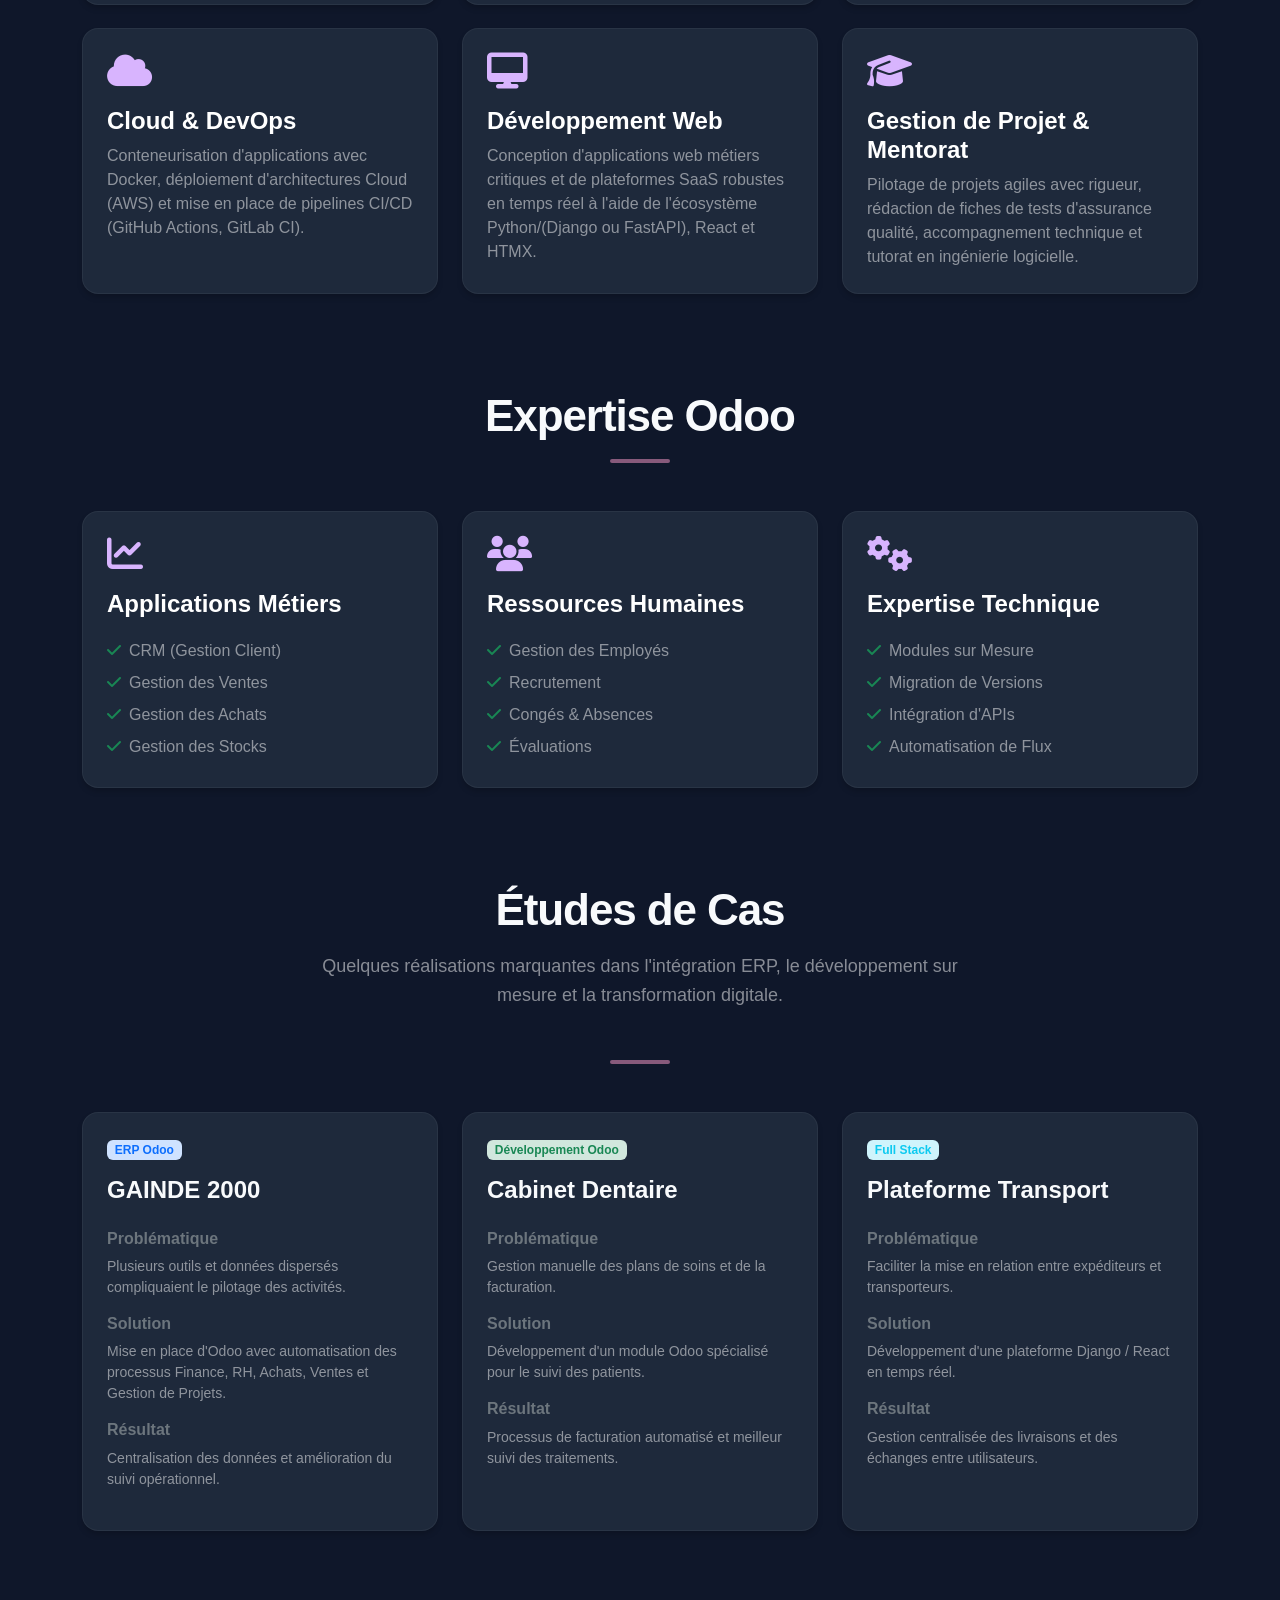
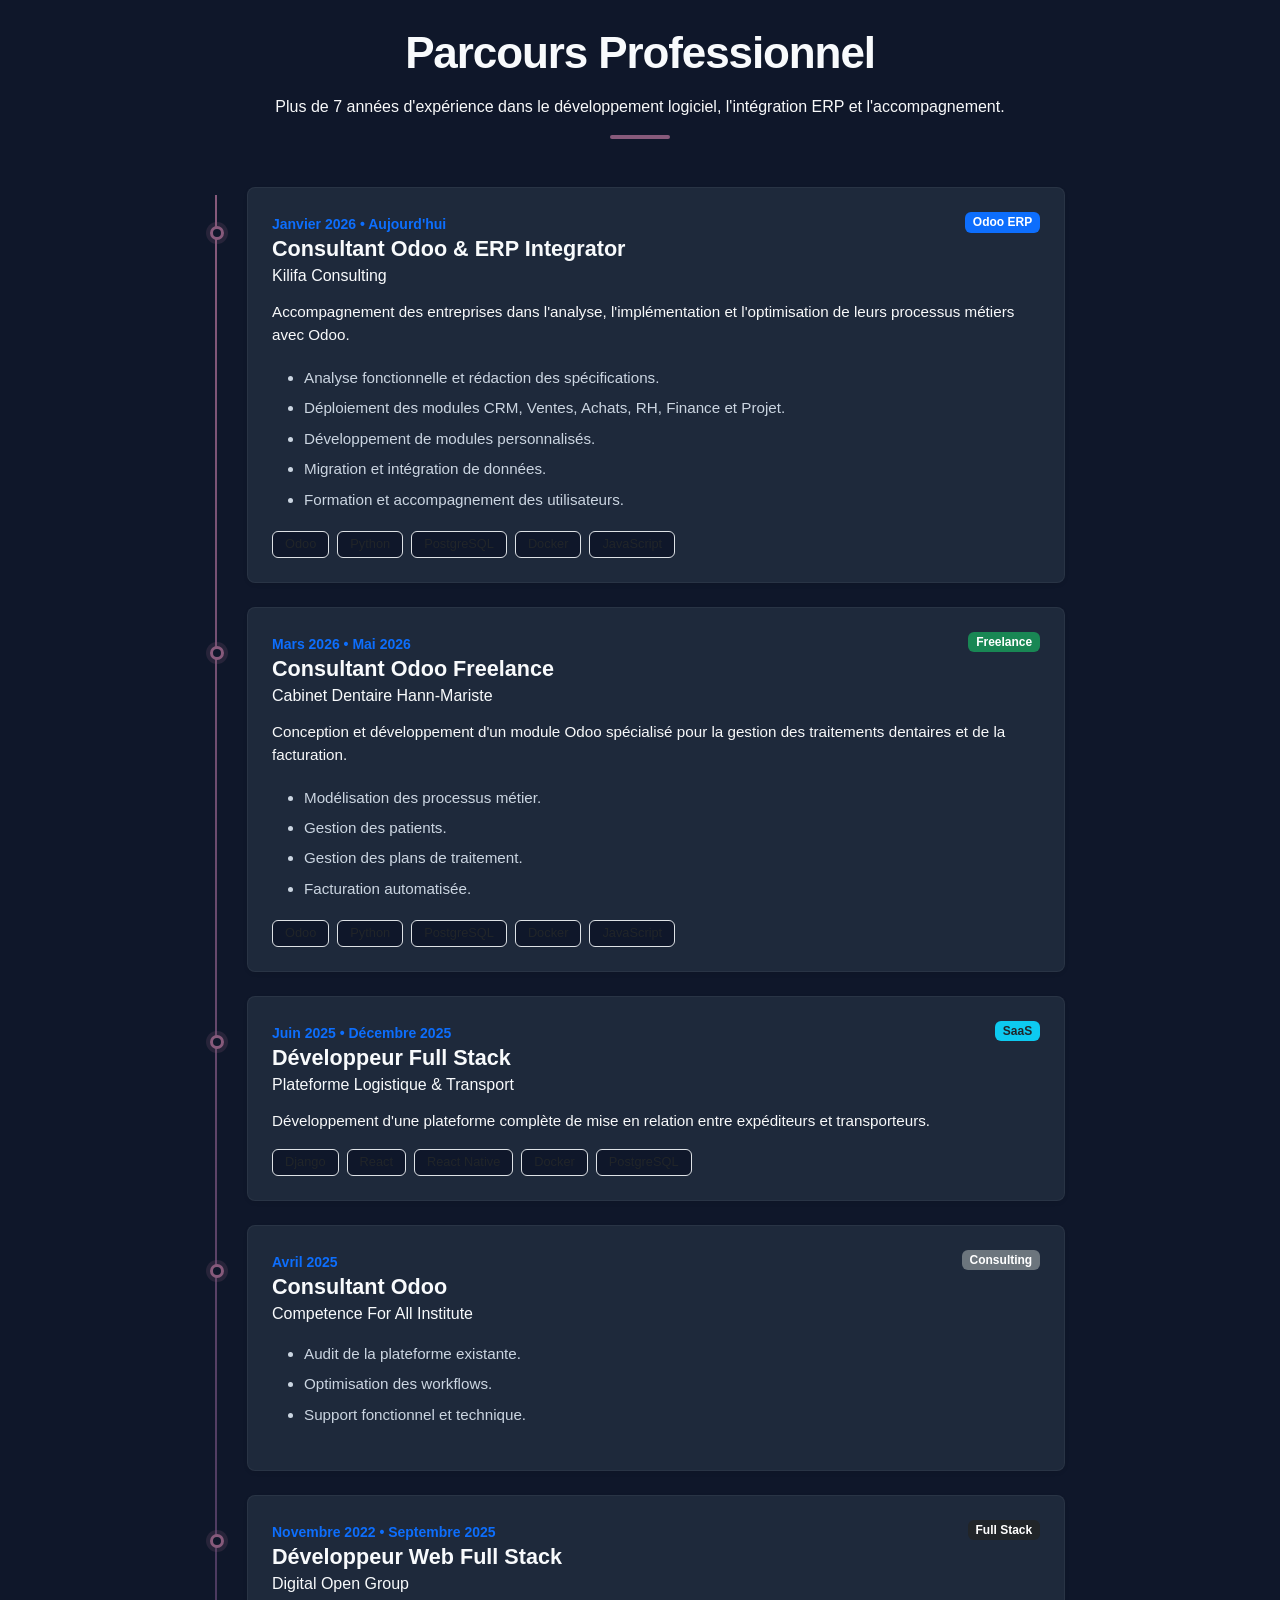
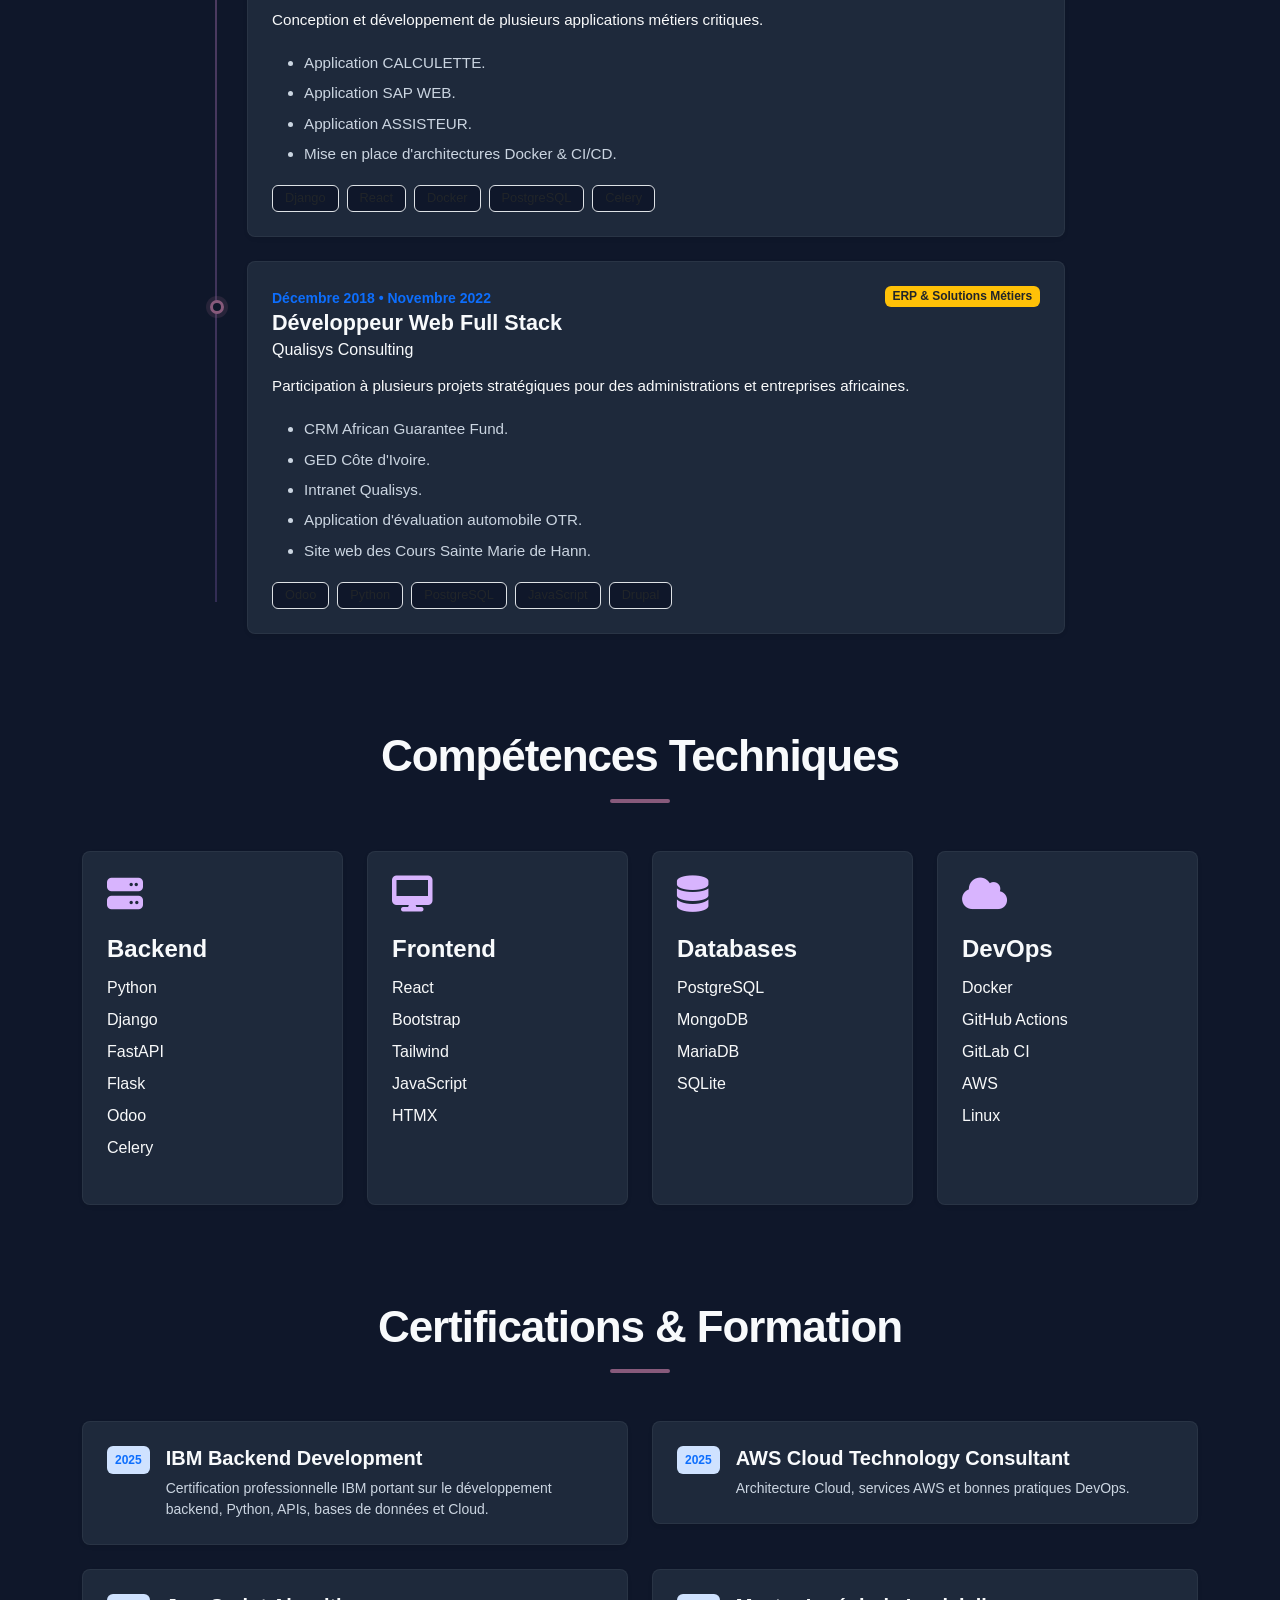
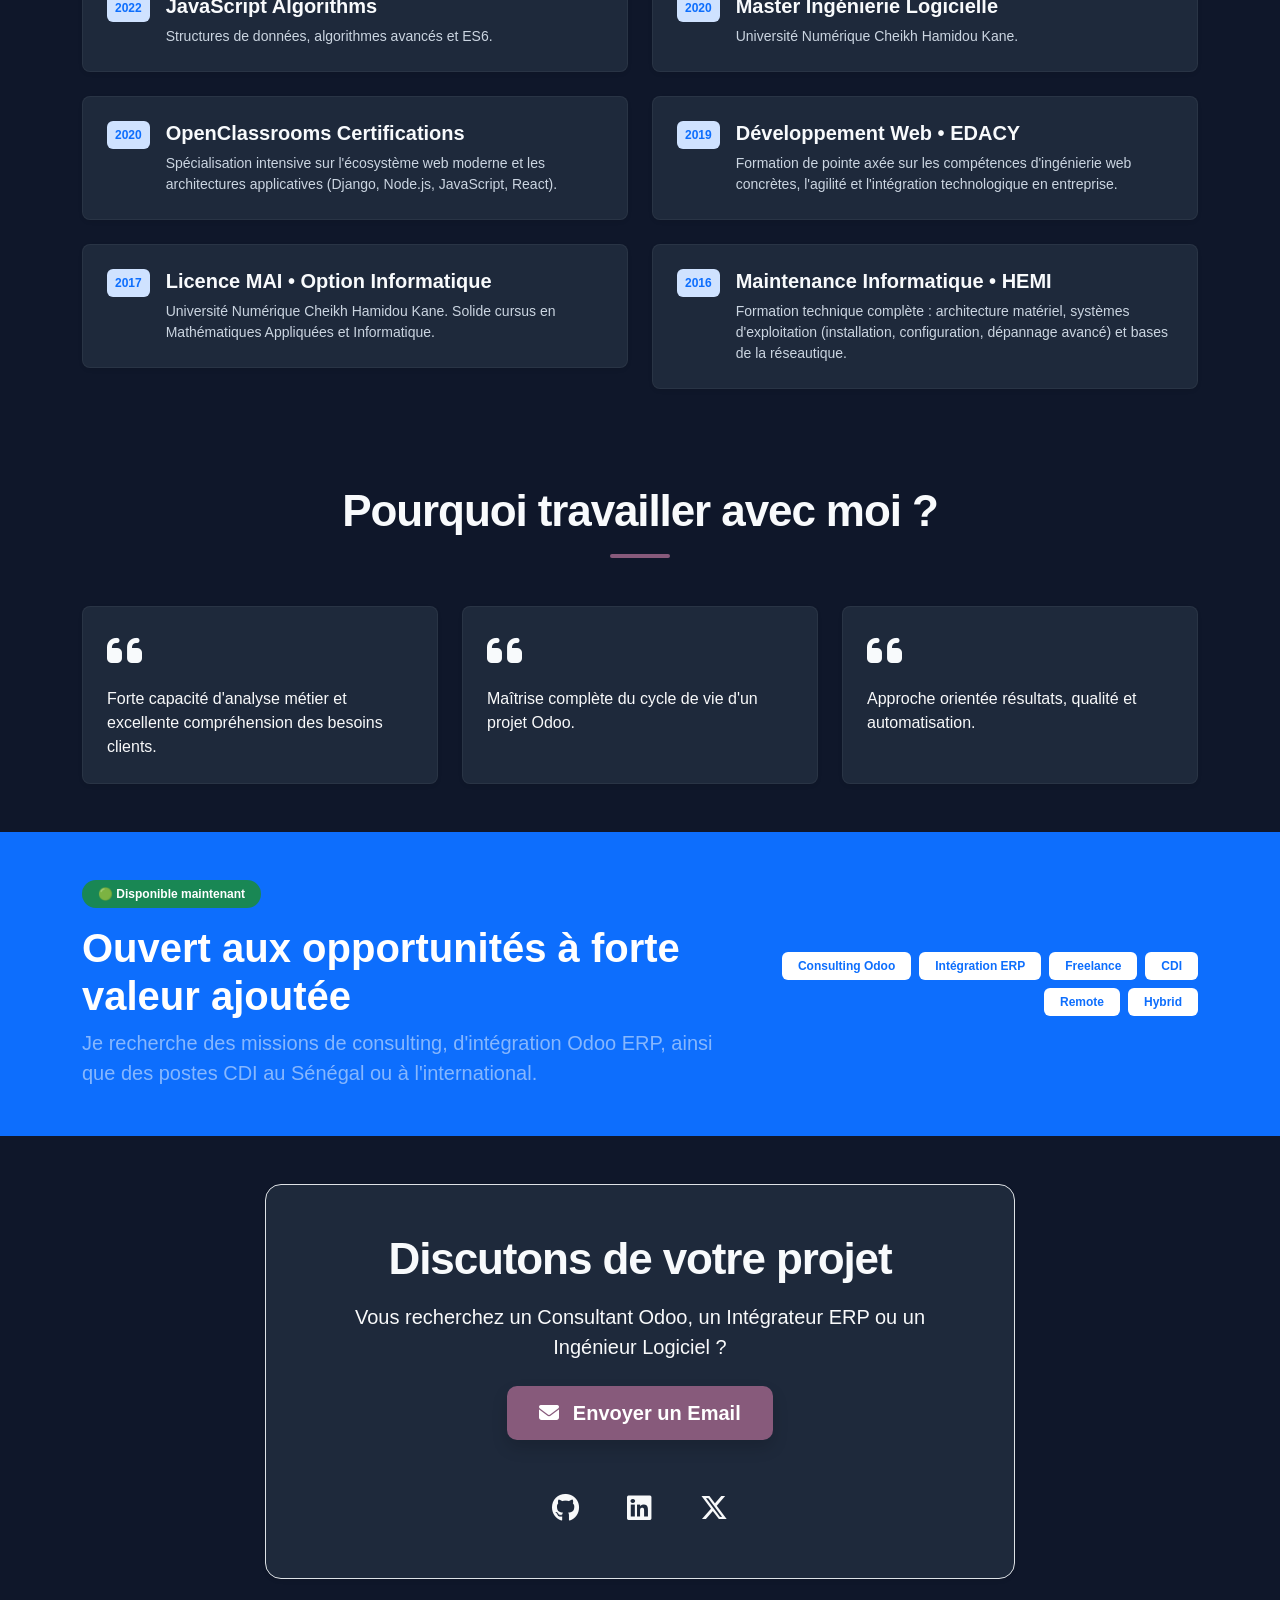
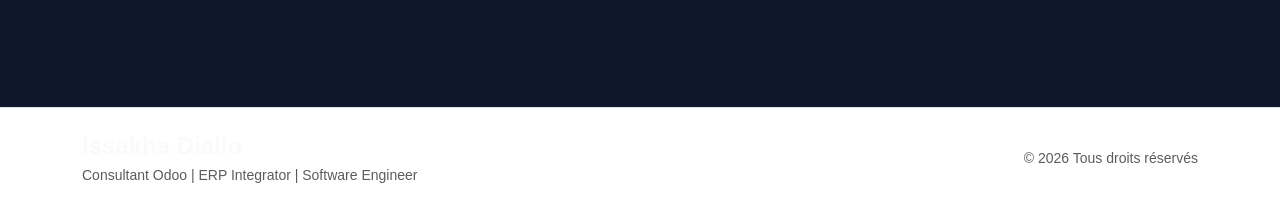
==== commit 4e46d432: "mini update" ====
--- a/index.html
+++ b/index.html
@@ -1,1272 +1,752 @@
 <!DOCTYPE html>
-<html lang="en">
+<html lang="fr">
 
 <head>
-  <meta charset="utf-8">
-  <meta name="viewport" content="width=device-width, initial-scale=1, shrink-to-fit=no">
-  <meta name="description" content="">
-  <meta name="author" content="">
-
-  <link rel="shortcut icon" href="img/arobase.png">
-  <title>Issakha</title>
-
-  <!-- Bootstrap Link-->
-  <link rel="stylesheet" href="https://unpkg.com/bootstrap@5.3.3/dist/css/bootstrap.min.css">
-  <link rel="stylesheet"
-    href="https://unpkg.com/bs-brain@2.0.4/tutorials/timelines/timeline-1/assets/css/timeline-1.css">
-
-  <!-- Global stylesheets -->
-  <link href="css/bootstrap/bootstrap.min.css" rel="stylesheet">
-  <link href="https://fonts.googleapis.com/css?family=Saira+Extra+Condensed:100,200,300,400,500,600,700,800,900"
-    rel="stylesheet">
-  <link href="https://fonts.googleapis.com/css?family=Open+Sans:300,300i,400,400i,600,600i,700,700i,800,800i"
-    rel="stylesheet">
-  <link href="font-awesome/css/font-awesome.min.css" rel="stylesheet">
-  <link href="css/devicons/css/devicons.min.css" rel="stylesheet">
-  <link href="css/simple-line-icons/css/simple-line-icons.css" rel="stylesheet">
-  <link href="css/style.css" rel="stylesheet">
-</head>
-
-<body id="page-top">
-
-  <nav class="navbar navbar-expand-sm navbar-dark bg-primary fixed-top" id="sideNav">
-
-    <button class="navbar-toggler" type="button" data-toggle="collapse" data-target="#navbarSupportedContent"
-      aria-controls="navbarSupportedContent" aria-expanded="false" aria-label="Toggle navigation">
-      <span class="navbar-toggler-icon"></span>
-    </button>
-    <a class="navbar-brand js-scroll-trigger" href="#page-top">
-      <!-- <span class="d-block d-lg-none  mx-0 px-0"><img src="img/dev.png" alt=""  width= "100px" height="25px" class="img-fluid"></span>-->
-      <span class="d-none d-lg-block">
-        <img class="img-fluid img-profile rounded-circle mx-auto mb-2" src="img/profil.jpg" alt="">
-      </span>
-    </a>
-    <div class="collapse navbar-collapse" id="navbarSupportedContent">
-      <ul class="navbar-nav">
-        <li class="nav-item">
-          <a class="nav-link js-scroll-trigger" href="#about">A propos</a>
-        </li>
-        <li class="nav-item">
-          <a class="nav-link js-scroll-trigger" href="#experience">Experience</a>
-        </li>
-        <li class="nav-item">
-          <a class="nav-link js-scroll-trigger" href="#portfolio">Portfolio</a>
-        </li>
-        <li class="nav-item">
-          <a class="nav-link js-scroll-trigger" href="#skills">Compétences</a>
-        </li>
-        <li class="nav-item">
-          <a class="nav-link js-scroll-trigger" href="#awards">Education</a>
-        </li>
-        <li class="nav-item">
-          <a class="nav-link js-scroll-trigger" href="#contact">Contact</a>
-        </li>
-      </ul>
-    </div>
-  </nav>
-
-  <main class="container-fluid p-0">
-
-    <!--====================================================
-    ABOUT
-    ======================================================-->
-    <section class="resume-section p-3 p-lg-5 d-flex d-column" id="about">
-
-      <div>
-
-        <h1 class="mb-0">Issakha<span class="text-primary">Diallo</span></h1>
-
-        <div class="subheading ">READY FOR THE NEXT
-          <a href="#">ONE</a>
-        </div>
-        <div class="animated-text mt-3 mb-5">
-          Je suis <span></span>
-        </div>
-
-        <p class="mb-5 mt-3" style="max-width: 500px;">Ingénieur logiciel expérimenté avec de nombreuses années
-          d'expérience. Je ne fait que m'améliorer et toujours passionné depuis le premier "Hello World"!</p>
-        <a href="mailto:issakha.dev@gmail.com">
-          <button type="button" class="btn btn-outline-primary btn-lg ">CONTACTEZ - MOI</button>
-        </a>
-        <ul class="list-inline list-social-icons mt-5 mb-0">
-
-          <li class="list-inline-item">
-            <a href="https://x.com/djo_vision">
-              <span class="fa-stack fa-lg">
-                <i class="fa fa-circle fa-stack-2x"></i>
-                <i class="fa fa-twitter fa-stack-1x fa-inverse"></i>
-              </span>
-            </a>
-          </li>
-          <li class="list-inline-item">
-            <a href="https://www.linkedin.com/in/alpha-issakha-diallo/">
-              <span class="fa-stack fa-lg">
-                <i class="fa fa-circle fa-stack-2x"></i>
-                <i class="fa fa-linkedin fa-stack-1x fa-inverse"></i>
-              </span>
-            </a>
-          </li>
-          <li class="list-inline-item">
-            <a href="https://github.com/Issakha5">
-              <span class="fa-stack fa-lg">
-                <i class="fa fa-circle fa-stack-2x"></i>
-                <i class="fa fa-github fa-stack-1x fa-inverse"></i>
-              </span>
-            </a>
-          </li>
-        </ul>
-      </div>
-    </section>
-
-    <!--====================================================
-    EXPERIENCE
-    ======================================================-->
-
-    <!-- Section Expérience Améliorée - PARTIE 1 -->
-    <section class="py-5 bg-light" id="experience">
-      <div class="container">
-        <!-- En-tête de section -->
-        <div class="row justify-content-center mb-5">
-          <div class="col-lg-8 text-center">
-            <h2 class="fw-bold text-dark display-5 mb-3">Expérience Professionnelle</h2>
-            <div class="mx-auto bg-primary rounded" style="width: 60px; height: 4px;"></div>
-          </div>
-        </div>
-
-        <!-- Conteneur de la Chronologie -->
-        <div class="row justify-content-center">
-          <div class="col-lg-10">
-            <div class="custom-timeline position-relative">
-
-              <!-- 1. KILIFA CONSULTING -->
-              <div class="timeline-card mb-5 bg-white p-4 rounded-3 shadow-sm border-start border-primary border-4">
-                <div
-                  class="d-flex flex-column flex-md-row justify-content-between align-items-start align-items-md-center mb-4">
-                  <div>
-                    <h3 class="h4 fw-bold text-dark mb-1">Développeur & Consultant Odoo</h3>
-                    <span class="text-muted fw-semibold text-uppercase fs-7">KILIFA CONSULTING (En Ligne)</span>
-                  </div>
-                  <span class="badge bg-primary-subtle text-primary px-3 py-2 rounded-pill mt-2 mt-md-0 fw-bold">
-                    Janvier 2026 - Aujourd'hui
-                  </span>
-                </div>
-                <div class="project-list border-start ps-3 ms-1">
-                  <div class="mb-4">
-                    <h4 class="h5 fw-bold text-secondary mb-2">Responsabilités clés et réalisations</h4>
-                    <ul class="text-muted ps-3 mb-3">
-                      <li class="mb-1"><strong>Cadrage & Spécifications :</strong> Analyse approfondie des besoins
-                        clients et rédaction des spécifications fonctionnelles et techniques.</li>
-                      <li class="mb-1"><strong>Développement & R&D :</strong> Création et maintenance corrective de
-                        modules Odoo sur mesure.</li>
-                      <li class="mb-1"><strong>Déploiement & Data :</strong> Configuration des flux métiers natifs
-                        (Ventes, Achats, Comptabilité...) et migration de données complexes.</li>
-                      <li class="mb-1"><strong>Qualité & Accompagnement :</strong> Rédaction des fiches de tests pour
-                        sécuriser les déploiements et formation des utilisateurs clés.</li>
+    <meta charset="UTF-8">
+    <meta name="viewport" content="width=device-width, initial-scale=1.0">
+    
+    <link rel="icon" type="image/png" sizes="32x32" href="img/favicon.png">
+    <link rel="shortcut icon" href="img/favicon.png">
+
+    <title>
+        Issakha Diallo | Consultant Odoo & ERP Integrator
+    </title>
+
+    <meta name="description"
+        content="Consultant Odoo, ERP Integrator et Ingénieur Logiciel spécialisé dans la digitalisation des processus métiers.">
+
+        <!-- Stylesheets Premium & Légères -->
+    <!-- Bootstrap 5 : Structure et Grille Flexbox -->
+    <link rel="stylesheet" href="https://cdn.jsdelivr.net/npm/bootstrap@5.3.3/dist/css/bootstrap.min.css">
+    
+    <!-- FontAwesome : Icônes vectorielles légères -->
+    <link rel="stylesheet" href="https://cdnjs.cloudflare.com/ajax/libs/font-awesome/6.7.2/css/all.min.css">
+    
+    <!-- Google Fonts : Typographie optimisée Web -->
+    <link rel="stylesheet" href="https://googleapis.com">
+    
+    <!-- Ton Design Personnel -->
+    <link rel="stylesheet" href="css/style_refont.css">
+
+
+<body>
+
+     <!-- NAVBAR -->
+    <nav class="navbar navbar-expand-lg custom-navbar fixed-top py-3">
+        <div class="container">
+            <a class="navbar-brand fw-bold" href="#">&lt;ISSAKHA<span class="text-gradient">_</span>/&gt;</a>
+            <button class="navbar-toggler" type="button" data-bs-toggle="collapse" data-bs-target="#navbarNav" aria-controls="navbarNav" aria-expanded="false" aria-label="Toggle navigation">
+                <span class="navbar-toggler-icon"></span>
+            </button>
+            <div class="collapse navbar-collapse" id="navbarNav">
+                <ul class="navbar-nav mx-auto gap-2">
+                    <li class="nav-item"><a class="nav-link" href="#services">Services</a></li>
+                    <li class="nav-item"><a class="nav-link" href="#expertise">Expertise</a></li>
+                    <li class="nav-item"><a class="nav-link" href="#projects">Réalisations</a></li>
+                    <li class="nav-item"><a class="nav-link" href="#experience">Expérience</a></li>
+                    <li class="nav-item"><a class="nav-link" href="#contact">Contact</a></li>
+                </ul>
+                <a href="mailto:issakha.dev@gmail.com" class="btn btn-navbar px-4 py-2">Contact</a>
+            </div>
+        </div>
+    </nav>
+    
+<!-- HERO -->
+    <section class="hero d-flex align-items-center min-vh-100">
+        <div class="container">
+            <div class="row align-items-center g-5">
+                <div class="col-lg-7">
+                    <span class="hero-badge px-3 py-2 rounded-pill bg-light text-primary small fw-semibold">
+                        Consultant Odoo • ERP Integrator & Ingénieur Logiciel
+                    </span>
+                    <h1 class="display-2 fw-bold mt-4">
+                        Digitalisez vos processus métiers avec 
+                        <span class="gradient">Odoo ERP & Ingénierie Logicielle</span>
+                    </h1>
+                    <p class="lead text-light mt-4">
+                        J'accompagne les entreprises dans l'analyse, l'automatisation, l'optimisation et la transformation digitale grâce à Odoo ERP.
+                    </p>
+                    <div class="mt-5 d-flex gap-3 flex-wrap">
+                        <a href="#contact" class="btn btn-primary btn-lg px-4">Discuter d'un projet</a>
+                        <a href="CV_ISSAKHA_DIALLO.pdf" download="CV_Issakha_Diallo.pdf" class="btn btn-outline-secondary btn-lg px-4">Télécharger CV</a>
+                    </div>
+                </div>
+                <div class="col-lg-5">
+                    <div class="hero-photo-wrapper text-center position-relative">
+                        <img src="img/profil.jpg" class="hero-image img-fluid rounded-4 shadow-lg mb-4" alt="Issakha Diallo">
+                        <div class="hero-status-badge position-absolute top-0 end-0 bg-white shadow-sm px-3 py-2 rounded-pill">
+                            <span class="text-success">●</span> Disponible
+                        </div>
+                        <h4 class="fw-bold mt-3">Issakha Diallo</h4>
+                        <p class="text-light">Consultant Odoo • ERP Integrator & Ingénieur Logiciel</p>
+                    </div>
+                </div>
+            </div>
+        </div>
+    </section>
+
+    <!-- STATS -->
+    <section class="stats-section py-5 bg-light">
+        <div class="container">
+            <div class="row text-center g-4">
+                <div class="col-md-3 col-6">
+                    <h2 class="display-4 fw-bold text-primary">7+</h2>
+                    <p class="text-muted mb-0">Années d'expérience</p>
+                </div>
+                <div class="col-md-3 col-6">
+                    <h2 class="display-4 fw-bold text-primary">20+</h2>
+                    <p class="text-muted mb-0">Projets réalisés</p>
+                </div>
+                <div class="col-md-3 col-6">
+                    <h2 class="display-4 fw-bold text-primary">10+</h2>
+                    <p class="text-muted mb-0">Modules Odoo</p>
+                </div>
+                <div class="col-md-3 col-6">
+                    <h2 class="display-4 fw-bold text-primary">4+</h2>
+                    <p class="text-muted mb-0">Secteurs métiers</p>
+                </div>
+            </div>
+        </div>
+    </section>
+    
+         <!-- SERVICES -->
+    <section id="services" class="section py-5">
+        <div class="container">
+            <div class="text-center mb-5">
+                <h2 class="section-title fw-bold">Services & Solutions</h2>
+                <p class="section-subtitle text-white-50 mt-2">
+                    Une expertise technique et fonctionnelle complète pour propulser la transformation digitale de votre entreprise.
+                </p>
+                <div class="heading-line mx-auto"></div>
+            </div>
+            
+            <div class="row g-4">
+                <!-- 1. Consulting Odoo -->
+                <div class="col-lg-4 col-md-6">
+                    <div class="service-card p-4 h-100">
+                        <div class="icon-wrapper mb-3">
+                            <i class="fa-solid fa-chart-line"></i>
+                        </div>
+                        <h4 class="fw-bold text-white">Consulting Odoo</h4>
+                        <p class="text-white-50 mb-0">Audit approfondi, cadrage, analyse des processus métiers existants et rédaction des spécifications fonctionnelles.</p>
+                    </div>
+                </div>
+
+                <!-- 2. Intégration ERP & Core Modules -->
+                <div class="col-lg-4 col-md-6">
+                    <div class="service-card p-4 h-100">
+                        <div class="icon-wrapper mb-3">
+                            <i class="fa-solid fa-gears"></i>
+                        </div>
+                        <h4 class="fw-bold text-white">Intégration ERP</h4>
+                        <p class="text-white-50 mb-0">Configuration, automatisation multi-modules (CRM, Ventes, Achats, RH, Comptabilité) et migration de données complexes.</p>
+                    </div>
+                </div>
+
+                <!-- 3. Développement Odoo Sur-Mesure -->
+                <div class="col-lg-4 col-md-6">
+                    <div class="service-card p-4 h-100">
+                        <div class="icon-wrapper mb-3">
+                            <i class="fa-solid fa-code"></i>
+                        </div>
+                        <h4 class="fw-bold text-white">Développement Odoo</h4>
+                        <p class="text-white-50 mb-0">Création et maintenance R&D de modules personnalisés, interconnexions via API REST et scripts d'automatisation avancés.</p>
+                    </div>
+                </div>
+                <!-- 4. Cloud & DevOps -->
+                <div class="col-lg-4 col-md-6">
+                    <div class="service-card p-4 h-100">
+                        <div class="icon-wrapper mb-3">
+                            <i class="fa-solid fa-cloud"></i>
+                        </div>
+                        <h4 class="fw-bold text-white">Cloud & DevOps</h4>
+                        <p class="text-white-50 mb-0">Conteneurisation d'applications avec Docker, déploiement d'architectures Cloud (AWS) et mise en place de pipelines CI/CD (GitHub Actions, GitLab CI).</p>
+                    </div>
+                </div>
+
+                <!-- 5. Développement Web & SaaS -->
+                <div class="col-lg-4 col-md-6">
+                    <div class="service-card p-4 h-100">
+                        <div class="icon-wrapper mb-3">
+                            <i class="fa-solid fa-desktop"></i>
+                        </div>
+                        <h4 class="fw-bold text-white">Développement Web</h4>
+                        <p class="text-white-50 mb-0">Conception d'applications web métiers critiques et de plateformes SaaS robustes en temps réel à l'aide de l'écosystème Python/(Django ou FastAPI), React et HTMX.</p>
+                    </div>
+                </div>
+
+                <!-- 6. Gestion de Projet & Mentorat -->
+                <div class="col-lg-4 col-md-6">
+                    <div class="service-card p-4 h-100">
+                        <div class="icon-wrapper mb-3">
+                            <i class="fa-solid fa-graduation-cap"></i>
+                        </div>
+                        <h4 class="fw-bold text-white">Gestion de Projet & Mentorat</h4>
+                        <p class="text-white-50 mb-0">Pilotage de projets agiles avec rigueur, rédaction de fiches de tests d'assurance qualité, accompagnement technique et tutorat en ingénierie logicielle.</p>
+                    </div>
+                </div>
+            </div> <!-- Fin du row -->
+        </div> <!-- Fin du container -->
+    </section>
+
+        <!-- EXPERTISE -->
+    <section id="expertise" class="section py-5">
+        <div class="container">
+            <div class="text-center mb-5">
+                <h2 class="section-title fw-bold">Expertise Odoo</h2>
+                <div class="heading-line mx-auto"></div>
+            </div>
+            <div class="row g-4">
+                <!-- 1. Applications Métiers -->
+                <div class="col-md-4">
+                    <div class="expertise-card p-4 h-100">
+                        <div class="icon-wrapper mb-3">
+                            <i class="fa-solid fa-chart-line"></i>
+                        </div>
+                        <h4 class="fw-bold mb-3 text-white">Applications Métiers</h4>
+                        <ul class="list-unstyled text-white-50 lh-lg mb-0">
+                            <li><i class="fa-solid fa-check text-success me-2"></i>CRM (Gestion Client)</li>
+                            <li><i class="fa-solid fa-check text-success me-2"></i>Gestion des Ventes</li>
+                            <li><i class="fa-solid fa-check text-success me-2"></i>Gestion des Achats</li>
+                            <li><i class="fa-solid fa-check text-success me-2"></i>Gestion des Stocks</li>
+                        </ul>
+                    </div>
+                </div>
+
+                <!-- 2. Ressources Humaines -->
+                <div class="col-md-4">
+                    <div class="expertise-card p-4 h-100">
+                        <div class="icon-wrapper mb-3">
+                            <i class="fa-solid fa-users"></i>
+                        </div>
+                        <h4 class="fw-bold mb-3 text-white">Ressources Humaines</h4>
+                        <ul class="list-unstyled text-white-50 lh-lg mb-0">
+                            <li><i class="fa-solid fa-check text-success me-2"></i>Gestion des Employés</li>
+                            <li><i class="fa-solid fa-check text-success me-2"></i>Recrutement</li>
+                            <li><i class="fa-solid fa-check text-success me-2"></i>Congés & Absences</li>
+                            <li><i class="fa-solid fa-check text-success me-2"></i>Évaluations</li>
+                        </ul>
+                    </div>
+                </div>
+
+                <!-- 3. Expertise Technique -->
+                <div class="col-md-4">
+                    <div class="expertise-card p-4 h-100">
+                        <div class="icon-wrapper mb-3">
+                            <i class="fa-solid fa-gears"></i>
+                        </div>
+                        <h4 class="fw-bold mb-3 text-white">Expertise Technique</h4>
+                        <ul class="list-unstyled text-white-50 lh-lg mb-0">
+                            <li><i class="fa-solid fa-check text-success me-2"></i>Modules sur Mesure</li>
+                            <li><i class="fa-solid fa-check text-success me-2"></i>Migration de Versions</li>
+                            <li><i class="fa-solid fa-check text-success me-2"></i>Intégration d'APIs</li>
+                            <li><i class="fa-solid fa-check text-success me-2"></i>Automatisation de Flux</li>
+                        </ul>
+                    </div>
+                </div>
+            </div>
+        </div>
+    </section>
+
+    <!-- ETUDES DE CAS -->
+    <section id="projects" class="section py-5">
+        <div class="container">
+            <div class="text-center mb-5">
+                <h2 class="section-title fw-bold">Études de Cas</h2>
+                <p class="section-subtitle text-white-50 mt-2">
+                    Quelques réalisations marquantes dans l'intégration ERP, le développement sur mesure et la transformation digitale.
+                </p>
+                <div class="heading-line mx-auto"></div>
+            </div>
+                        <div class="row g-4">
+                <!-- GAINDE 2000 -->
+                <div class="col-lg-4">
+                    <div class="case-card p-4 h-100">
+                        <span class="badge bg-primary-subtle text-primary mb-3">ERP Odoo</span>
+                        <h4 class="fw-bold mb-4">GAINDE 2000</h4>
+                        <div class="case-block mb-3">
+                            <h6 class="fw-bold text-secondary">Problématique</h6>
+                            <p class="text-white-50 small">Plusieurs outils et données dispersés compliquaient le pilotage des activités.</p>
+                        </div>
+                        <div class="case-block mb-3">
+                            <h6 class="fw-bold text-secondary">Solution</h6>
+                            <p class="text-white-50 small">Mise en place d'Odoo avec automatisation des processus Finance, RH, Achats, Ventes et Gestion de Projets.</p>
+                        </div>
+                        <div class="case-block">
+                            <h6 class="fw-bold text-secondary">Résultat</h6>
+                            <p class="text-white-50 small text-success fw-medium">Centralisation des données et amélioration du suivi opérationnel.</p>
+                        </div>
+                    </div>
+                </div>
+                <!-- CABINET DENTAIRE -->
+                <div class="col-lg-4">
+                    <div class="case-card p-4 h-100">
+                        <span class="badge bg-success-subtle text-success mb-3">Développement Odoo</span>
+                        <h4 class="fw-bold mb-4">Cabinet Dentaire</h4>
+                        <div class="case-block mb-3">
+                            <h6 class="fw-bold text-secondary">Problématique</h6>
+                            <p class="text-white-50 small">Gestion manuelle des plans de soins et de la facturation.</p>
+                        </div>
+                        <div class="case-block mb-3">
+                            <h6 class="fw-bold text-secondary">Solution</h6>
+                            <p class="text-white-50 small">Développement d'un module Odoo spécialisé pour le suivi des patients.</p>
+                        </div>
+                        <div class="case-block">
+                            <h6 class="fw-bold text-secondary">Résultat</h6>
+                            <p class="text-white-50 small text-success fw-medium">Processus de facturation automatisé et meilleur suivi des traitements.</p>
+                        </div>
+                    </div>
+                </div>
+                <!-- TRANSPORT -->
+                <div class="col-lg-4">
+                    <div class="case-card p-4 h-100">
+                        <span class="badge bg-info-subtle text-info mb-3">Full Stack</span>
+                        <h4 class="fw-bold mb-4">Plateforme Transport</h4>
+                        <div class="case-block mb-3">
+                            <h6 class="fw-bold text-secondary">Problématique</h6>
+                            <p class="text-white-50 small">Faciliter la mise en relation entre expéditeurs et transporteurs.</p>
+                        </div>
+                        <div class="case-block mb-3">
+                            <h6 class="fw-bold text-secondary">Solution</h6>
+                            <p class="text-white-50 small">Développement d'une plateforme Django / React en temps réel.</p>
+                        </div>
+                        <div class="case-block">
+                            <h6 class="fw-bold text-secondary">Résultat</h6>
+                            <p class="text-white-50 small text-success fw-medium">Gestion centralisée des livraisons et des échanges entre utilisateurs.</p>
+                        </div>
+                    </div>
+                </div>
+            </div>
+        </div>
+    </section>
+
+    <!-- EXPERIENCE -->
+    <section id="experience" class="section experience-section py-5">
+        <div class="container">
+            <div class="text-center mb-5">
+                <h2 class="section-title fw-bold">Parcours Professionnel</h2>
+                <p class="text-light">Plus de 7 années d'expérience dans le développement logiciel, l'intégration ERP et l'accompagnement.</p>
+                <div class="heading-line mx-auto"></div>
+            </div>
+            <div class="timeline d-flex flex-column gap-4">
+                <!-- KILIFA -->
+                <div class="experience-card p-4 bg-white rounded-3 shadow-sm border">
+                    <div class="experience-header d-flex justify-content-between align-items-start flex-wrap gap-2 mb-3">
+                        <div>
+                            <span class="text-primary small fw-semibold block mb-1">Janvier 2026 • Aujourd'hui</span>
+                            <h3 class="h4 fw-bold mb-1">Consultant Odoo & ERP Integrator</h3>
+                            <h5 class="h6 text-light mb-0">Kilifa Consulting</h5>
+                        </div>
+                        <span class="badge bg-primary">Odoo ERP</span>
+                    </div>
+                    <p class="text-light">Accompagnement des entreprises dans l'analyse, l'implémentation et l'optimisation de leurs processus métiers avec Odoo.</p>
+                    <ul class="text-muted small lh-lg">
+                        <li>Analyse fonctionnelle et rédaction des spécifications.</li>
+                        <li>Déploiement des modules CRM, Ventes, Achats, RH, Finance et Projet.</li>
+                        <li>Développement de modules personnalisés.</li>
+                        <li>Migration et intégration de données.</li>
+                        <li>Formation et accompagnement des utilisateurs.</li>
                     </ul>
-                    <h5 class="h6 fw-bold text-dark mb-2">Projet clé : GAINDE 2000</h5>
-                    <ul class="text-muted ps-3 mb-3">
-                      <li class="mb-1"><strong>Implémentation :</strong> Transition d'un système fragmenté vers la mise
-                        en place intégrale d'Odoo pour centraliser l'ensemble des données.</li>
-                      <li class="mb-1"><strong>Automatisation Multi-Modules :</strong> Modélisation et automatisation
-                        des processus via le déploiement de Finance, RH, Achats, Ventes, Projets, etc.</li>
+                    <div class="tech-stack d-flex gap-2 flex-wrap mt-3">
+                        <span class="badge bg-light text-dark border">Odoo</span>
+                        <span class="badge bg-light text-dark border">Python</span>
+                        <span class="badge bg-light text-dark border">PostgreSQL</span>
+                        <span class="badge bg-light text-dark border">Docker</span>
+                        <span class="badge bg-light text-dark border">JavaScript</span>
+                    </div>
+                </div>
+                <!-- FREELANCE -->
+                <div class="experience-card p-4 bg-white rounded-3 shadow-sm border">
+                    <div class="experience-header d-flex justify-content-between align-items-start flex-wrap gap-2 mb-3">
+                        <div>
+                            <span class="text-primary small fw-semibold block mb-1">Mars 2026 • Mai 2026</span>
+                            <h3 class="h4 fw-bold mb-1">Consultant Odoo Freelance</h3>
+                            <h5 class="h6 text-light mb-0">Cabinet Dentaire Hann-Mariste</h5>
+                        </div>
+                        <span class="badge bg-success">Freelance</span>
+                    </div>
+                    <p class="text-light">Conception et développement d'un module Odoo spécialisé pour la gestion des traitements dentaires et de la facturation.</p>
+                    <ul class="text-muted small lh-lg">
+                        <li>Modélisation des processus métier.</li>
+                        <li>Gestion des patients.</li>
+                        <li>Gestion des plans de traitement.</li>
+                        <li>Facturation automatisée.</li>
                     </ul>
-                    <div class="d-flex flex-wrap gap-1">
-                      <span class="badge bg-light text-dark border">ERP Odoo</span>
-                      <span class="badge bg-light text-dark border">Python</span>
-                      <span class="badge bg-light text-dark border">PostgreSQL</span>
-                      <span class="badge bg-light text-dark border">JavaScript</span>
-                      <span class="badge bg-light text-dark border">XML</span>
-                      <span class="badge bg-light text-dark border">Docker</span>
-                    </div>
-                  </div>
-                </div>
-              </div>
-
-              <!-- 2. FREELANCE ODOO -->
-              <div class="timeline-card mb-5 bg-white p-4 rounded-3 shadow-sm border-start border-secondary border-4">
-                <div
-                  class="d-flex flex-column flex-md-row justify-content-between align-items-start align-items-md-center mb-4">
-                  <div>
-                    <h3 class="h4 fw-bold text-dark mb-1">Développeur Odoo</h3>
-                    <span class="text-muted fw-semibold text-uppercase fs-7">Freelance (En Ligne)</span>
-                  </div>
-                  <span class="badge bg-secondary-subtle text-secondary px-3 py-2 rounded-pill mt-2 mt-md-0 fw-bold">
-                    Mars 2026 - Mai 2026
-                  </span>
-                </div>
-                <div class="project-list border-start ps-3 ms-1">
-                  <div class="mb-0">
-                    <h4 class="h5 fw-bold text-secondary mb-2">Responsabilités clés et réalisations</h4>
-                    <ul class="text-muted ps-3 mb-3">
-                      <li class="mb-1"><strong>Analyse et développement :</strong> Création d'un module Odoo sur mesure
-                        adapté au workflow d'un cabinet dentaire.</li>
-                      <li class="mb-1"><strong>Métier & Soins :</strong> Modélisation de la structure de données pour le
-                        suivi des plans de traitement et des grilles tarifaires.</li>
-                      <li class="mb-1"><strong>Facturation :</strong> Extension du module natif account pour automatiser
-                        la génération des factures patients et le suivi des paiements.</li>
-                      <li class="mb-1"><strong>Support technique :</strong> Configuration et maintenance de
-                        l'environnement informatique.</li>
+                    <div class="tech-stack d-flex gap-2 flex-wrap mt-3">
+                        <span class="badge bg-light text-dark border">Odoo</span>
+                        <span class="badge bg-light text-dark border">Python</span>
+                        <span class="badge bg-light text-dark border">PostgreSQL</span>
+                        <span class="badge bg-light text-dark border">Docker</span>
+                        <span class="badge bg-light text-dark border">JavaScript</span>
+                    </div>
+                </div>
+                <!-- TRANSPORT -->
+                <div class="experience-card p-4 bg-white rounded-3 shadow-sm border">
+                    <div class="experience-header d-flex justify-content-between align-items-start flex-wrap gap-2 mb-3">
+                        <div>
+                            <span class="text-primary small fw-semibold block mb-1">Juin 2025 • Décembre 2025</span>
+                            <h3 class="h4 fw-bold mb-1">Développeur Full Stack</h3>
+                            <h5 class="h6 text-light mb-0">Plateforme Logistique & Transport</h5>
+                        </div>
+                        <span class="badge bg-info text-dark">SaaS</span>
+                    </div>
+                    <p class="text-light">Développement d'une plateforme complète de mise en relation entre expéditeurs et transporteurs.</p>
+                    <div class="tech-stack d-flex gap-2 flex-wrap mt-3">
+                        <span class="badge bg-light text-dark border">Django</span>
+                        <span class="badge bg-light text-dark border">React</span>
+                        <span class="badge bg-light text-dark border">React Native</span>
+                        <span class="badge bg-light text-dark border">Docker</span>
+                        <span class="badge bg-light text-dark border">PostgreSQL</span>
+                    </div>
+                </div>
+                <!-- COMPETENCE FOR ALL -->
+                <div class="experience-card p-4 bg-white rounded-3 shadow-sm border">
+                    <div class="experience-header d-flex justify-content-between align-items-start flex-wrap gap-2 mb-3">
+                        <div>
+                            <span class="text-primary small fw-semibold block mb-1">Avril 2025</span>
+                            <h3 class="h4 fw-bold mb-1">Consultant Odoo</h3>
+                            <h5 class="h6 text-muted mb-0">Competence For All Institute</h5>
+                        </div>
+                        <span class="badge bg-secondary">Consulting</span>
+                    </div>
+                    <ul class="text-muted small lh-lg mt-3">
+                        <li>Audit de la plateforme existante.</li>
+                        <li>Optimisation des workflows.</li>
+                        <li>Support fonctionnel et technique.</li>
                     </ul>
-                    <div class="d-flex flex-wrap gap-1">
-                      <span class="badge bg-light text-dark border">ERP Odoo</span>
-                      <span class="badge bg-light text-dark border">Python</span>
-                      <span class="badge bg-light text-dark border">PostgreSQL</span>
-                      <span class="badge bg-light text-dark border">JavaScript</span>
-                      <span class="badge bg-light text-dark border">XML</span>
-                      <span class="badge bg-light text-dark border">Docker</span>
-                    </div>
-                  </div>
-                </div>
-              </div>
-              <!-- Section Expérience Améliorée - PARTIE 2 -->
-              <!-- 3. FREELANCE WEB -->
-              <div class="timeline-card mb-5 bg-white p-4 rounded-3 shadow-sm border-start border-primary border-4">
-                <div
-                  class="d-flex flex-column flex-md-row justify-content-between align-items-start align-items-md-center mb-4">
-                  <div>
-                    <h3 class="h4 fw-bold text-dark mb-1">Développeur Web Full Stack</h3>
-                    <span class="text-muted fw-semibold text-uppercase fs-7">Freelance | Plateforme de Transport de
-                      Marchandises</span>
-                  </div>
-                  <span class="badge bg-primary-subtle text-primary px-3 py-2 rounded-pill mt-2 mt-md-0 fw-bold">
-                    Juin 2025 - Décembre 2025
-                  </span>
-                </div>
-                <div class="project-list border-start ps-3 ms-1">
-                  <div class="mb-0">
-                    <h4 class="h5 fw-bold text-secondary mb-2">Responsabilités clés et réalisations</h4>
-                    <p class="text-muted mb-3 ps-1">Conception et développement d'une plateforme complète de mise en
-                      relation pour l'expédition de marchandises (clients ↔ livreurs).</p>
-                    <div class="d-flex flex-wrap gap-1">
-                      <span class="badge bg-light text-dark border">Django REST Framework</span>
-                      <span class="badge bg-light text-dark border">WebSockets (Django Channels)</span>
-                      <span class="badge bg-light text-dark border">Celery</span>
-                      <span class="badge bg-light text-dark border">React</span>
-                      <span class="badge bg-light text-dark border">React Native</span>
-                      <span class="badge bg-light text-dark border">Docker</span>
-                      <span class="badge bg-light text-dark border">CI/CD GitHub Actions</span>
-                      <span class="badge bg-light text-dark border">PostgreSQL</span>
-                    </div>
-                  </div>
-                </div>
-              </div>
-
-              <!-- 4. COMPETENCE FOR ALL -->
-              <div class="timeline-card mb-5 bg-white p-4 rounded-3 shadow-sm border-start border-secondary border-4">
-                <div
-                  class="d-flex flex-column flex-md-row justify-content-between align-items-start align-items-md-center mb-4">
-                  <div>
-                    <h3 class="h4 fw-bold text-dark mb-1">Consultant Odoo</h3>
-                    <span class="text-muted fw-semibold text-uppercase fs-7">COMPETENCE FOR ALL - INSTITUT
-                      (Remote)</span>
-                  </div>
-                  <span class="badge bg-secondary-subtle text-secondary px-3 py-2 rounded-pill mt-2 mt-md-0 fw-bold">
-                    Avril 2025
-                  </span>
-                </div>
-                <div class="project-list border-start ps-3 ms-1">
-                  <div class="mb-0">
-                    <h4 class="h5 fw-bold text-secondary mb-2">Conseil et Optimisation de plateforme</h4>
-                    <ul class="text-muted ps-3 mb-0">
-                      <li class="mb-1">Analyse des processus existants pour optimiser la gestion d'Odoo.</li>
-                      <li class="mb-1">Amélioration du flux de travail et adoption des meilleures pratiques.</li>
-                      <li class="mb-1">Support technique et Configuration.</li>
+                </div>
+                <!-- DOG -->
+                <div class="experience-card p-4 bg-white rounded-3 shadow-sm border">
+                    <div class="experience-header d-flex justify-content-between align-items-start flex-wrap gap-2 mb-3">
+                        <div>
+                            <span class="text-primary small fw-semibold block mb-1">Novembre 2022 • Septembre 2025</span>
+                            <h3 class="h4 fw-bold mb-1">Développeur Web Full Stack</h3>
+                            <h5 class="h6 text-light mb-0">Digital Open Group</h5>
+                        </div>
+                        <span class="badge bg-dark">Full Stack</span>
+                    </div>
+                    <p class="text-light">Conception et développement de plusieurs applications métiers critiques.</p>
+                    <ul class="text-muted small lh-lg">
+                        <li>Application CALCULETTE.</li>
+                        <li>Application SAP WEB.</li>
+                        <li>Application ASSISTEUR.</li>
+                        <li>Mise en place d'architectures Docker & CI/CD.</li>
                     </ul>
-                  </div>
-                </div>
-              </div>
-
-              <!-- 5. UNIVERSITE NUMERIQUE -->
-              <div class="timeline-card mb-5 bg-white p-4 rounded-3 shadow-sm border-start border-primary border-4">
-                <div
-                  class="d-flex flex-column flex-md-row justify-content-between align-items-start align-items-md-center mb-4">
-                  <div>
-                    <h3 class="h4 fw-bold text-dark mb-1">Tuteur en Algorithme et Programmation</h3>
-                    <span class="text-muted fw-semibold text-uppercase fs-7">UNIVERSITÉ NUMÉRIQUE CHEIKH HAMIDOU KANE
-                      (Dakar, Sénégal - Temps partiel)</span>
-                  </div>
-                  <span class="badge bg-primary-subtle text-primary px-3 py-2 rounded-pill mt-2 mt-md-0 fw-bold">
-                    Juin 2024 - Décembre 2025
-                  </span>
-                </div>
-                <div class="project-list border-start ps-3 ms-1">
-                  <div class="mb-0">
-                    <h4 class="h5 fw-bold text-secondary mb-2">Responsabilités clés et réalisations</h4>
-                    <ul class="text-muted ps-3 mb-0">
-                      <li class="mb-1">Encadrement des étudiants dans la compréhension des concepts fondamentaux de
-                        l'algorithmique et de la programmation.</li>
-                      <li class="mb-1">Animation d'ateliers pratiques pour renforcer les compétences en développement
-                        logiciel.</li>
-                      <li class="mb-1">Aide à la réalisation de projets académiques complexes.</li>
+                    <div class="tech-stack d-flex gap-2 flex-wrap mt-3">
+                        <span class="badge bg-light text-dark border">Django</span>
+                        <span class="badge bg-light text-dark border">React</span>
+                        <span class="badge bg-light text-dark border">Docker</span>
+                        <span class="badge bg-light text-dark border">PostgreSQL</span>
+                        <span class="badge bg-light text-dark border">Celery</span>
+                    </div>
+                </div>
+                <!-- QUALISYS -->
+                <div class="experience-card p-4 bg-white rounded-3 shadow-sm border">
+                    <div class="experience-header d-flex justify-content-between align-items-start flex-wrap gap-2 mb-3">
+                        <div>
+                            <span class="text-primary small fw-semibold block mb-1">Décembre 2018 • Novembre 2022</span>
+                            <h3 class="h4 fw-bold mb-1">Développeur Web Full Stack</h3>
+                            <h5 class="h6 text-muted mb-0">Qualisys Consulting</h5>
+                        </div>
+                        <span class="badge bg-warning text-dark">ERP & Solutions Métiers</span>
+                    </div>
+                    <p class="text-light">Participation à plusieurs projets stratégiques pour des administrations et entreprises africaines.</p>
+                    <ul class="text-muted small lh-lg">
+                        <li>CRM African Guarantee Fund.</li>
+                        <li>GED Côte d'Ivoire.</li>
+                        <li>Intranet Qualisys.</li>
+                        <li>Application d'évaluation automobile OTR.</li>
+                        <li>Site web des Cours Sainte Marie de Hann.</li>
                     </ul>
-                  </div>
-                </div>
-              </div>
-              <!-- Section Expérience Améliorée - PARTIE 3 -->
-              <!-- 6. DIGITAL OPEN GROUP -->
-              <div class="timeline-card mb-5 bg-white p-4 rounded-3 shadow-sm border-start border-secondary border-4">
-                <div
-                  class="d-flex flex-column flex-md-row justify-content-between align-items-start align-items-md-center mb-4">
-                  <div>
-                    <h3 class="h4 fw-bold text-dark mb-1">Développeur Web Full Stack</h3>
-                    <span class="text-muted fw-semibold text-uppercase fs-7">DIGITAL OPEN GROUP</span>
-                  </div>
-                  <span class="badge bg-secondary-subtle text-secondary px-3 py-2 rounded-pill mt-2 mt-md-0 fw-bold">
-                    Novembre 2022 - Septembre 2025
-                  </span>
-                </div>
-                <div class="project-list border-start ps-3 ms-1">
-                  <div class="mb-4">
-                    <h4 class="h5 fw-bold text-secondary mb-2">Projet : CALCULETTE</h4>
-                    <p class="text-muted mb-2">Conception et développement d’une application pour la gestion des
-                      enquêtes préalables post-intervention afin d’évaluer les risques pour les agents exécutants.</p>
-                    <div class="d-flex flex-wrap gap-1">
-                      <span class="badge bg-light text-dark border">Django</span>
-                      <span class="badge bg-light text-dark border">Docker</span>
-                      <span class="badge bg-light text-dark border">PostgreSQL</span>
-                      <span class="badge bg-light text-dark border">Bootstrap</span>
-                      <span class="badge bg-light text-dark border">GitLab CI</span>
-                    </div>
-                  </div>
-                  <div class="mb-4">
-                    <h4 class="h5 fw-bold text-secondary mb-2">Projet : SAP WEB</h4>
-                    <p class="text-muted mb-2">Conception et développement d'une application web pour la gestion des
-                      clients, des fichiers, et des rendez-vous. Réorganisation, restructuration et amélioration du code
-                      via des tests unitaires.</p>
-                    <div class="d-flex flex-wrap gap-1">
-                      <span class="badge bg-light text-dark border">Django</span>
-                      <span class="badge bg-light text-dark border">Django Rest</span>
-                      <span class="badge bg-light text-dark border">Docker</span>
-                      <span class="badge bg-light text-dark border">PostgreSQL</span>
-                      <span class="badge bg-light text-dark border">ReactJs</span>
-                      <span class="badge bg-light text-dark border">GitHub Actions</span>
-                    </div>
-                  </div>
-                  <div class="mb-0">
-                    <h4 class="h5 fw-bold text-secondary mb-2">Projet : ASSISTEUR</h4>
-                    <p class="text-muted mb-2">Conception et développement d’une application pour la gestion des emails
-                      (réception, parsing, envoi automatique des emails appropriés) provenant des organismes de
-                      financement (Assurances, mutuelles de santé, etc.).</p>
-                    <div class="d-flex flex-wrap gap-1">
-                      <span class="badge bg-light text-dark border">Django</span>
-                      <span class="badge bg-light text-dark border">Docker</span>
-                      <span class="badge bg-light text-dark border">PostgreSQL</span>
-                      <span class="badge bg-light text-dark border">Celery</span>
-                      <span class="badge bg-light text-dark border">HTMX</span>
-                      <span class="badge bg-light text-dark border">Bootstrap</span>
-                      <span class="badge bg-light text-dark border">GitLab CI</span>
-                    </div>
-                  </div>
-                </div>
-              </div>
-
-              <!-- 7. QUALISYS-CONSULTING -->
-              <div class="timeline-card mb-0 bg-white p-4 rounded-3 shadow-sm border-start border-primary border-4">
-                <div
-                  class="d-flex flex-column flex-md-row justify-content-between align-items-start align-items-md-center mb-4">
-                  <div>
-                    <h3 class="h4 fw-bold text-dark mb-1">Développeur Web Full Stack</h3>
-                    <span class="text-muted fw-semibold text-uppercase fs-7">QUALISYS-CONSULTING</span>
-                  </div>
-                  <span class="badge bg-primary-subtle text-primary px-3 py-2 rounded-pill mt-2 mt-md-0 fw-bold">
-                    Décembre 2018 - Novembre 2022
-                  </span>
-                </div>
-                <div class="project-list border-start ps-3 ms-1">
-                  <div class="mb-4">
-                    <h4 class="h5 fw-bold text-secondary mb-2">AFRICAN GUARANTEE FUND</h4>
-                    <p class="text-muted mb-2">Conception et développement d’un système de gestion de la relation client
-                      (CRM) intégrant la gestion des risques liés au débiteur, son secteur et son pays. Développement
-                      des fiches de tests.</p>
-                    <div class="d-flex flex-wrap gap-1">
-                      <span class="badge bg-light text-dark border">ERP Odoo</span>
-                      <span class="badge bg-light text-dark border">PostgreSQL</span>
-                      <span class="badge bg-light text-dark border">Python</span>
-                      <span class="badge bg-light text-dark border">JavaScript</span>
-                    </div>
-                  </div>
-                  <div class="mb-4">
-                    <h4 class="h5 fw-bold text-secondary mb-2">SITE WEB COURS SAINTE MARIE DE HANN</h4>
-                    <p class="text-muted mb-2">Conception et développement d’une plateforme web pour les cours Sainte
-                      Marie de Hann afin d'offrir plus de visibilité sur les activités de l’établissement.</p>
-                    <div class="d-flex flex-wrap gap-1">
-                      <span class="badge bg-light text-dark border">Drupal</span>
-                      <span class="badge bg-light text-dark border">PHP</span>
-                      <span class="badge bg-light text-dark border">MariaDB</span>
-                    </div>
-                  </div>
-                  <div class="mb-4">
-                    <h4 class="h5 fw-bold text-secondary mb-2">ÉVALUATION DES VOITURES D’OCCASION OTR</h4>
-                    <p class="text-muted mb-2">Conception et développement d’une application web pour l’évaluation des
-                      voitures d’occasion entrant dans le territoire Togolais pour le compte de la douane.</p>
-                    <div class="d-flex flex-wrap gap-1">
-                      <span class="badge bg-light text-dark border">ERP Odoo</span>
-                      <span class="badge bg-light text-dark border">PostgreSQL</span>
-                      <span class="badge bg-light text-dark border">Python</span>
-                      <span class="badge bg-light text-dark border">JavaScript</span>
-                    </div>
-                  </div>
-                  <div class="mb-4">
-                    <h4 class="h5 fw-bold text-secondary mb-2">GED CÔTE D’IVOIRE</h4>
-                    <p class="text-muted mb-2">Conception et développement d’une application de gestion électronique des
-                      documents (GED) pour le compte de la douane ivoirienne.</p>
-                    <div class="d-flex flex-wrap gap-1">
-                      <span class="badge bg-light text-dark border">ERP Odoo</span>
-                      <span class="badge bg-light text-dark border">PostgreSQL</span>
-                      <span class="badge bg-light text-dark border">Python</span>
-                      <span class="badge bg-light text-dark border">JavaScript</span>
-                      <span class="badge bg-light text-dark border">Alfresco</span>
-                    </div>
-                  </div>
-                  <div class="mb-0">
-                    <h4 class="h5 fw-bold text-secondary mb-2">INTRANET QUALISYS</h4>
-                    <p class="text-muted mb-2">Conception et développement d’une application web pour la gestion interne
-                      des procédures de travail des différents départements de Qualisys Consulting.</p>
-                    <div class="d-flex flex-wrap gap-1">
-                      <span class="badge bg-light text-dark border">ERP Odoo</span>
-                      <span class="badge bg-light text-dark border">PostgreSQL</span>
-                      <span class="badge bg-light text-dark border">Python</span>
-                      <span class="badge bg-light text-dark border">JavaScript</span>
-                    </div>
-                  </div>
-                </div>
-              </div>
-
-            </div>
-          </div>
-        </div>
-      </div>
-    </section>
-
-    <!--====================================================
-        PORTFOLIO
-        ======================================================-->
-    <section class="resume-section p-3 p-lg-5 d-flex flex-column" id="portfolio">
-      <div class="row my-auto">
-        <div class="col-12">
-          <h2 class="  text-center">Portfolio</h2>
-          <div class="mb-5 heading-border"></div>
-        </div>
-        <div class="col-md-12">
-          <div class="port-head-cont">
-            <button class="btn btn-general btn-green filter-b" data-filter="all">All</button>
-            <button class="btn btn-general btn-green filter-b" data-filter="consulting">Application Metier</button>
-            <button class="btn btn-general btn-green filter-b" data-filter="finance">Web Apps</button>
-            <!--<button class="btn btn-general btn-green filter-b" data-filter="marketing">Database Design</button> -->
-          </div>
-        </div>
-      </div>
-      <div class="row my-auto">
-        <div class="col-sm-4 portfolio-item filter finance">
-          <a class="portfolio-link" href="#portfolioModal4" data-toggle="modal">
-            <div class="caption-port">
-              <div class="caption-port-content">
-                <i class="fa fa-search-plus fa-3x"></i>
-              </div>
-            </div>
-            <img class="img-fluid" src="img/portfolio/p-4.jpg" alt="">
-          </a>
-        </div>
-        <!--<div class="col-sm-4 portfolio-item filter marketing">
-              <a class="portfolio-link" href="#portfolioModal5" data-toggle="modal">
-                <div class="caption-port">
-                  <div class="caption-port-content">
-                    <i class="fa fa-search-plus fa-3x"></i>
-                  </div>
-                </div>
-                <img class="img-fluid" src="img/portfolio/BD.png" alt="">
-              </a>
-            </div>-->
-        <div class="col-sm-4 portfolio-item filter consulting">
-          <a class="portfolio-link" href="#portfolioModal6" data-toggle="modal">
-            <div class="caption-port">
-              <div class="caption-port-content">
-                <i class="fa fa-search-plus fa-3x"></i>
-              </div>
-            </div>
-            <img class="img-fluid" src="img/portfolio/calculette.png" alt="">
-          </a>
-        </div>
-        <div class="col-sm-4 portfolio-item filter consulting">
-          <a class="portfolio-link" href="#portfolioModal7" data-toggle="modal">
-            <div class="caption-port">
-              <div class="caption-port-content">
-                <i class="fa fa-search-plus fa-3x"></i>
-              </div>
-            </div>
-            <img class="img-fluid" src="img/portfolio/auxilife.png" alt="">
-          </a>
-        </div>
-        <div class="col-sm-4 portfolio-item filter consulting">
-          <a class="portfolio-link" href="#portfolioModal8" data-toggle="modal">
-            <div class="caption-port">
-              <div class="caption-port-content">
-                <i class="fa fa-search-plus fa-3x"></i>
-              </div>
-            </div>
-            <img class="img-fluid" src="img/portfolio/qualisys.png" alt="">
-          </a>
-        </div>
-        <div class="col-sm-4 portfolio-item filter finance">
-          <a class="portfolio-link" href="#portfolioModal9" data-toggle="modal">
-            <div class="caption-port">
-              <div class="caption-port-content">
-                <i class="fa fa-search-plus fa-3x"></i>
-              </div>
-            </div>
-            <img class="img-fluid" src="img/portfolio/mariste.png" alt="">
-          </a>
-        </div>
-        <!--<div class="col-sm-4 portfolio-item filter marketing">
-              <a class="portfolio-link" href="#portfolioModal1" data-toggle="modal">
-                <div class="caption-port">
-                  <div class="caption-port-content">
-                    <i class="fa fa-search-plus fa-3x"></i>
-                  </div>
-                </div>
-                <img class="img-fluid" src="img/portfolio/ecommerce_db.png" alt="">
-              </a>
-            </div>
-            <div class="col-sm-4 portfolio-item filter marketing">
-              <a class="portfolio-link" href="#portfolioModal2" data-toggle="modal">
-                <div class="caption-port">
-                  <div class="caption-port-content">
-                    <i class="fa fa-search-plus fa-3x"></i>
-                  </div>
-                </div>
-                <img class="img-fluid" src="img/portfolio/mysql-inventory-database-design.png" alt="">
-              </a>
-            </div>-->
-        <div class="col-sm-4 portfolio-item filter finance">
-          <a class="portfolio-link" href="#portfolioModal3" data-toggle="modal">
-            <div class="caption-port">
-              <div class="caption-port-content">
-                <i class="fa fa-search-plus fa-3x"></i>
-              </div>
-            </div>
-            <img class="img-fluid" src="img/portfolio/pp.png" alt="">
-          </a>
-        </div>
-      </div>
-    </section>
-
-    <!--====================================================
-        SKILLS
-        ======================================================-->
-    <section class=" d-flex flex-column" id="skills">
-      <div class="p-lg-5 p-3 skill-cover">
-        <h3 class="text-center text-white">Coding Skills</h3>
-        <div class="row text-center my-auto ">
-          <div class="col-md-3 col-sm-6">
-            <div class="skill-item">
-              <p>LANGUAGES</p>
-              <i class="fa fa-code fa-5x"></i>
-              <p>Python</p>
-              <p>JavaScript</p>
-              <p>PHP</p>
-              <p>SQL</p>
-              <p>HTML5</p>
-              <p>CSS3</p>
-            </div>
-          </div>
-          <div class="col-md-3 col-sm-6">
-            <div class="skill-item">
-              <p>FRONTEND</p>
-              <i class="fa fa-desktop fa-5x"></i>
-              <p>React</p>
-              <p>Bootstrap</p>
-              <p>Tailwind</p>
-              <p>HTMX</p>
-              <p>JQuery</p>
-              <p>WordPress</p>
-              <p>Drupal</p>
-            </div>
-          </div>
-          <div class="col-md-3 col-sm-6">
-            <div class="skill-item">
-              <p>BACKEND</p>
-              <!-- <i class="fa fa-database fa-5x"></i> -->
-              <i class="fa fa-server fa-5x"></i>
-              <p>Django</p>
-              <p>Odoo</p>
-              <p>Flask</p>
-              <p>FastAPI</p>
-              <p>Celery</p>
-              <p>PostgreSQL</p>
-              <p>MongoDB</p>
-              <p>SQLite</p>
-
-            </div>
-          </div>
-          <div class="col-md-3 col-sm-6">
-            <div class="skill-item">
-              <p>OUTILS</p>
-              <i class="fa fa-gears fa-5x"></i>
-              <p>CI/CD</p>
-              <p>Github Actions</p>
-              <p>GitLab CI</p>
-              <p>Docker</p>
-              <p>Bash</p>
-              <p>Drawdb</p>
-              <p>Dbdiagram</p>
-            </div>
-          </div>
-        </div>
-      </div>
-    </section>
-    <!-- Section: Links -->
-
-
-    <!--====================================================
-        AWARDS
-        ======================================================-->
-    <section class="resume-section p-3 p-lg-5 d-flex flex-column" id="awards">
-      <div class="row my-auto">
-        <div class="col-12">
-          <h2 class="  text-center">Education & Certification</h2>
-          <div class="mb-5 heading-border"></div>
-        </div>
-        <div class="main-award" id="award-box">
-          <div class="award">
-            <div class="award-icon"></div>
-            <div class="award-content">
-              <span class="date">Janvier 2025 - Avril 2025</span>
-              <h5 class="title">IBM Back End Development - IBM & COURSERA Certification</h5>
-              <p class="description"> Formation certifiante axée sur le développement de logiciels, la programmation
-                Python, le cloud computing, et plus encore, pour offrir une compréhension complète du développement
-                back-end. </p>
-            </div>
-          </div>
-          <div class="award">
-            <div class="award-icon"></div>
-            <div class="award-content">
-              <span class="date">Novembre 2024 - Janvier 2025</span>
-              <h5 class="title">AWS Cloud Technology Consultant - AWS & COURSERA Certification</h5>
-              <p class="description"> Certification professionnelle offerte par Amazon Web Services (AWS) qui valide les
-                compétences d'un consultant dans la conception, la mise en œuvre et la gestion de solutions cloud AWS.
-              </p>
-            </div>
-          </div>
-          <div class="award">
-            <div class="award-icon"></div>
-            <div class="award-content">
-              <span class="date">Fevrier 2022 - Juin 2022</span>
-              <h5 class="title">JavaScript Algorithms and Data Structures - FreeCodeCamp</h5>
-              <p class="description"> Formation sur les bases de la programmation en JavaScript, ainsi que les concepts
-                fondamentaux des algorithmes et des structures de données</p>
-            </div>
-          </div>
-          <div class="award">
-            <div class="award-icon"></div>
-            <div class="award-content">
-              <span class="date">Mars 2020 - Aout 2020</span>
-              <h5 class="title">Openclassroom Certifications</h5>
-              <p class="description"> Formation sur les technologies web tel que Django - Nodejs - JavaScript - React
-              </p>
-            </div>
-          </div>
-          <div class="award">
-            <div class="award-icon"></div>
-            <div class="award-content">
-              <span class="date">Juin 2018 - Decembre 2020</span>
-              <h5 class="title">Master - Université Numérique Cheikh Hamidou Kane</h5>
-              <p class="description"> Master en ingenierie logicielle</p>
-            </div>
-          </div>
-          <div class="award">
-            <div class="award-icon"></div>
-            <div class="award-content">
-              <span class="date">Aout 2018 - Juin 2019</span>
-              <h5 class="title">Développement Web - EDACY</h5>
-              <p class="description"> Formation de pointe sur les technologies web </p>
-            </div>
-          </div>
-          <div class="award">
-            <div class="award-icon"></div>
-            <div class="award-content">
-              <span class="date"> Septembre 2014 - Janvier 2018</span>
-              <h5 class="title">Licence - Université Numérique Cheikh Hamidou Kane</h5>
-              <p class="description">Licence en Mathématique Appliquée et Informatique option Informatique</p>
-            </div>
-          </div>
-        </div>
-      </div>
-    </section>
-
-    <!--====================================================
-        CONTACT
-        ======================================================-->
-    <section class="resume-section p-3 p-lg-5 d-flex flex-column" id="contact">
-      <div class="row my-auto text-center">
-        <div class="col-12">
-          <h2 class="text-center">Contactez-moi</h2>
-          <div class="mb-5 heading-border"></div>
-        </div>
-
-        <p class="lead">Je suis actuellement à l'écoute de nouvelles opportunités.<br>
-          N'hésitez pas à me contacter si vous souhaitez me recruter, me poser des questions ou simplement me dire
-          bonjour !</p>
-        <a href="mailto:issakha.dev@gmail.com" class="mt-4 mb-5">
-          <button type="button" class="btn btn-outline-primary btn-lg ">ENVOYEZ -MOI UN MAIL</button>
-        </a>
-      </div>
-      </div>
-    </section>
-
-    <section class=" d-flex flex-column" id="maps">
-      <div id="map">
-        <div class="map-responsive">
-          <iframe
-            src="https://www.google.com/maps/embed?pb=!1m18!1m12!1m3!1d194.67678809709795!2d-17.442793134924663!3d14.748266136448684!2m3!1f0!2f0!3f0!3m2!1i1024!2i768!4f13.1!3m3!1m2!1s0xec10dbf670af451%3A0xd7cb8a1d3d17dfe!2sMairie%20Patte%20d&#39;oie!5e1!3m2!1sfr!2ssn!4v1744111011814!5m2!1sfr!2ssn"
-            width="600" height="450" style="border:0;" allowfullscreen="" loading="lazy"
-            referrerpolicy="no-referrer-when-downgrade"></iframe>
-        </div>
-      </div>
-    </section>
-
-
-    </div>
-
-    <!--====================================================
-      PORTFOLIO MODALS
-      ======================================================-->
-    <!--<div class="portfolio-modal modal fade" id="portfolioModal1" tabindex="-1" role="dialog" aria-hidden="true" >
-        <div class="modal-dialog" role="document">
-          <div class="modal-content">
-            <div class="close-modal" data-dismiss="modal">
-              <div class="lr">
-                <div class="rl"></div>
-              </div>
-            </div>
-            <div class="container">
-              <div class="row">
-                <div class="modal-body">
-                  <div class="title-bar">
-                    <div class="col-md-12">
-                      <h2 class="text-center">Our Project</h2>
-                      <div class="heading-border"></div>
-                    </div>
-                  </div>
-                  <div class="row">
-                    <div class="col-md-6">
-                      <img class="img-fluid img-centered" src="img/portfolio/ecommerce_db.png" alt="">
-                    </div>
-                    <div class="col-md-6">
-                      <p>Our new Project every processes had become fragmented; meaning quality and service were inconsistent. This lack of standardization was adversely impacting operating costs, productivity and customer satisfaction. For several years now Payfast has worked strategically with innovations as a means of developing new solutions, products and services. In line with this vision, Success was approached to find new payments solutions to offer Payfast customers on their website, including open invoice and partial payments options.</p>
-                      <ul class="list-inline item-details">
-                        <li>Client:
-                          <strong>
-                            <a href="#">Techs Soft</a>
-                          </strong>
-                        </li>
-                        <li>Date:
-                          <strong>
-                            <a href="#">April 2018</a>
-                          </strong>
-                        </li>
-                        <li>Service:
-                          <strong>
-                            <a href="#">Web Development</a>
-                          </strong>
-                        </li>
-                      </ul>
-                      <button class="btn btn-general btn-white" type="button" data-dismiss="modal">
-                        <i class="fa fa-times"></i> Close
-                      </button>
-                    </div>
-                  </div>
-                </div>
-              </div>
-            </div>
-          </div>
-        </div>
-      </div>
-      <div class="portfolio-modal modal fade" id="portfolioModal2" tabindex="-1" role="dialog" aria-hidden="true">
-        <div class="modal-dialog" role="document">
-          <div class="modal-content">
-            <div class="close-modal" data-dismiss="modal">
-              <div class="lr">
-                <div class="rl"></div>
-              </div>
-            </div>
-            <div class="container">
-              <div class="row">
-                <div class="modal-body">
-                  <div class="title-bar">
-                    <div class="col-md-12">
-                      <h2 class="text-center">Our Project</h2>
-                      <div class="heading-border"></div>
-                    </div>
-                  </div>
-                  <div class="row">
-                    <div class="col-md-6">
-                      <img class="img-fluid img-centered" src="img/portfolio/mysql-inventory-database-design.png" alt="">
-                    </div>
-                    <div class="col-md-6">
-                      <p>Our new Project every processes had become fragmented; meaning quality and service were inconsistent. This lack of standardization was adversely impacting operating costs, productivity and customer satisfaction. For several years now Payfast has worked strategically with innovations as a means of developing new solutions, products and services. In line with this vision, Success was approached to find new payments solutions to offer Payfast customers on their website, including open invoice and partial payments options.</p>
-                      <ul class="list-inline item-details">
-                        <li>Client:
-                          <strong>
-                            <a href="#">Techs Soft</a>
-                          </strong>
-                        </li>
-                        <li>Date:
-                          <strong>
-                            <a href="#">April 2018</a>
-                          </strong>
-                        </li>
-                        <li>Service:
-                          <strong>
-                            <a href="#">Web Development</a>
-                          </strong>
-                        </li>
-                      </ul>
-                      <button class="btn btn-general btn-white" type="button" data-dismiss="modal">
-                        <i class="fa fa-times"></i> Close
-                      </button>
-                    </div>
-                  </div>
-                </div>
-              </div>
-            </div>
-          </div>
-        </div>
-      </div>-->
-    <div class="portfolio-modal modal fade" id="portfolioModal3" tabindex="-1" role="dialog" aria-hidden="true">
-      <div class="modal-dialog" role="document">
-        <div class="modal-content">
-          <div class="close-modal" data-dismiss="modal">
-            <div class="lr">
-              <div class="rl"></div>
-            </div>
-          </div>
-          <div class="container">
-            <div class="row">
-              <div class="modal-body">
-                <div class="title-bar">
-                  <div class="col-md-12">
-                    <h2 class="text-center">Portfolio</h2>
-                    <div class="heading-border"></div>
-                  </div>
-                </div>
-                <div class="row">
-                  <div class="col-md-6">
-                    <img class="img-fluid img-centered" src="img/portfolio/pp.png" alt="">
-                  </div>
-                  <div class="col-md-6">
-                    <p>Un simple portfolio permettant de montrer mes accomplissements à differents prospects</p>
-                    <ul class="list-inline item-details">
-                      <li>Client:
-                        <strong>
-                          <a href="#">Personnelle</a>
-                        </strong>
-                      </li>
-                      <li>Date:
-                        <strong>
-                          <a href="#">Avril 2025</a>
-                        </strong>
-                      </li>
-                      <li>Service:
-                        <strong>
-                          <a href="#">Web Development</a>
-                        </strong>
-                      </li>
-                    </ul>
-                    <button class="btn btn-general btn-white" type="button" data-dismiss="modal">
-                      <i class="fa fa-times"></i> Close
-                    </button>
-                  </div>
-                </div>
-              </div>
-            </div>
-          </div>
-        </div>
-      </div>
-    </div>
-    <div class="portfolio-modal modal fade" id="portfolioModal4" tabindex="-1" role="dialog" aria-hidden="true">
-      <div class="modal-dialog" role="document">
-        <div class="modal-content">
-          <div class="close-modal" data-dismiss="modal">
-            <div class="lr">
-              <div class="rl"></div>
-            </div>
-          </div>
-          <div class="container">
-            <div class="row">
-              <div class="modal-body">
-                <div class="title-bar">
-                  <div class="col-md-12">
-                    <h2 class="text-center">Analyse & Conseils </h2>
-                    <div class="heading-border"></div>
-                  </div>
-                </div>
-                <div class="row">
-                  <div class="col-md-6">
-                    <img class="img-fluid img-centered" src="img/portfolio/p-4.jpg" alt="">
-                  </div>
-                  <div class="col-md-6">
-                    <p><strong>ACTIVITE DE CONSULTING & CONSEIL </strong></p>
-                    <p>Analyse de l'infrastructure du client et son impact sur le marché. Conseil sur des alternatives
-                      et des bonnes practiques </p>
-                    <ul class="list-inline item-details">
-                      <li>Client:
-                        <strong>
-                          <a href="#">COMPETENCE FOR ALL - INSTITUT / KILIFA CONSULTING</a>
-                        </strong>
-                      </li>
-                      <li>Date:
-                        <strong>
-                          <a href="#">Avril 2025 - Juin 2025 / Mars 2026 - Juin 2026</a>
-                        </strong>
-                      </li>
-                      <li>Service:
-                        <strong>
-                          <a href="#">ACTIVITE DE CONSULTING & CONSEIL</a>
-                        </strong>
-                      </li>
-                    </ul>
-                    <button class="btn btn-general btn-white" type="button" data-dismiss="modal">
-                      <i class="fa fa-times"></i> Close
-                    </button>
-                  </div>
-                </div>
-              </div>
-            </div>
-          </div>
-        </div>
-      </div>
-    </div>
-    <!--<div class="portfolio-modal modal fade" id="portfolioModal5" tabindex="-1" role="dialog" aria-hidden="true">
-        <div class="modal-dialog" role="document">
-          <div class="modal-content">
-            <div class="close-modal" data-dismiss="modal">
-              <div class="lr">
-                <div class="rl"></div>
-              </div>
-            </div>
-            <div class="container">
-              <div class="row">
-                <div class="modal-body">
-                  <div class="title-bar">
-                    <div class="col-md-12">
-                      <h2 class="text-center">Our Project</h2>
-                      <div class="heading-border"></div>
-                    </div>
-                  </div>
-                  <div class="row">
-                    <div class="col-md-6">
-                      <img class="img-fluid img-centered" src="img/portfolio/BD.png" alt="">
-                    </div>
-                    <div class="col-md-6">
-                      <p>Our new Project every processes had become fragmented; meaning quality and service were inconsistent. This lack of standardization was adversely impacting operating costs, productivity and customer satisfaction. For several years now Payfast has worked strategically with innovations as a means of developing new solutions, products and services. In line with this vision, Success was approached to find new payments solutions to offer Payfast customers on their website, including open invoice and partial payments options.</p>
-                      <ul class="list-inline item-details">
-                        <li>Client:
-                          <strong>
-                            <a href="#">Techs Soft</a>
-                          </strong>
-                        </li>
-                        <li>Date:
-                          <strong>
-                            <a href="#">April 2018</a>
-                          </strong>
-                        </li>
-                        <li>Service:
-                          <strong>
-                            <a href="#">Web Development</a>
-                          </strong>
-                        </li>
-                      </ul>
-                      <button class="btn btn-general btn-white" type="button" data-dismiss="modal">
-                        <i class="fa fa-times"></i> Close
-                      </button>
-                    </div>
-                  </div>
-                </div>
-              </div>
-            </div>
-          </div>
-        </div>
-      </div>-->
-    <div class="portfolio-modal modal fade" id="portfolioModal6" tabindex="-1" role="dialog" aria-hidden="true">
-      <div class="modal-dialog" role="document">
-        <div class="modal-content">
-          <div class="close-modal" data-dismiss="modal">
-            <div class="lr">
-              <div class="rl"></div>
-            </div>
-          </div>
-          <div class="container">
-            <div class="row">
-              <div class="modal-body">
-                <div class="title-bar">
-                  <div class="col-md-12">
-                    <h2 class="text-center">Calculette</h2>
-                    <div class="heading-border"></div>
-                  </div>
-                </div>
-                <div class="row">
-                  <div class="col-md-6">
-                    <img class="img-fluid img-centered" src="img/portfolio/calculette.png" alt="">
-                  </div>
-                  <div class="col-md-6">
-                    <p>application Metier pour la gestion des enquêtes préalables post intervention afin de d’évaluer
-                      les risques pour les agents exécutants.</p>
-                    <ul class="list-inline item-details">
-                      <li>Client:
-                        <strong>
-                          <a href="#">Auxilife</a>
-                        </strong>
-                      </li>
-                      <li>Date:
-                        <strong>
-                          <a href="#">Mai 2023</a>
-                        </strong>
-                      </li>
-                      <li>Service:
-                        <strong>
-                          <a href="#">Web Development</a>
-                        </strong>
-                      </li>
-                    </ul>
-                    <button class="btn btn-general btn-white" type="button" data-dismiss="modal">
-                      <i class="fa fa-times"></i> Close
-                    </button>
-                  </div>
-                </div>
-              </div>
-            </div>
-          </div>
-        </div>
-      </div>
-    </div>
-    <div class="portfolio-modal modal fade" id="portfolioModal7" tabindex="-1" role="dialog" aria-hidden="true">
-      <div class="modal-dialog" role="document">
-        <div class="modal-content">
-          <div class="close-modal" data-dismiss="modal">
-            <div class="lr">
-              <div class="rl"></div>
-            </div>
-          </div>
-          <div class="container">
-            <div class="row">
-              <div class="modal-body">
-                <div class="title-bar">
-                  <div class="col-md-12">
-                    <h2 class="text-center">SAP WEB</h2>
-                    <div class="heading-border"></div>
-                  </div>
-                </div>
-                <div class="row">
-                  <div class="col-md-6">
-                    <img class="img-fluid img-centered" src="img/portfolio/auxilife.png" alt="">
-                  </div>
-                  <div class="col-md-6">
-                    <p>Conception et développement d'une application web pour la gestion des
-                      clients, des fichiers, et des rendez-vous etc.</p>
-                    <ul class="list-inline item-details">
-                      <li>Client:
-                        <strong>
-                          <a href="#">Auxilife</a>
-                        </strong>
-                      </li>
-                      <li>Date:
-                        <strong>
-                          <a href="#"> 2024</a>
-                        </strong>
-                      </li>
-                      <li>Service:
-                        <strong>
-                          <a href="#">Web Development</a>
-                        </strong>
-                      </li>
-                    </ul>
-                    <button class="btn btn-general btn-white" type="button" data-dismiss="modal">
-                      <i class="fa fa-times"></i> Close
-                    </button>
-                  </div>
-                </div>
-              </div>
-            </div>
-          </div>
-        </div>
-      </div>
-    </div>
-    <div class="portfolio-modal modal fade" id="portfolioModal8" tabindex="-1" role="dialog" aria-hidden="true">
-      <div class="modal-dialog" role="document">
-        <div class="modal-content">
-          <div class="close-modal" data-dismiss="modal">
-            <div class="lr">
-              <div class="rl"></div>
-            </div>
-          </div>
-          <div class="container">
-            <div class="row">
-              <div class="modal-body">
-                <div class="title-bar">
-                  <div class="col-md-12">
-                    <h2 class="text-center">Qualisys Consulting</h2>
-                    <div class="heading-border"></div>
-                  </div>
-                </div>
-                <div class="row">
-                  <div class="col-md-6">
-                    <img class="img-fluid img-centered" src="img/portfolio/qualisys.png" alt="">
-                  </div>
-                  <div class="col-md-6">
-                    <p>Gestion interne des procédure de travail des différents départements de Qualisys Consulting.</p>
-                    <ul class="list-inline item-details">
-                      <li>Client:
-                        <strong>
-                          <a href="#">Qualisys Consulting</a>
-                        </strong>
-                      </li>
-                      <li>Date:
-                        <strong>
-                          <a href="#">Octobre 2021</a>
-                        </strong>
-                      </li>
-                      <li>Service:
-                        <strong>
-                          <a href="#">Web Development</a>
-                        </strong>
-                      </li>
-                    </ul>
-                    <button class="btn btn-general btn-white" type="button" data-dismiss="modal">
-                      <i class="fa fa-times"></i> Close
-                    </button>
-                  </div>
-                </div>
-              </div>
-            </div>
-          </div>
-        </div>
-      </div>
-    </div>
-    <main class="portfolio-modal modal fade" id="portfolioModal9" tabindex="-1" role="dialog" aria-hidden="true">
-      <div class="modal-dialog" role="document">
-        <div class="modal-content">
-          <div class="close-modal" data-dismiss="modal">
-            <div class="lr">
-              <div class="rl"></div>
-            </div>
-          </div>
-          <div class="container">
-            <div class="row">
-              <div class="modal-body">
-                <div class="title-bar">
-                  <div class="col-md-12">
-                    <h2 class="text-center">Site Vitrine</h2>
-                    <div class="heading-border"></div>
-                  </div>
-                </div>
-                <div class="row">
-                  <div class="col-md-6">
-                    <img class="img-fluid img-centered" src="img/portfolio/mariste.png" alt="">
-                  </div>
-                  <div class="col-md-6">
-                    <p>Site Web permettant à l'entreprise de presenter ses diffrents activites.</p>
-                    <ul class="list-inline item-details">
-                      <li>Client:
-                        <strong>
-                          <a href="#">Cabinet dentaire Hann-Mariste</a>
-                        </strong>
-                      </li>
-                      <li>Date:
-                        <strong>
-                          <a href="#">Mars 2026</a>
-                        </strong>
-                      </li>
-                      <li>Service:
-                        <strong>
-                          <a href="#">Cabinet Dentaire</a>
-                        </strong>
-                      </li>
-                    </ul>
-                    <button class="btn btn-general btn-white" type="button" data-dismiss="modal">
-                      <i class="fa fa-times"></i> Close
-                    </button>
-                  </div>
-                </div>
-              </div>
-            </div>
-          </div>
-        </div>
-      </div>
-    </main>
-    <footer class="text-center text-gray" style="background-color: #fff;">
-      <!-- Copyright -->
-      <div class="text-center p-3">
-        Developpez par <strong><em>Issakha DIALLO</em> </strong>
-      </div>
-      <!-- Copyright -->
+                    <div class="tech-stack d-flex gap-2 flex-wrap mt-3">
+                        <span class="badge bg-light text-dark border">Odoo</span>
+                        <span class="badge bg-light text-dark border">Python</span>
+                        <span class="badge bg-light text-dark border">PostgreSQL</span>
+                        <span class="badge bg-light text-dark border">JavaScript</span>
+                        <span class="badge bg-light text-dark border">Drupal</span>
+                    </div>
+                </div>
+            </div>
+        </div>
+    </section>
+
+        <!-- COMPETENCES -->
+    <section id="skills" class="section py-5">
+        <div class="container">
+            <div class="text-center mb-5">
+                <h2 class="section-title fw-bold">Compétences Techniques</h2>
+                <div class="heading-line mx-auto"></div>
+            </div>
+            <div class="row g-4">
+                <!-- Backend -->
+                <div class="col-lg-3 col-md-6">
+                    <div class="skill-card p-4 h-100 rounded-3 border bg-white shadow-sm">
+                        <div class="icon-wrapper mb-3 text-primary fs-3">
+                            <i class="fa-solid fa-server"></i>
+                        </div>
+                        <h4 class="fw-bold">Backend</h4>
+                        <ul class="list-unstyled text-light lh-lg">
+                            <li>Python</li>
+                            <li>Django</li>
+                            <li>FastAPI</li>
+                            <li>Flask</li>
+                            <li>Odoo</li>
+                            <li>Celery</li>
+                        </ul>
+                    </div>
+                </div>
+                <!-- Front -->
+                <div class="col-lg-3 col-md-6">
+                    <div class="skill-card p-4 h-100 rounded-3 border bg-white shadow-sm">
+                        <div class="icon-wrapper mb-3 text-primary fs-3">
+                            <i class="fa-solid fa-desktop"></i>
+                        </div>
+                        <h4 class="fw-bold">Frontend</h4>
+                        <ul class="list-unstyled text-light lh-lg">
+                            <li>React</li>
+                            <li>Bootstrap</li>
+                            <li>Tailwind</li>
+                            <li>JavaScript</li>
+                            <li>HTMX</li>
+                        </ul>
+                    </div>
+                </div>
+                <!-- Database -->
+                <div class="col-lg-3 col-md-6">
+                    <div class="skill-card p-4 h-100 rounded-3 border bg-white shadow-sm">
+                        <div class="icon-wrapper mb-3 text-primary fs-3">
+                            <i class="fa-solid fa-database"></i>
+                        </div>
+                        <h4 class="fw-bold">Databases</h4>
+                        <ul class="list-unstyled text-light lh-lg">
+                            <li>PostgreSQL</li>
+                            <li>MongoDB</li>
+                            <li>MariaDB</li>
+                            <li>SQLite</li>
+                        </ul>
+                    </div>
+                </div>
+                <!-- DevOps -->
+                <div class="col-lg-3 col-md-6">
+                    <div class="skill-card p-4 h-100 rounded-3 border bg-white shadow-sm">
+                        <div class="icon-wrapper mb-3 text-primary fs-3">
+                            <i class="fa-solid fa-cloud"></i>
+                        </div>
+                        <h4 class="fw-bold">DevOps</h4>
+                        <ul class="list-unstyled text-light lh-lg">
+                            <li>Docker</li>
+                            <li>GitHub Actions</li>
+                            <li>GitLab CI</li>
+                            <li>AWS</li>
+                            <li>Linux</li>
+                        </ul>
+                    </div>
+                </div>
+            </div>
+        </div>
+    </section>
+
+    <!-- CERTIFICATIONS -->
+    <section id="certifications" class="section certifications-section py-5">
+        <div class="container">
+            <div class="text-center mb-5">
+                <h2 class="section-title fw-bold">Certifications & Formation</h2>
+                <div class="heading-line mx-auto"></div>
+            </div>
+            <div class="row g-4">
+                <div class="col-lg-6">
+                    <div class="cert-card p-4 rounded-3 border bg-white shadow-sm d-flex gap-3 align-items-start">
+                        <span class="badge bg-primary-subtle text-primary p-2 rounded fw-bold">2025</span>
+                        <div>
+                            <h4 class="fw-bold h5 mb-2">IBM Backend Development</h4>
+                            <p class="text-muted small mb-0">Certification professionnelle IBM portant sur le développement backend, Python, APIs, bases de données et Cloud.</p>
+                        </div>
+                    </div>
+                </div>
+                <div class="col-lg-6">
+                    <div class="cert-card p-4 rounded-3 border bg-white shadow-sm d-flex gap-3 align-items-start">
+                        <span class="badge bg-primary-subtle text-primary p-2 rounded fw-bold">2025</span>
+                        <div>
+                            <h4 class="fw-bold h5 mb-2">AWS Cloud Technology Consultant</h4>
+                            <p class="text-muted small mb-0">Architecture Cloud, services AWS et bonnes pratiques DevOps.</p>
+                        </div>
+                    </div>
+                </div>
+                <div class="col-lg-6">
+                    <div class="cert-card p-4 rounded-3 border bg-white shadow-sm d-flex gap-3 align-items-start">
+                        <span class="badge bg-primary-subtle text-primary p-2 rounded fw-bold">2022</span>
+                        <div>
+                            <h4 class="fw-bold h5 mb-2">JavaScript Algorithms</h4>
+                            <p class="text-muted small mb-0">Structures de données, algorithmes avancés et ES6.</p>
+                        </div>
+                    </div>
+                </div>
+                <div class="col-lg-6">
+                    <div class="cert-card p-4 rounded-3 border bg-white shadow-sm d-flex gap-3 align-items-start">
+                        <span class="badge bg-primary-subtle text-primary p-2 rounded fw-bold">2020</span>
+                        <div>
+                            <h4 class="fw-bold h5 mb-2">Master Ingénierie Logicielle</h4>
+                            <p class="text-muted small mb-0">Université Numérique Cheikh Hamidou Kane.</p>
+                        </div>
+                    </div>
+                </div>
+                <!-- 5. OpenClassrooms Certifications -->
+                <div class="col-lg-6">
+                    <div class="cert-card p-4 rounded-3 border bg-white shadow-sm d-flex gap-3 align-items-start">
+                        <span class="badge bg-primary-subtle text-primary p-2 rounded fw-bold">2020</span>
+                        <div>
+                            <h4 class="fw-bold h5 mb-2 text-white">OpenClassrooms Certifications</h4>
+                            <p class="text-white-50 small mb-0">Spécialisation intensive sur l'écosystème web moderne et les architectures applicatives (Django, Node.js, JavaScript, React).</p>
+                        </div>
+                    </div>
+                </div>
+
+                <!-- 6. Développement Web - EDACY -->
+                <div class="col-lg-6">
+                    <div class="cert-card p-4 rounded-3 border bg-white shadow-sm d-flex gap-3 align-items-start">
+                        <span class="badge bg-primary-subtle text-primary p-2 rounded fw-bold">2019</span>
+                        <div>
+                            <h4 class="fw-bold h5 mb-2 text-white">Développement Web • EDACY</h4>
+                            <p class="text-white-50 small mb-0">Formation de pointe axée sur les compétences d'ingénierie web concrètes, l'agilité et l'intégration technologique en entreprise.</p>
+                        </div>
+                    </div>
+                </div>
+
+                <!-- 7. Licence MAI - UN-CHK -->
+                <div class="col-lg-6">
+                    <div class="cert-card p-4 rounded-3 border bg-white shadow-sm d-flex gap-3 align-items-start">
+                        <span class="badge bg-primary-subtle text-primary p-2 rounded fw-bold">2017</span>
+                        <div>
+                            <h4 class="fw-bold h5 mb-2 text-white">Licence MAI • Option Informatique</h4>
+                            <p class="text-white-50 small mb-0">Université Numérique Cheikh Hamidou Kane. Solide cursus en Mathématiques Appliquées et Informatique.</p>
+                        </div>
+                    </div>
+                </div>
+                                <!-- 8. Maintenance Informatique - HEMI -->
+                <div class="col-lg-6">
+                    <div class="cert-card p-4 rounded-3 border bg-white shadow-sm d-flex gap-3 align-items-start">
+                        <span class="badge bg-primary-subtle text-primary p-2 rounded fw-bold">2016</span>
+                        <div>
+                            <h4 class="fw-bold h5 mb-2 text-white">Maintenance Informatique • HEMI</h4>
+                            <p class="text-white-50 small mb-0">Formation technique complète : architecture matériel, systèmes d'exploitation (installation, configuration, dépannage avancé) et bases de la réseautique.</p>
+                        </div>
+                    </div>
+                </div>
+
+            </div>
+        </div>
+    </section>
+
+    <!-- TEMOIGNAGES -->
+    <section class="section testimonial-section py-5">
+        <div class="container">
+            <div class="text-center mb-5">
+                <h2 class="section-title fw-bold">Pourquoi travailler avec moi ?</h2>
+                <div class="heading-line mx-auto"></div>
+            </div>
+            <div class="row g-4">
+                <div class="col-lg-4">
+                    <div class="testimonial-card p-4 h-100 rounded-3 border bg-white shadow-sm">
+                        <i class="fa-solid fa-quote-left text-primary-subtle display-6 mb-3 d-block"></i>
+                        <p class="text-light italic mb-0">Forte capacité d'analyse métier et excellente compréhension des besoins clients.</p>
+                    </div>
+                </div>
+                <div class="col-lg-4">
+                    <div class="testimonial-card p-4 h-100 rounded-3 border bg-white shadow-sm">
+                        <i class="fa-solid fa-quote-left text-primary-subtle display-6 mb-3 d-block"></i>
+                        <p class="text-light italic mb-0">Maîtrise complète du cycle de vie d'un projet Odoo.</p>
+                    </div>
+                </div>
+                <div class="col-lg-4">
+                    <div class="testimonial-card p-4 h-100 rounded-3 border bg-white shadow-sm">
+                        <i class="fa-solid fa-quote-left text-primary-subtle display-6 mb-3 d-block"></i>
+                        <p class="text-light italic mb-0">Approche orientée résultats, qualité et automatisation.</p>
+                    </div>
+                </div>
+            </div>
+        </div>
+    </section>
+
+    <!-- DISPONIBILITE -->
+    <section class="availability-section py-5 bg-primary text-white">
+        <div class="container">
+            <div class="row align-items-center g-4">
+                <div class="col-lg-7">
+                    <span class="badge bg-success mb-3 px-3 py-2 rounded-pill">🟢 Disponible maintenant</span>
+                    <h2 class="fw-bold display-6">Ouvert aux opportunités à forte valeur ajoutée</h2>
+                    <p class="lead mb-0 text-white-50">Je recherche des missions de consulting, d'intégration Odoo ERP, ainsi que des postes CDI au Sénégal ou à l'international.</p>
+                </div>
+                <div class="col-lg-5">
+                    <div class="d-flex gap-2 flex-wrap justify-content-lg-end">
+                        <span class="badge bg-white text-primary px-3 py-2">Consulting Odoo</span>
+                        <span class="badge bg-white text-primary px-3 py-2">Intégration ERP</span>
+                        <span class="badge bg-white text-primary px-3 py-2">Freelance</span>
+                        <span class="badge bg-white text-primary px-3 py-2">CDI</span>
+                        <span class="badge bg-white text-primary px-3 py-2">Remote</span>
+                        <span class="badge bg-white text-primary px-3 py-2">Hybrid</span>
+                    </div>
+                </div>
+            </div>
+        </div>
+    </section>
+
+    <!-- CONTACT -->
+    <section id="contact" class="section py-5">
+        <div class="container">
+            <div class="contact-box text-center p-5 rounded-4 border shadow-sm max-width-md mx-auto">
+                <h2 class="section-title fw-bold">Discutons de votre projet</h2>
+                <p class="lead text-light mt-3">Vous recherchez un Consultant Odoo, un Intégrateur ERP ou un Ingénieur Logiciel ?</p>
+                <div class="mt-4">
+                    <a href="mailto:issakha.dev@gmail.com" class="btn btn-primary btn-lg px-5 py-3 shadow">
+                        <i class="fa-solid fa-envelope me-2"></i> Envoyer un Email
+                    </a>
+                </div>
+                <div class="social-links mt-5 d-flex justify-content-center gap-4 fs-3">
+                    <a href="https://github.com/Issakha5" target="_blank" class="text-light" aria-label="GitHub"><i class="fab fa-github"></i></a>
+                    <a href="https://www.linkedin.com/in/alpha-issakha-diallo/" target="_blank" class="text-light" aria-label="LinkedIn"><i class="fab fa-linkedin"></i></a>
+                    <a href="https://x.com/djo_vision" target="_blank" class="text-light" aria-label="X (Twitter)"><i class="fab fa-x-twitter"></i></a>
+                </div>
+            </div>
+        </div>
+    </section>
+
+    <!-- FOOTER -->
+    <footer class="py-4 border-top bg-white">
+        <div class="container">
+            <div class="row align-items-center">
+                <div class="col-lg-6 text-center text-lg-start">
+                    <h4 class="fw-bold mb-1">Issakha Diallo</h4>
+                    <p class="text-muted small mb-0">Consultant Odoo | ERP Integrator | Software Engineer</p>
+                </div>
+                <div class="col-lg-6 text-center text-lg-end mt-3 mt-lg-0">
+                    <p class="text-muted small mb-0">&copy; 2026 Tous droits réservés</p>
+                </div>
+            </div>
+        </div>
     </footer>
-    <script src="https://cdn.jsdelivr.net/npm/@popperjs/core@2.11.8/dist/umd/popper.min.js"
-      integrity="sha384-I7E8VVD/ismYTF4hNIPjVp/Zjvgyol6VFvRkX/vR+Vc4jQkC+hVqc2pM8ODewa9r"
-      crossorigin="anonymous"></script>
-    <script src="https://cdn.jsdelivr.net/npm/bootstrap@5.3.5/dist/js/bootstrap.min.js"
-      integrity="sha384-VQqxDN0EQCkWoxt/0vsQvZswzTHUVOImccYmSyhJTp7kGtPed0Qcx8rK9h9YEgx+"
-      crossorigin="anonymous"></script>
-
-    <!-- Global javascript -->
-    <script src="js/jquery/jquery.min.js"></script>
-    <script src="js/bootstrap/bootstrap.bundle.min.js"></script>
-    <script src="js/jquery-easing/jquery.easing.min.js"></script>
-    <script src="js/counter/jquery.waypoints.min.js"></script>
-    <script src="js/counter/jquery.counterup.min.js"></script>
-    <script src="js/custom.js"></script>
+
+    <!-- Scripts -->
+    <script src="https://jsdelivr.net"></script>
     <script>
-      $(document).ready(function () {
-
-        $(".filter-b").click(function () {
-          var value = $(this).attr('data-filter');
-          if (value == "all") {
-            $('.filter').show('1000');
-          }
-          else {
-            $(".filter").not('.' + value).hide('3000');
-            $('.filter').filter('.' + value).show('3000');
-          }
+        document.querySelectorAll('a[href^="#"]').forEach(anchor => {
+            anchor.addEventListener('click', function (e) {
+                e.preventDefault();
+                const target = document.querySelector(this.getAttribute('href'));
+                if (target) {
+                    target.scrollIntoView({ behavior: 'smooth' });
+                }
+            });
         });
 
-        if ($(".filter-b").removeClass("active")) {
-          $(this).removeClass("active");
-        }
-        $(this).addClass("active");
-      });
-
-      // SKILLS
-      $(function () {
-        $('.counter').counterUp({
-          delay: 10,
-          time: 2000
+        window.addEventListener("scroll", function() {
+            const navbar = document.querySelector(".navbar");
+            if (window.scrollY > 50) {
+                navbar.classList.add("navbar-scrolled");
+            } else {
+                navbar.classList.remove("navbar-scrolled");
+            }
         });
-
-      });
     </script>
-    <style>
-      /* Styles personnalisés pour la liste de projets */
-      .project-list ul {
-        padding-left: 1.25rem;
-      }
-
-      .project-list {
-        border-color: #e9ecef !important;
-      }
-
-      .fs-7 {
-        font-size: 0.85rem;
-      }
-
-      /* Effet d'accentuation subtil au survol des cartes */
-      .timeline-card {
-        transition: transform 0.2s ease-in-out, box-shadow 0.2s ease-in-out;
-      }
-
-      .timeline-card:hover {
-        transform: translateY(-2px);
-        box-shadow: 0 .5rem 1rem rgba(0, 0, 0, .08) !important;
-      }
-    </style>
 </body>
-
-</html>+</html>
+
--- a/css/style_refont.css
+++ b/css/style_refont.css
@@ -0,0 +1,597 @@
+/* ==========================================
+   VARIABLES (Harmonisation Palette & Design System)
+========================================== */
+
+:root {
+    --primary: #875A7B;         /* Violet Odoo Officiel */
+    --primary-light: #D8B4FE;   /* Amélioration du contraste sur fond sombre */
+    --primary-glow: rgba(135, 90, 123, 0.3);
+
+    --dark: #0F172A;            /* Slate 900 (Fond principal) */
+    --dark-2: #1E293B;          /* Slate 800 (Cartes & Surfaces) */
+    --dark-3: #334155;          /* Slate 700 (Bordures & États) */
+
+    --white: #F8FAFC;           /* Blanc cassé reposant pour les yeux */
+    --gray: #94A3B8;            /* Texte secondaire lisible */
+    --text-muted: #CBD5E1;      /* Texte de paragraphe pour conformité WCAG */
+
+    --shadow-sm: 0 4px 6px -1px rgba(0, 0, 0, 0.2);
+    --shadow-md: 0 12px 20px -3px rgba(0, 0, 0, 0.3);
+    --shadow-lg: 0 25px 50px -12px rgba(0, 0, 0, 0.5);
+
+    --radius: 16px;             /* Plus moderne et élégant pour des cartes */
+}
+
+/* ==========================================
+   GLOBAL
+========================================== */
+
+* {
+    margin: 0;
+    padding: 0;
+    box-sizing: border-box;
+}
+
+html {
+    scroll-behavior: smooth;
+    scroll-padding-top: 80px; /* Évite que la navbar fixe ne cache les titres au scroll */
+}
+
+body {
+    background-color: var(--dark);
+    color: var(--white);
+    font-family: 'Inter', sans-serif;
+    overflow-x: hidden;
+    -webkit-font-smoothing: antialiased;
+}
+
+a {
+    text-decoration: none;
+    color: inherit;
+    transition: all 0.3s ease;
+}
+
+.section {
+    padding: 100px 0; /* Équilibre parfait pour éviter les zones vides excessives */
+}
+
+.section-title {
+    text-align: center;
+    font-size: 2.75rem;
+    font-weight: 800;
+    margin-bottom: 16px;
+    letter-spacing: -0.025em;
+    color: var(--white) !important;
+}
+
+.section-subtitle {
+    text-align: center;
+    color: var(--gray);
+    max-width: 650px;
+    margin: 0 auto 50px auto;
+    font-size: 1.125rem;
+    line-height: 1.6;
+}
+
+/* Trait décoratif sous les titres pour asseoir le design */
+.heading-line {
+    width: 60px;
+    height: 4px;
+    background: var(--primary);
+    border-radius: 2px;
+    margin-top: 12px;
+}
+
+/* ==========================================
+   NAVBAR PREMIUM (Finition Verre / Glassmorphism)
+========================================== */
+
+.custom-navbar {
+    padding: 16px 0;
+    background: rgba(15, 23, 42, 0.75);
+    backdrop-filter: blur(20px);
+    -webkit-backdrop-filter: blur(20px);
+    border-bottom: 1px solid rgba(255, 255, 255, 0.05);
+    transition: all 0.4s cubic-bezier(0.4, 0, 0.2, 1);
+}
+
+.navbar-scrolled {
+    padding: 12px 0;
+    background: rgba(15, 23, 42, 0.95);
+    box-shadow: var(--shadow-md);
+    border-bottom: 1px solid rgba(135, 90, 123, 0.2);
+}
+
+.navbar-brand {
+    font-size: 1.25rem;
+    font-weight: 800;
+    letter-spacing: 1px;
+    color: var(--white) !important;
+}
+
+.text-gradient {
+    background: linear-gradient(90deg, var(--primary), var(--primary-light));
+    -webkit-background-clip: text;
+    -webkit-text-fill-color: transparent;
+}
+
+.navbar-nav {
+    gap: 4px;
+}
+
+.nav-link {
+    color: var(--gray) !important;
+    font-weight: 500;
+    font-size: 0.95rem;
+    padding: 8px 16px !important;
+    border-radius: 8px;
+}
+
+.nav-link:hover, 
+.nav-link:focus {
+    color: var(--white) !important;
+    background: rgba(135, 90, 123, 0.12);
+}
+
+.btn-navbar {
+    background: var(--primary);
+    color: var(--white) !important;
+    border-radius: 10px;
+    padding: 10px 20px;
+    font-weight: 600;
+    font-size: 0.95rem;
+    box-shadow: 0 4px 14px var(--primary-glow);
+}
+
+.btn-navbar:hover {
+    background: #98658b;
+    transform: translateY(-2px);
+    box-shadow: 0 6px 20px rgba(135, 90, 123, 0.4);
+}
+
+/* ==========================================
+   HERO SECTION
+========================================== */
+
+.hero {
+    min-height: 100vh;
+    padding-top: 100px;
+    background: radial-gradient(circle at 85% 20%, rgba(135, 90, 123, 0.15), transparent 45%),
+                radial-gradient(circle at 15% 80%, rgba(192, 132, 252, 0.05), transparent 40%);
+}
+
+.hero-badge {
+    font-size: 0.875rem;
+    font-weight: 600;
+    letter-spacing: 0.05em;
+    text-transform: uppercase;
+    color: var(--primary-light);
+    background: rgba(135, 90, 123, 0.15);
+    border: 1px solid rgba(135, 90, 123, 0.3);
+    padding: 8px 18px;
+    border-radius: 50px;
+}
+
+.gradient {
+    background: linear-gradient(135deg, #FFF, #C084FC, #875A7B);
+    background-size: 200% auto;
+    -webkit-background-clip: text;
+    -webkit-text-fill-color: transparent;
+    font-weight: 800;
+}
+
+.hero p.lead {
+    color: var(--text-muted);
+    font-size: 1.2rem;
+    line-height: 1.7;
+}
+
+/* Wrapper Photo Synchrone avec le HTML nettoyé */
+.hero-photo-wrapper {
+    position: relative;
+    z-index: 1;
+}
+
+.hero-image {
+    width: 100%;
+    max-width: 380px;
+    height: auto;
+    aspect-ratio: 4/5;
+    object-fit: cover;
+    border: 2px solid rgba(255, 255, 255, 0.05);
+    transition: transform 0.5s ease;
+}
+
+.hero-photo-wrapper:hover .hero-image {
+    transform: scale(1.02);
+}
+
+.hero-status-badge {
+    font-size: 0.85rem;
+    font-weight: 600;
+    background: var(--dark-2) !important;
+    color: var(--white) !important;
+    border: 1px solid rgba(255, 255, 255, 0.08);
+    backdrop-filter: blur(10px);
+}
+
+/* ==========================================
+   STATS SECTION
+========================================== */
+
+.stats-section {
+    background: linear-gradient(180deg, transparent, rgba(30, 41, 59, 0.4), transparent);
+    border-y: 1px solid rgba(255, 255, 255, 0.02);
+}
+
+.stats-section h2 {
+    font-size: 3.5rem;
+    font-weight: 800;
+    background: linear-gradient(135deg, var(--white), var(--primary-light));
+    -webkit-background-clip: text;
+    -webkit-text-fill-color: transparent;
+    margin-bottom: 4px;
+}
+
+/* ==========================================
+   CARDS COMMUNES (Optimisation UI/UX Squelette)
+========================================== */
+
+.service-card,
+.skill-card,
+.case-card,
+.cert-card,
+.testimonial-card {
+    background: var(--dark-2) !important;
+    border-radius: var(--radius);
+    padding: 32px;
+    border: 1px solid rgba(255, 255, 255, 0.05) !important;
+    box-shadow: var(--shadow-sm);
+    will-change: transform;
+    transition: all 0.4s cubic-bezier(0.16, 1, 0.3, 1);
+}
+
+.service-card:hover,
+.skill-card:hover,
+.case-card:hover,
+.cert-card:hover,
+.testimonial-card:hover {
+    transform: translateY(-6px);
+    background: #243149 !important;
+    border-color: rgba(135, 90, 123, 0.5) !important;
+    box-shadow: var(--shadow-lg), 0 0 20px rgba(135, 90, 123, 0.1);
+}
+
+.icon-wrapper i {
+    font-size: 2.25rem;
+    color: var(--primary-light);
+    transition: transform 0.3s ease;
+}
+
+.service-card:hover .icon-wrapper i {
+    transform: scale(1.1);
+}
+
+/* ==========================================
+   EXPERIENCE & TIMELINE
+========================================== */
+
+.experience-section {
+    position: relative;
+}
+
+.timeline {
+    position: relative;
+    max-width: 850px;
+    margin: 0 auto;
+    padding-left: 32px;
+}
+
+.timeline::before {
+    content: "";
+    position: absolute;
+    left: 0;
+    top: 8px;
+    width: 2px;
+    height: calc(100% - 40px);
+    background: linear-gradient(to bottom, var(--primary), rgba(192, 132, 252, 0.2));
+}
+
+.experience-card {
+    position: relative;
+    background: var(--dark-2) !important;
+    border-radius: var(--radius);
+    padding: 32px;
+    border: 1px solid rgba(255, 255, 255, 0.04) !important;
+}
+
+.experience-card::before {
+    content: "";
+    position: absolute;
+    left: -38px;
+    top: 38px;
+    width: 14px;
+    height: 14px;
+    border-radius: 50%;
+    background: var(--dark);
+    border: 3px solid var(--primary);
+    box-shadow: 0 0 0 4px rgba(135, 90, 123, 0.2);
+    z-index: 2;
+    transition: all 0.3s ease;
+}
+
+.experience-card:hover::before {
+    background: var(--primary-light);
+    box-shadow: 0 0 0 6px rgba(192, 132, 252, 0.3);
+}
+
+.experience-header h3 {
+    font-size: 1.35rem;
+    font-weight: 700;
+}
+
+.experience-badge {
+    padding: 6px 14px;
+    font-size: 0.75rem;
+    font-weight: 600;
+    text-transform: uppercase;
+    letter-spacing: 0.05em;
+    background: rgba(135, 90, 123, 0.2) !important;
+    color: var(--primary-light) !important;
+    border: 1px solid rgba(135, 90, 123, 0.2);
+}
+
+.experience-card p, 
+.experience-card li {
+    color: var(--text-muted);
+    font-size: 0.95rem;
+}
+
+.tech-stack .badge {
+    font-size: 0.8rem;
+    font-weight: 500;
+    padding: 6px 12px;
+    background-color: var(--dark) !important;
+    transition: all 0.2s ease;
+}
+
+.tech-stack .badge:hover {
+    background-color: var(--primary) !important;
+    color: var(--white) !important;
+}
+
+/* ==========================================
+   AVAILABILITY SECTION (Design Premium Asymétrique)
+========================================== */
+
+.availability-box {
+    display: flex;
+    justify-content: space-between;
+    align-items: center;
+    gap: 40px;
+    padding: 48px;
+    border-radius: var(--radius);
+    background: linear-gradient(135deg, #18181B, #27272A);
+    border: 1px solid rgba(255, 255, 255, 0.05);
+    box-shadow: var(--shadow-md);
+}
+
+.green-badge {
+    display: inline-block;
+    background: rgba(16, 185, 129, 0.12);
+    color: #10B981;
+    padding: 8px 16px;
+    border-radius: 50px;
+    font-size: 0.85rem;
+    font-weight: 600;
+    letter-spacing: 0.025em;
+    margin-bottom: 16px;
+}
+
+.availability-right {
+    display: flex;
+    flex-wrap: wrap;
+    gap: 10px;
+    max-width: 400px;
+}
+
+.availability-item {
+    background: rgba(135, 90, 123, 0.15);
+    color: var(--primary-light);
+    border: 1px solid rgba(135, 90, 123, 0.3);
+    padding: 10px 18px;
+    border-radius: 10px;
+    font-size: 0.9rem;
+    font-weight: 500;
+    transition: all 0.3s ease;
+}
+
+.availability-item:hover {
+    background: var(--primary);
+    color: var(--white);
+    transform: translateY(-2px);
+}
+
+/* ==========================================
+   CONTACT SECTION
+========================================== */
+
+.contact-box {
+    background: var(--dark-2);
+    padding: 60px 40px;
+    border-radius: var(--radius);
+    border: 1px solid rgba(255, 255, 255, 0.05);
+    box-shadow: var(--shadow-lg);
+    max-width: 750px;
+    margin: 0 auto;
+}
+
+.social-links a {
+    color: var(--gray);
+    font-size: 1.75rem;
+    margin: 0 12px;
+    transition: all 0.3s ease;
+    display: inline-block;
+}
+
+.social-links a:hover,
+.social-links a:focus {
+    color: var(--primary-light);
+    transform: translateY(-4px);
+}
+
+/* ==========================================
+   BUTTONS (Améliorations UI Bootstrap Overrides)
+========================================== */
+
+.btn-primary {
+    background-color: var(--primary) !important;
+    border: none !important;
+    padding: 12px 32px !important;
+    border-radius: 10px !important;
+    font-weight: 600;
+    transition: all 0.3s ease !important;
+    box-shadow: 0 4px 14px var(--primary-glow);
+}
+
+.btn-primary:hover,
+.btn-primary:focus {
+    background-color: #98658b !important;
+    transform: translateY(-2px);
+    box-shadow: 0 6px 20px rgba(135, 90, 123, 0.4);
+}
+
+.btn-outline-secondary {
+    border-radius: 10px !important;
+    padding: 12px 32px !important;
+    font-weight: 600;
+    border-color: rgba(255, 255, 255, 0.15) !important;
+    color: var(--white) !important;
+}
+
+.btn-outline-secondary:hover {
+    background-color: rgba(255, 255, 255, 0.05) !important;
+    border-color: rgba(255, 255, 255, 0.3) !important;
+}
+
+/* ==========================================
+   EXPERTISE CARD (Factorisation & Nettoyage)
+========================================== */
+
+.expertise-card {
+    background: var(--dark-2);
+    border-radius: var(--radius);
+    padding: 32px;
+    height: 100%;
+    border: 1px solid rgba(255, 255, 255, 0.05);
+    box-shadow: var(--shadow-sm);
+    transition: all 0.4s cubic-bezier(0.16, 1, 0.3, 1);
+}
+
+.expertise-card:hover {
+    transform: translateY(-6px);
+    background: #243149;
+    border-color: rgba(135, 90, 123, 0.5);
+    box-shadow: var(--shadow-lg), 0 0 20px rgba(135, 90, 123, 0.1);
+}
+
+/* Force la couleur sur les titres des cartes d'expérience et certifications */
+.experience-card h3, 
+.experience-card h5,
+.cert-card h4 {
+    color: var(--white) !important;
+}
+
+/* Améliore la visibilité du texte de description des certifications */
+.cert-card p {
+    color: var(--text-muted) !important;
+}
+
+/* Assure que le fond des cartes d'expérience reste sombre et contrasté */
+.experience-card, .cert-card {
+    background: var(--dark-2) !important;
+    border: 1px solid rgba(255, 255, 255, 0.05) !important;
+}
+
+/* ==========================================
+   FOOTER
+========================================== */
+
+footer {
+    border-top: 1px solid rgba(255, 255, 255, 0.05);
+    background-color: rgba(15, 23, 42, 0.6);
+    padding: 40px 0;
+    margin-top: 80px;
+}
+
+/* ==========================================
+   RESPONSIVE DESIGN (Media Queries fluides)
+========================================== */
+
+@media (max-width: 992px) {
+    .hero {
+        text-align: center;
+        padding-top: 140px;
+    }
+
+    .hero-photo-wrapper {
+        margin-top: 40px;
+    }
+
+    .hero-image {
+        max-width: 300px;
+        aspect-ratio: 1/1;
+        border-radius: 50% !important;
+    }
+
+    .hero-status-badge {
+        top: 10px !important;
+        end: 15% !important;
+    }
+
+    .availability-box {
+        flex-direction: column;
+        text-align: center;
+        padding: 32px 24px;
+    }
+
+    .availability-right {
+        justify-content: center;
+    }
+}
+
+@media (max-width: 768px) {
+    .section {
+        padding: 80px 0;
+    }
+
+    .section-title {
+        font-size: 2.25rem;
+    }
+
+    .timeline {
+        padding-left: 20px;
+    }
+
+    .experience-card {
+        padding: 24px;
+    }
+
+    .experience-card::before {
+        left: -27px;
+        top: 32px;
+        width: 12px;
+        height: 12px;
+    }
+
+    .experience-header {
+        flex-direction: column;
+        align-items: flex-start;
+        gap: 8px;
+    }
+
+    .contact-box {
+        padding: 40px 20px;
+    }
+}
+
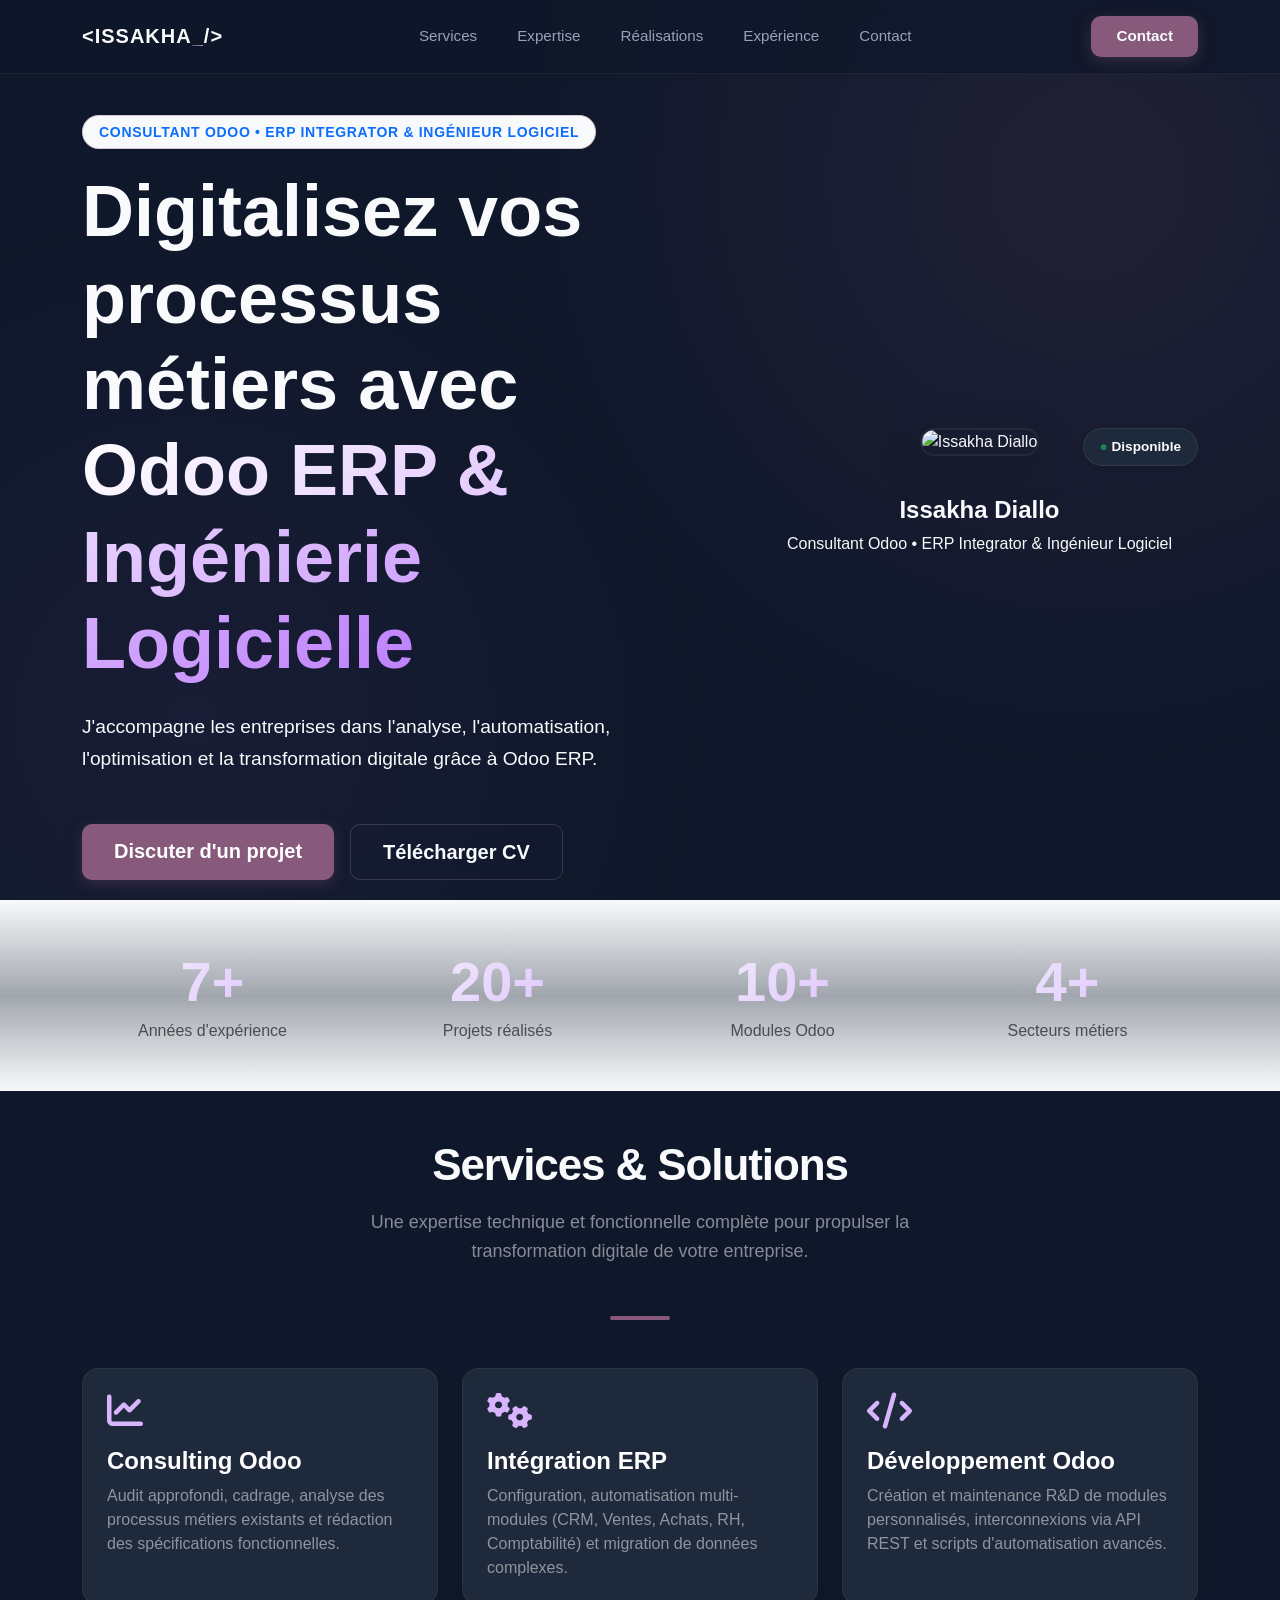
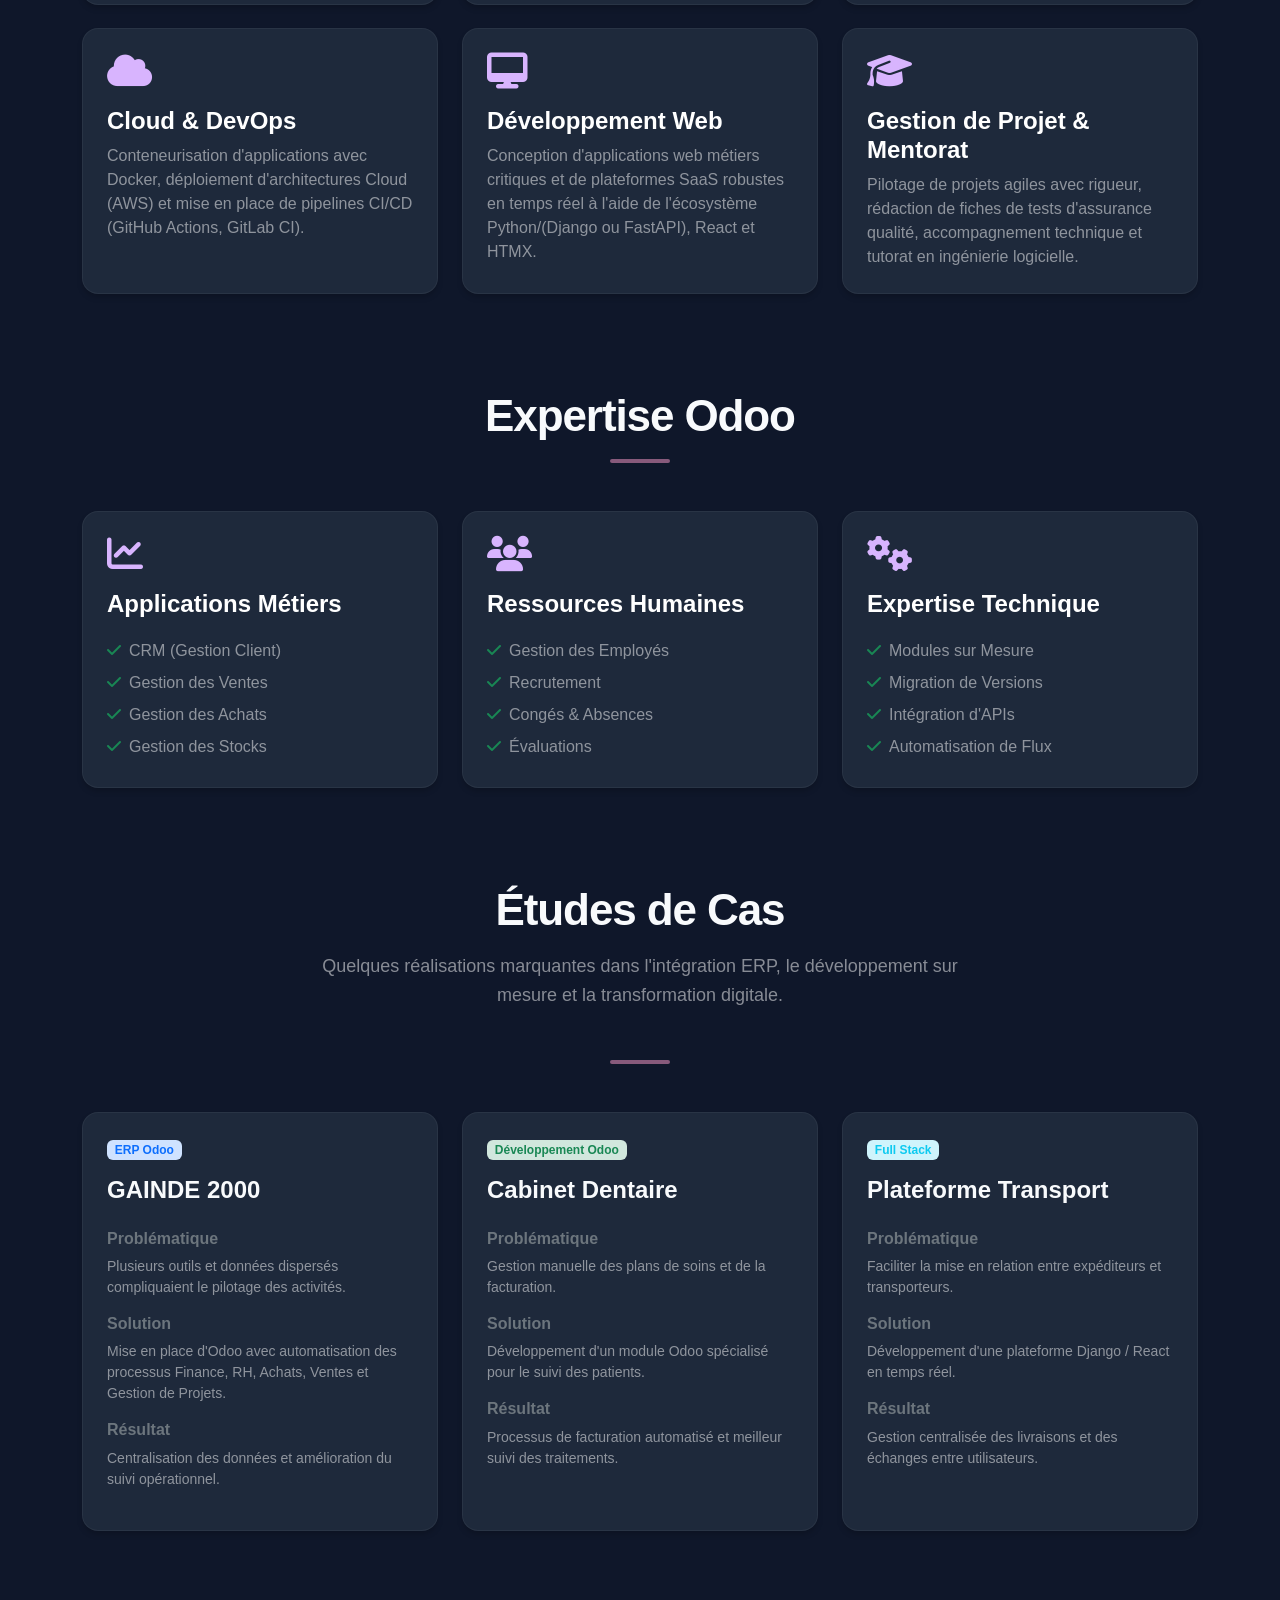
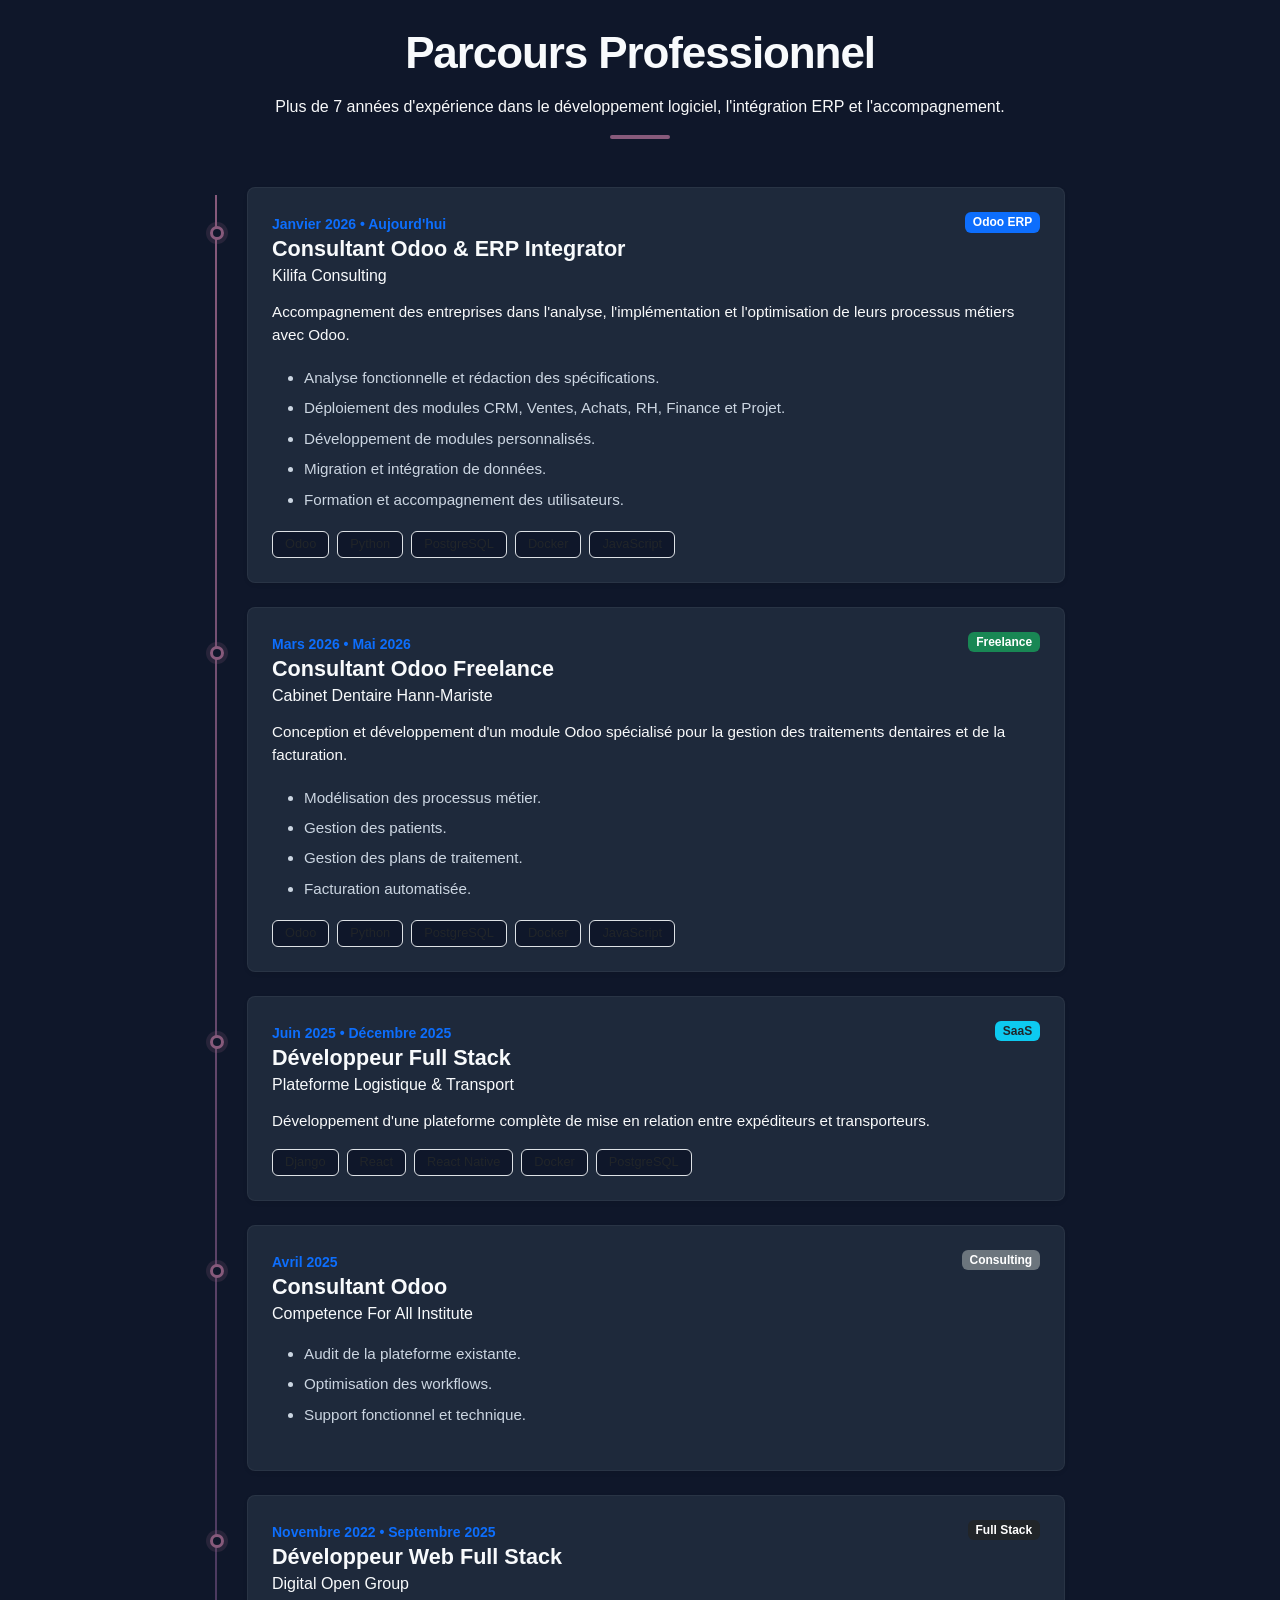
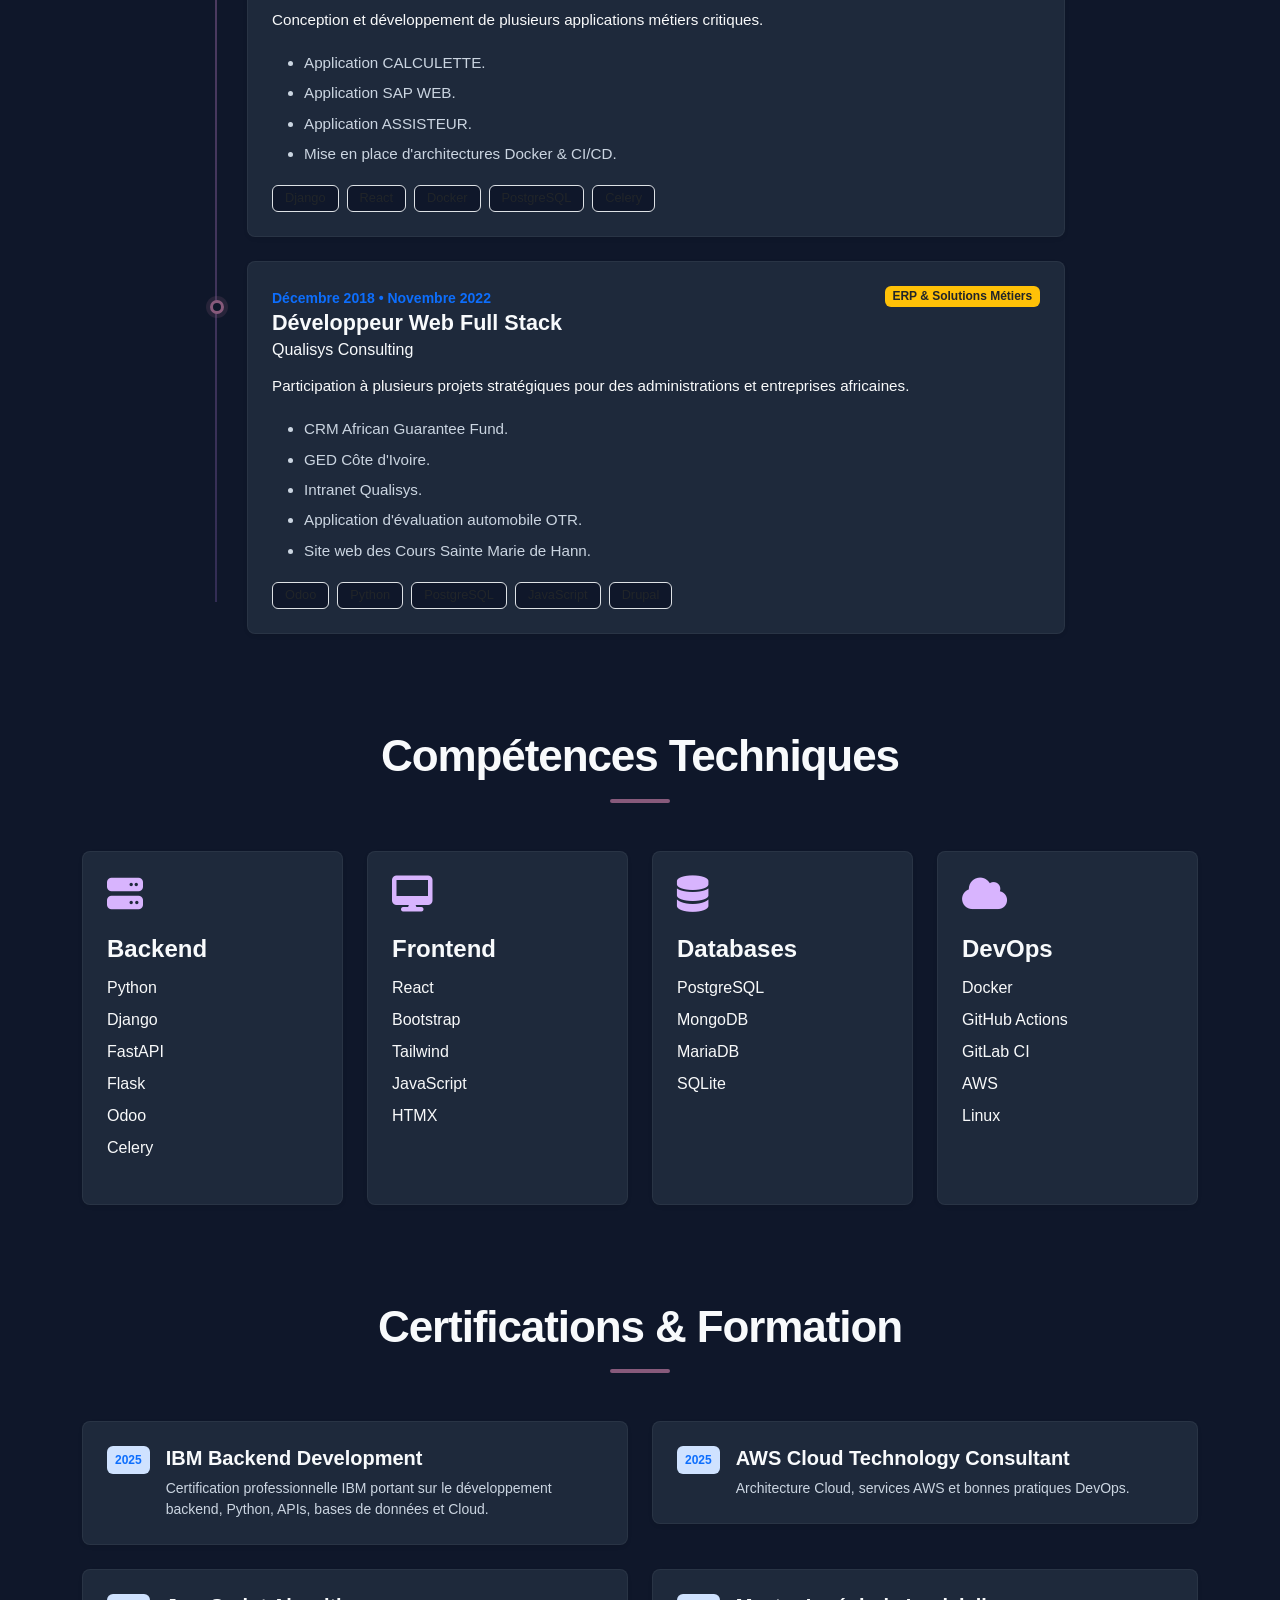
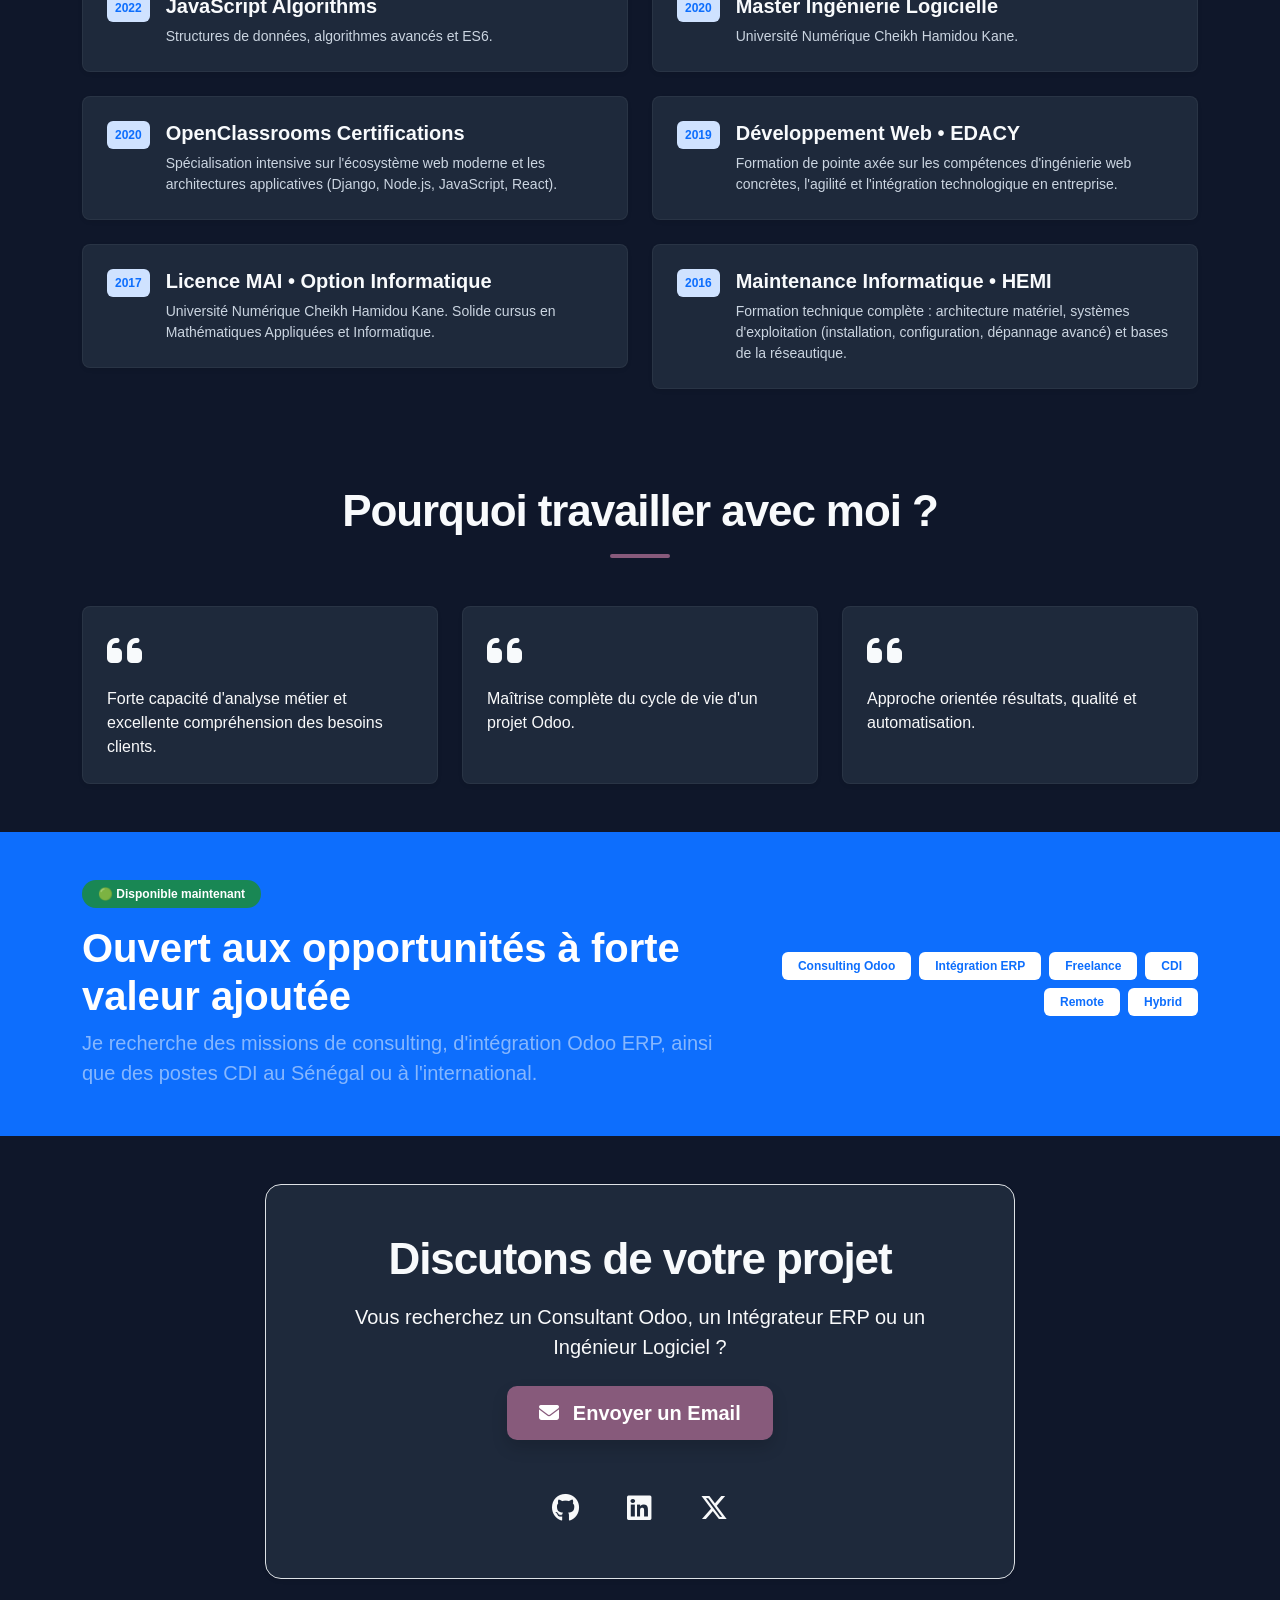
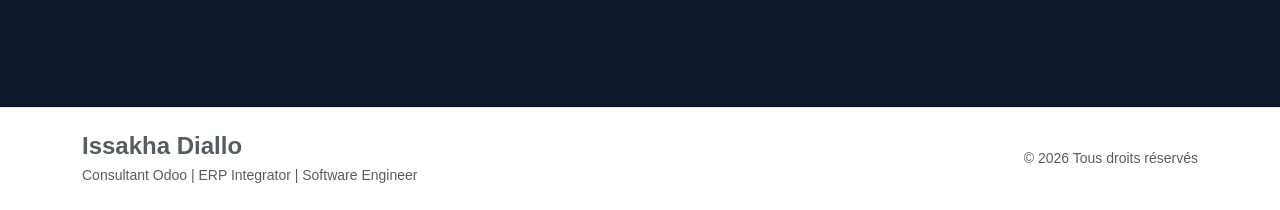
==== commit a40cec50: "update footer page" ====
--- a/index.html
+++ b/index.html
@@ -29,12 +29,12 @@
     <link rel="stylesheet" href="css/style_refont.css">
 
 
-<body>
+<body id="page-top">
 
      <!-- NAVBAR -->
     <nav class="navbar navbar-expand-lg custom-navbar fixed-top py-3">
         <div class="container">
-            <a class="navbar-brand fw-bold" href="#">&lt;ISSAKHA<span class="text-gradient">_</span>/&gt;</a>
+            <a class="navbar-brand fw-bold" href="#page-top">&lt;ISSAKHA<span class="text-gradient">_</span>/&gt;</a>
             <button class="navbar-toggler" type="button" data-bs-toggle="collapse" data-bs-target="#navbarNav" aria-controls="navbarNav" aria-expanded="false" aria-label="Toggle navigation">
                 <span class="navbar-toggler-icon"></span>
             </button>
@@ -715,7 +715,7 @@
         <div class="container">
             <div class="row align-items-center">
                 <div class="col-lg-6 text-center text-lg-start">
-                    <h4 class="fw-bold mb-1">Issakha Diallo</h4>
+                    <h4 class="fw-bold mb-1 text-muted">Issakha Diallo</h4>
                     <p class="text-muted small mb-0">Consultant Odoo | ERP Integrator | Software Engineer</p>
                 </div>
                 <div class="col-lg-6 text-center text-lg-end mt-3 mt-lg-0">
